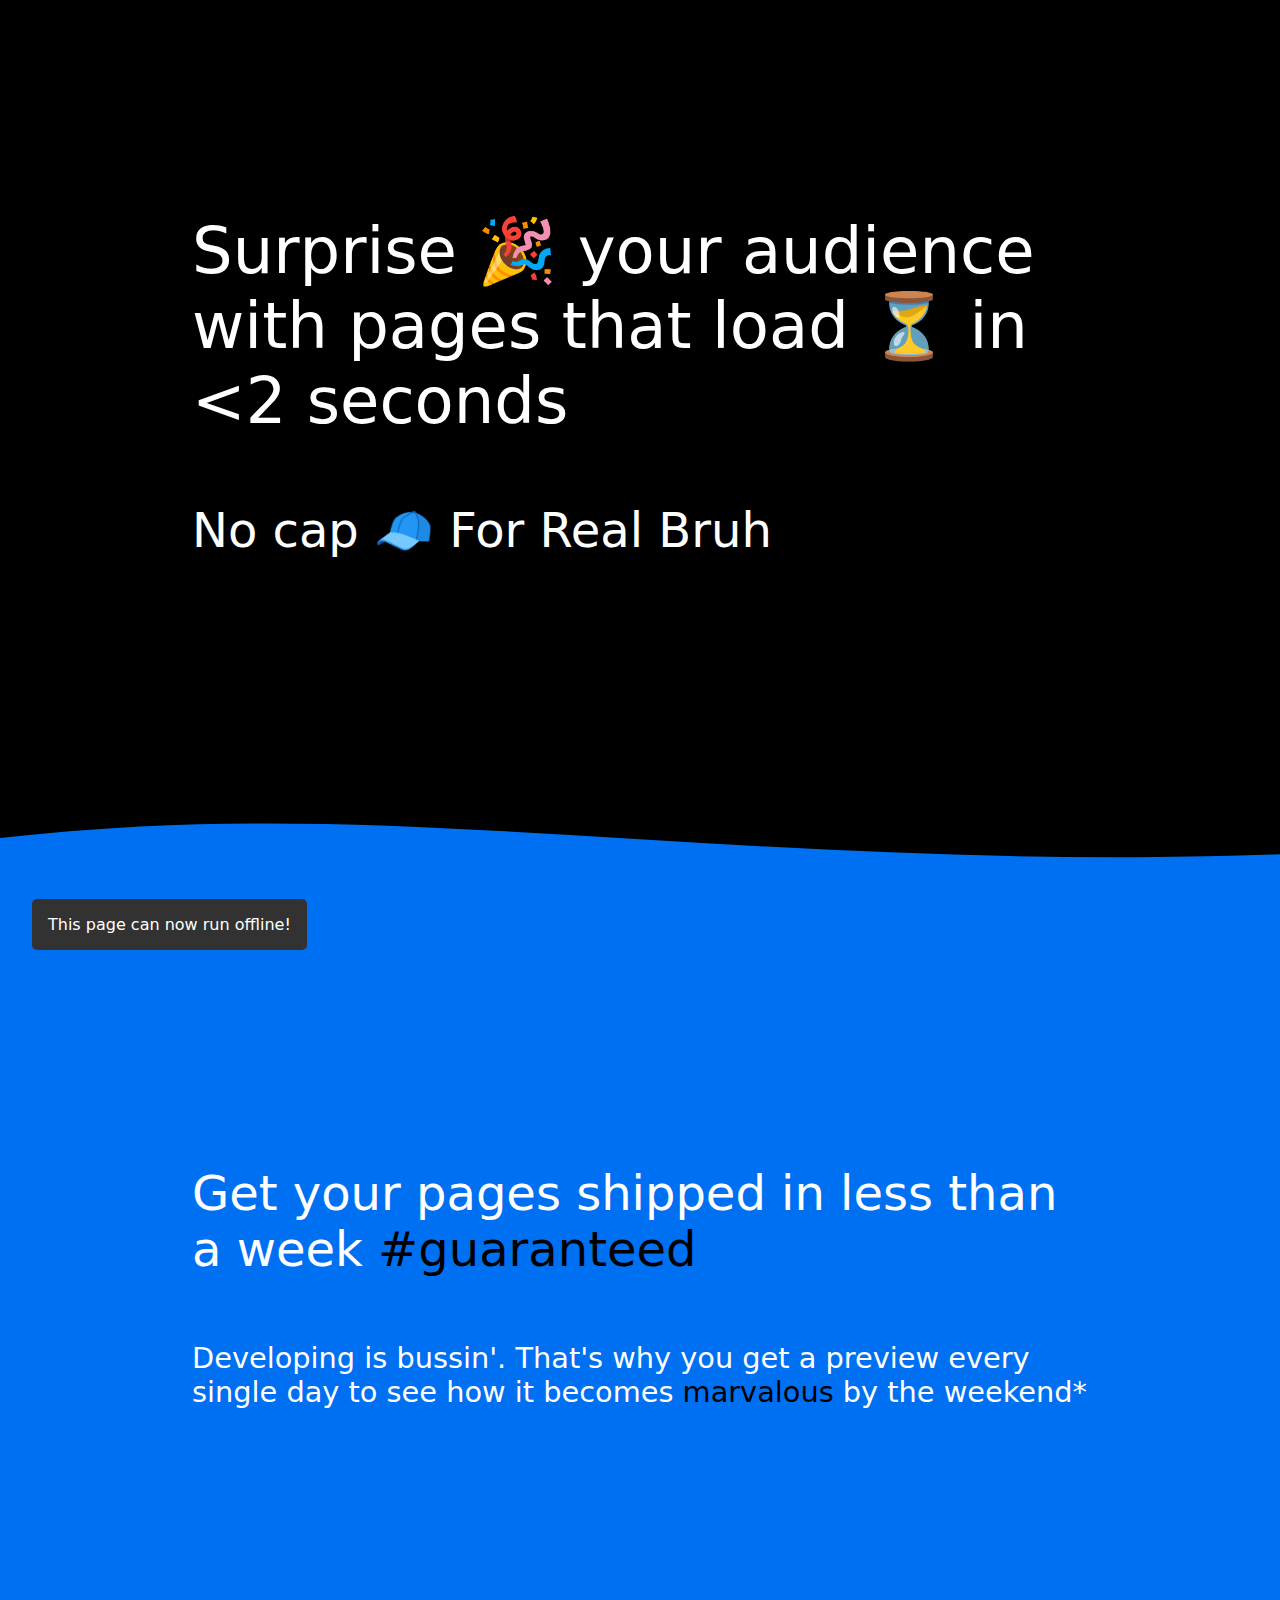
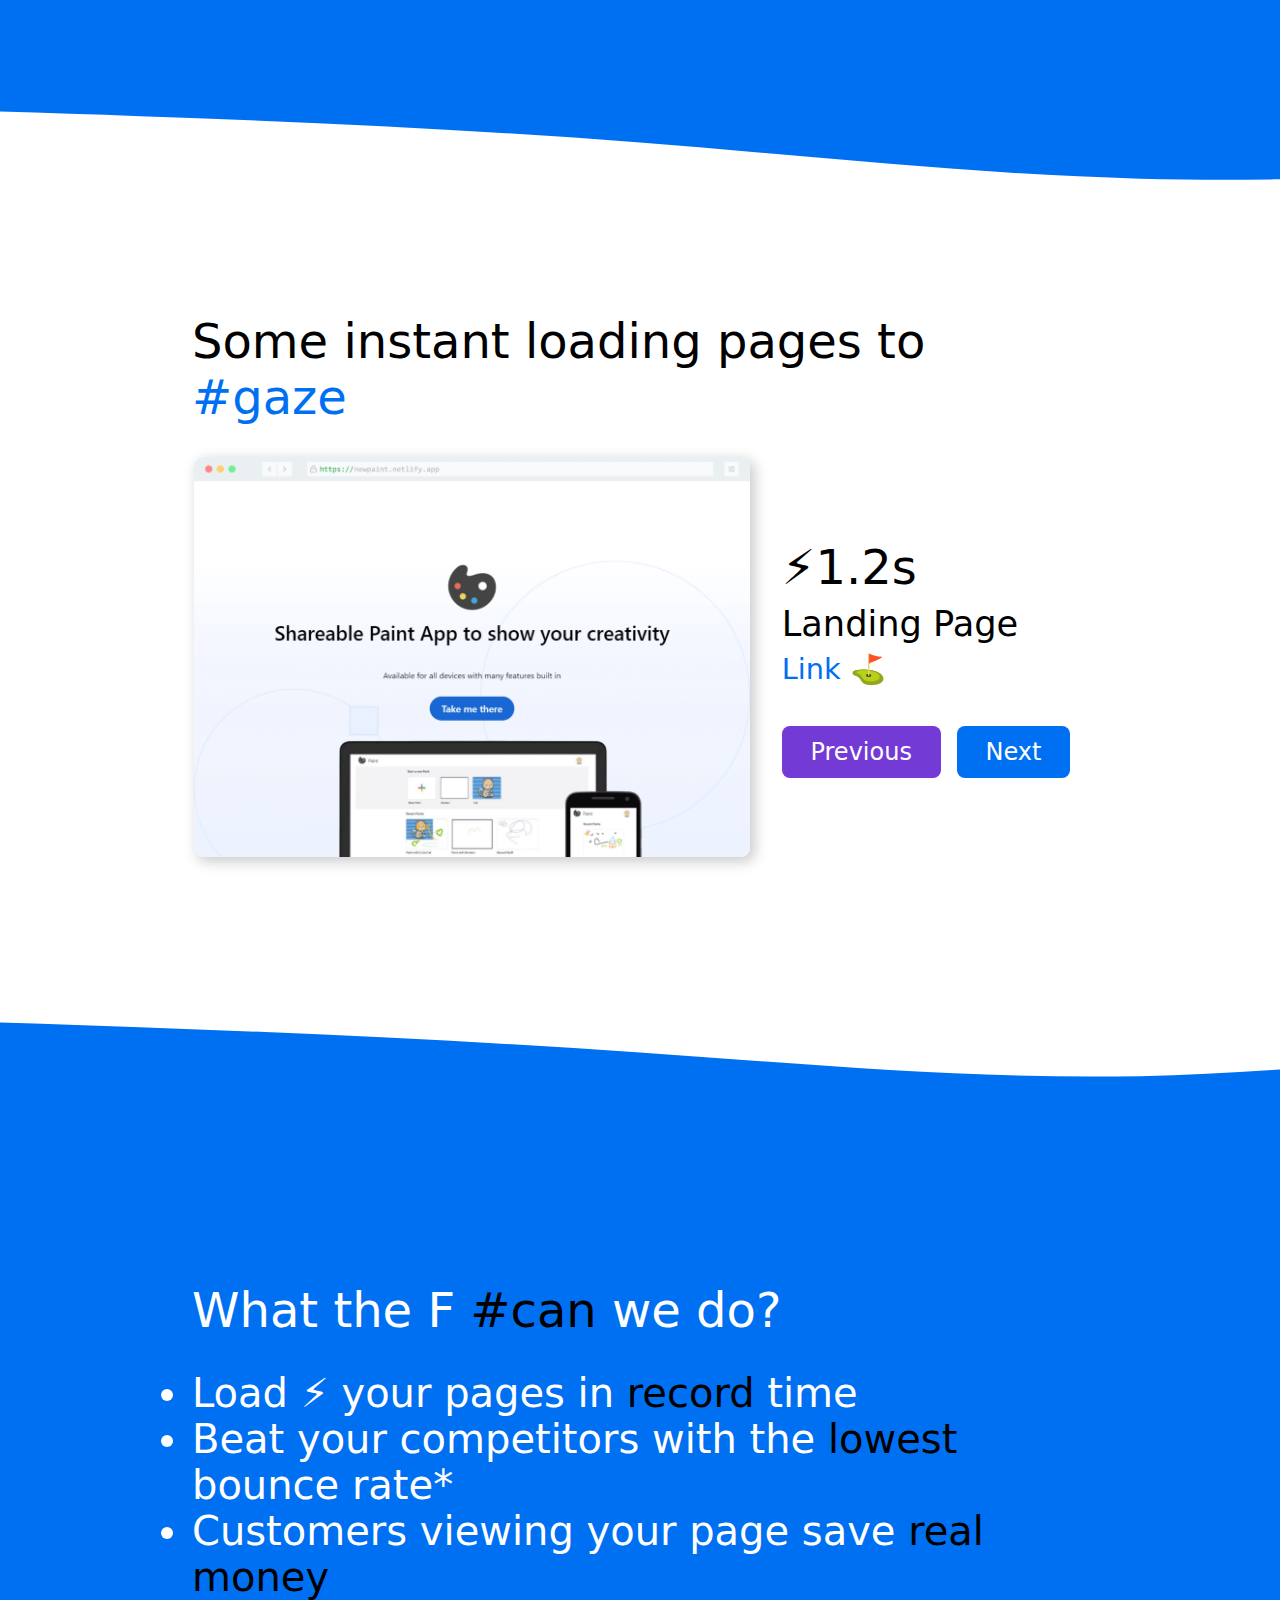
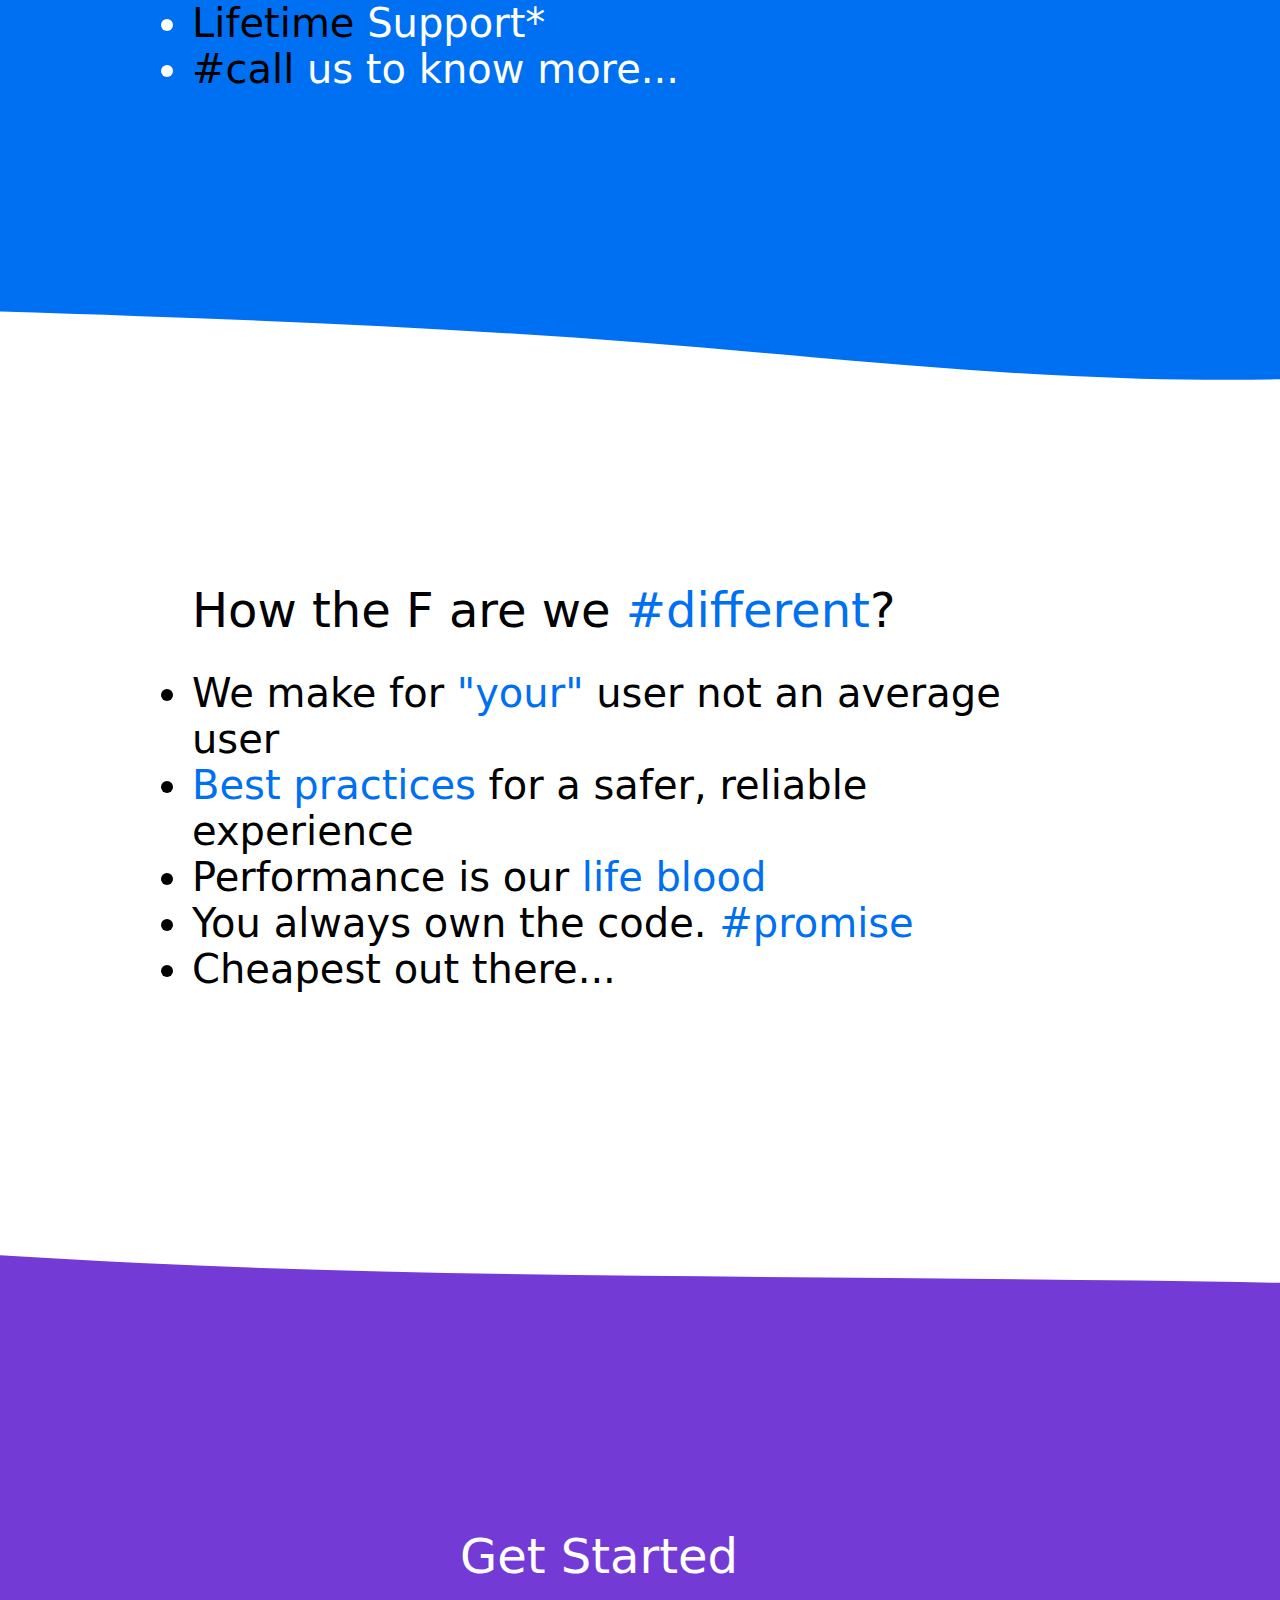
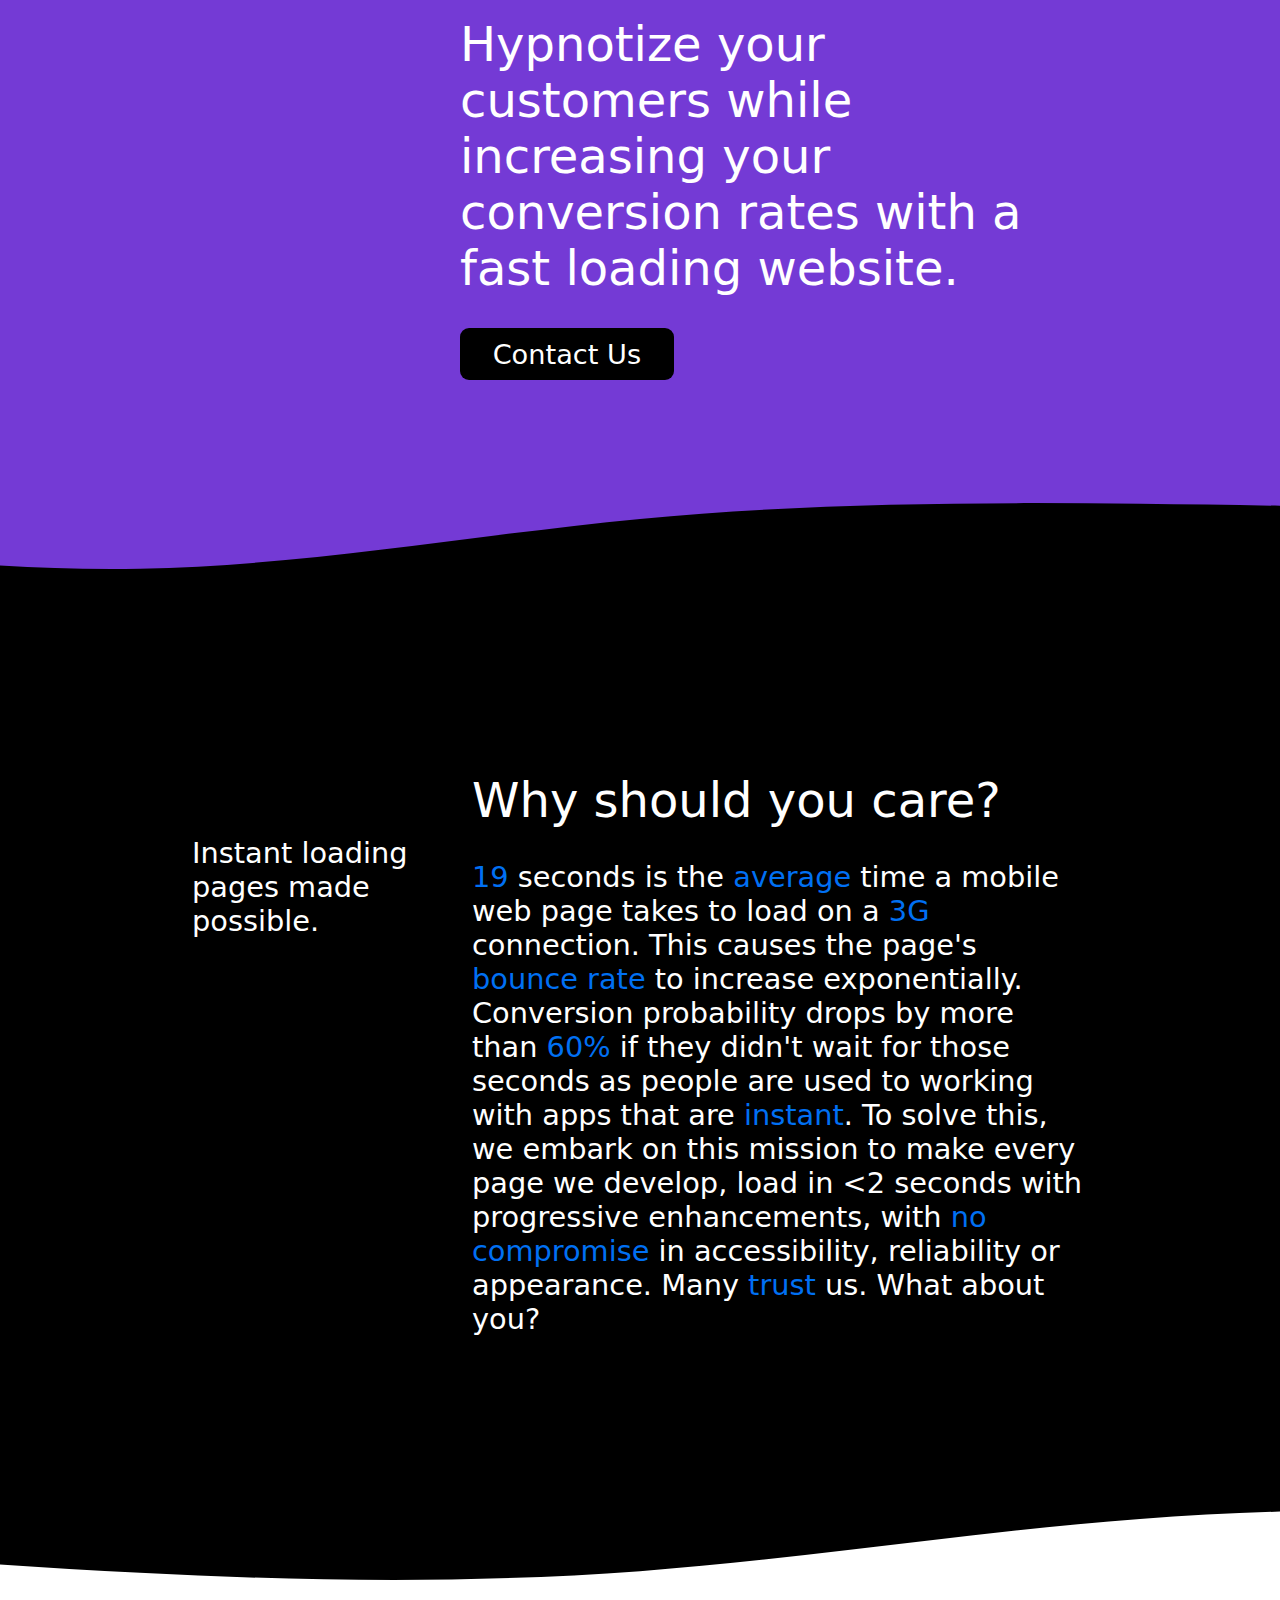
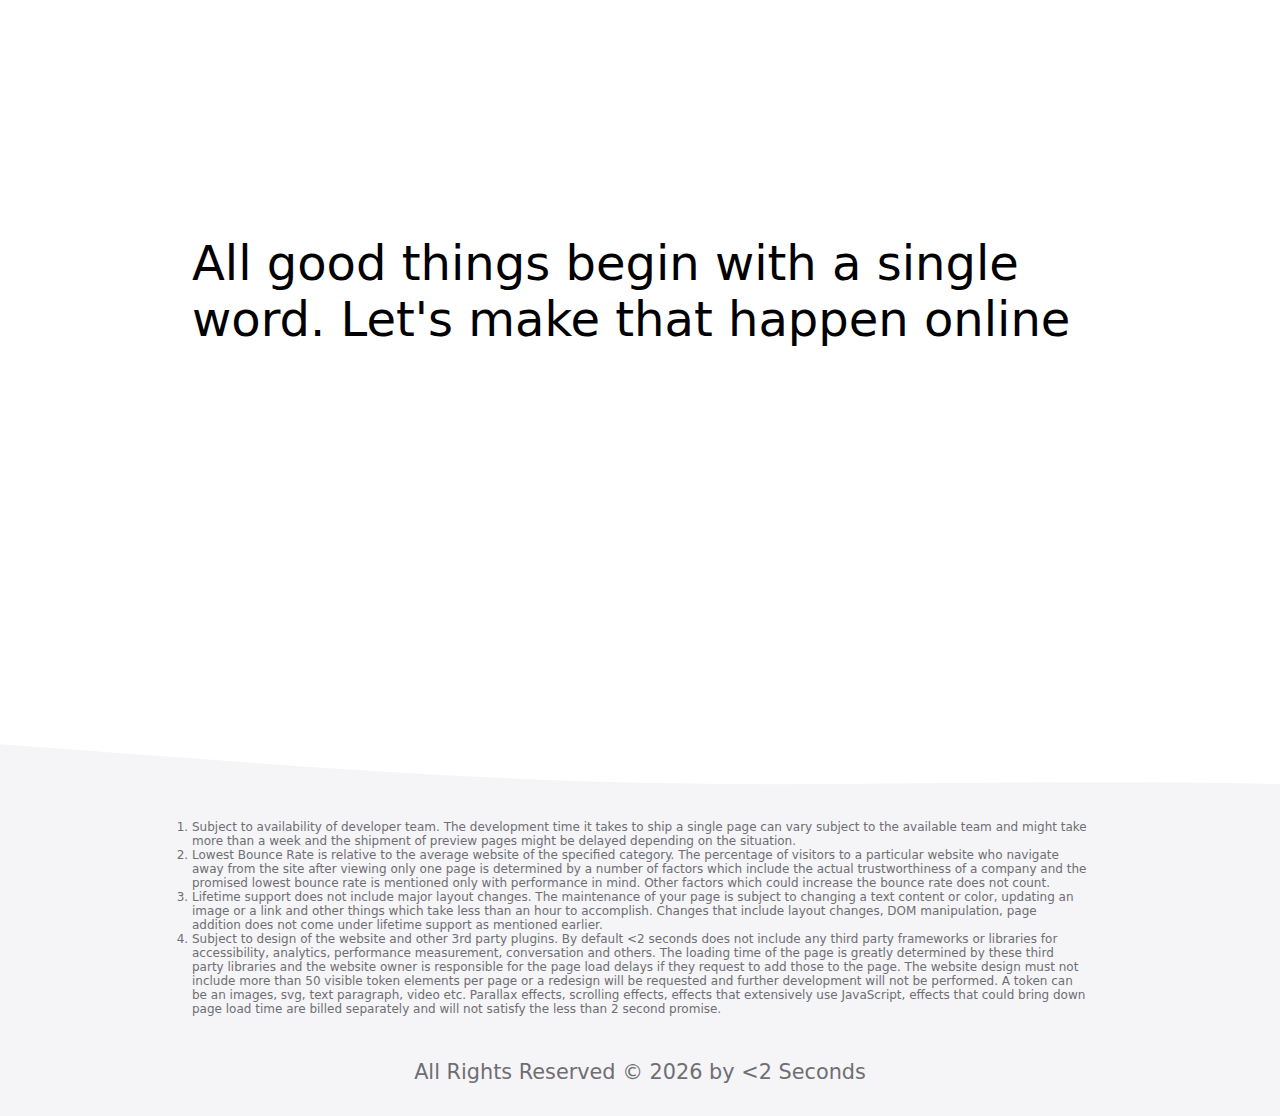
==== index.html @ 5eb44d1d "Bug fix: `stat` should show only once" ====
<!DOCTYPE html><html lang="en"><head><meta charset="UTF-8"><meta name="viewport" content="width=device-width,initial-scale=1"><meta name="description" content="Bussin Pages that load in less than 2 seconds"><meta name="keywords" content="Less than 2 seconds. Load your pages in less than two seconds, 2 seconds, load"><meta name="theme-color" content="#000000"><link rel="shortcut icon" href="/favicon.ico" type="image/x-icon"><link rel="apple-touch-icon" href="/apple-touch-icon.png"><style>:root{--black:#000000;--lightBlack:#444444;--veryLightBlack:#6e6e73;--white:#FFFFFF;--yellow:#ffc93a;--blue:#0070f3;--gray:#f5f5f7;--purple:#743ad5;--purpleHover:#672cce;--blueHover:#0066db;--backgroundRed:#f44336;--backgroundRedHover:#f32a1b;--boxShadowBlack:#44444444}@font-face{font-family:Regular;src:url(/regular.woff2) format("woff2");font-display:500;font-display:swap}body,html{margin:0;padding:0;min-height:100vh;font-family:Regular,system-ui,-apple-system,BlinkMacSystemFont,'Segoe UI',Roboto,Oxygen,Ubuntu,Cantarell,'Open Sans','Helvetica Neue',sans-serif;position:relative}button{font-family:Regular,system-ui,-apple-system,BlinkMacSystemFont,'Segoe UI',Roboto,Oxygen,Ubuntu,Cantarell,'Open Sans','Helvetica Neue',sans-serif}span.extraSpace{height:15vh}.wrapper{min-height:100vh;display:-webkit-box;display:-ms-flexbox;display:flex;-webkit-box-orient:vertical;-webkit-box-direction:normal;-ms-flex-direction:column;flex-direction:column}.firstSlide{position:relative;background-color:var(--black);display:-webkit-box;display:-ms-flexbox;display:flex;-webkit-box-orient:vertical;-webkit-box-direction:normal;-ms-flex-direction:column;flex-direction:column;-webkit-box-align:center;-ms-flex-align:center;align-items:center;-webkit-box-pack:center;-ms-flex-pack:center;justify-content:center;min-height:100vh;color:var(--white)}@media screen and (max-width:480px){.topBar{left:unset}}.firstSlide .slideContent,.secondSlide .slideContent{padding-top:.5rem;display:-webkit-box;display:-ms-flexbox;display:flex;-webkit-box-orient:vertical;-webkit-box-direction:normal;-ms-flex-direction:column;flex-direction:column;max-width:70vw;margin:0 auto}.actualLine{display:-webkit-box;display:-ms-flexbox;display:flex;-ms-flex-wrap:wrap;flex-wrap:wrap;-webkit-box-align:center;-ms-flex-align:center;align-items:center}.firstSlide .slideContent .flashLine.firstFlashLine{font-size:4rem}@media screen and (max-width:480px){.firstSlide .slideContent .flashLine.firstFlashLine{font-size:3rem}}.firstSlide .slideContent .flashLine{font-size:3rem;padding-bottom:4rem;-webkit-box-align:center;-ms-flex-align:center;align-items:center}.secondSlide .slideContent .flashLine{font-size:3rem;padding-bottom:2rem;-webkit-box-align:center;-ms-flex-align:center;align-items:center}.firstSlide .slideContent .smallFlashLine,.secondSlide .slideContent .smallFlashLine{font-size:2rem}.firstSlide .slideContent .smallerFlashLine,.secondSlide .slideContent .smallerFlashLine{font-size:1.9rem}.firstSlide .slideContent .descriptorFlashLine,.secondSlide .slideContent .descriptorFlashLine{font-size:1.8rem}@media screen and (min-width:1200px){.firstSlide .slideContent .smallFlashLine,.secondSlide .slideContent .smallFlashLine{font-size:3rem}.firstSlide .slideContent .smallerFlashLine,.secondSlide .slideContent .smallerFlashLine{font-size:2.5rem}}.black{color:var(--black)}.blue{color:var(--blue)}.blueBG{background-color:var(--blue)}.purpleBG{background-color:var(--purple)}.section{position:absolute;bottom:0;margin-top:3rem;min-height:100px;width:100%}.blackToBlue{background:no-repeat center center;background-image:url("data:image/svg+xml,%3Csvg id='visual' viewBox='0 0 4000 200' width='4000' height='200' xmlns='http://www.w3.org/2000/svg' xmlns:xlink='http://www.w3.org/1999/xlink' version='1.1'%3E%3Crect x='0' y='0' width='4000' height='200' fill='%23000'%3E%3C/rect%3E%3Cpath d='M0 185L166.7 156.3C333.3 127.7 666.7 70.3 1000 53C1333.3 35.7 1666.7 58.3 2000 78.5C2333.3 98.7 2666.7 116.3 3000 114.3C3333.3 112.3 3666.7 90.7 3833.3 79.8L4000 69L4000 201L3833.3 201C3666.7 201 3333.3 201 3000 201C2666.7 201 2333.3 201 2000 201C1666.7 201 1333.3 201 1000 201C666.7 201 333.3 201 166.7 201L0 201Z' fill='%230070f3' stroke-linecap='round' stroke-linejoin='miter'%3E%3C/path%3E%3C/svg%3E");background-size:cover}.blueToWhite{background:no-repeat center center;background-image:url("data:image/svg+xml,%3Csvg id='visual' viewBox='0 0 4000 200' width='4000' height='200' xmlns='http://www.w3.org/2000/svg' xmlns:xlink='http://www.w3.org/1999/xlink' version='1.1'%3E%3Crect x='0' y='0' width='4000' height='200' fill='%230070f3'%3E%3C/rect%3E%3Cpath d='M0 4L166.7 8.2C333.3 12.3 666.7 20.7 1000 32.3C1333.3 44 1666.7 59 2000 85.2C2333.3 111.3 2666.7 148.7 3000 157.3C3333.3 166 3666.7 146 3833.3 136L4000 126L4000 201L3833.3 201C3666.7 201 3333.3 201 3000 201C2666.7 201 2333.3 201 2000 201C1666.7 201 1333.3 201 1000 201C666.7 201 333.3 201 166.7 201L0 201Z' fill='%23fff' stroke-linecap='round' stroke-linejoin='miter'%3E%3C/path%3E%3C/svg%3E");background-size:cover}.whiteToBlue{background:no-repeat center center;background-image:url("data:image/svg+xml,%3Csvg id='visual' viewBox='0 0 4000 200' width='4000' height='200' xmlns='http://www.w3.org/2000/svg' xmlns:xlink='http://www.w3.org/1999/xlink' version='1.1'%3E%3Crect x='0' y='0' width='4000' height='200' fill='%23fff'%3E%3C/rect%3E%3Cpath d='M0 25L166.7 29.3C333.3 33.7 666.7 42.3 1000 54.3C1333.3 66.3 1666.7 81.7 2000 104.8C2333.3 128 2666.7 159 3000 152.3C3333.3 145.7 3666.7 101.3 3833.3 79.2L4000 57L4000 201L3833.3 201C3666.7 201 3333.3 201 3000 201C2666.7 201 2333.3 201 2000 201C1666.7 201 1333.3 201 1000 201C666.7 201 333.3 201 166.7 201L0 201Z' fill='%230070f3' stroke-linecap='round' stroke-linejoin='miter'%3E%3C/path%3E%3C/svg%3E");background-size:cover}.whiteToPurple{background:no-repeat center center;background-image:url("data:image/svg+xml,%3Csvg id='visual' viewBox='0 0 4000 200' width='4000' height='200' xmlns='http://www.w3.org/2000/svg' xmlns:xlink='http://www.w3.org/1999/xlink' version='1.1'%3E%3Crect x='0' y='0' width='4000' height='200' fill='%23fff'%3E%3C/rect%3E%3Cpath d='M0 58L166.7 71C333.3 84 666.7 110 1000 126C1333.3 142 1666.7 148 2000 151.7C2333.3 155.3 2666.7 156.7 3000 161.2C3333.3 165.7 3666.7 173.3 3833.3 177.2L4000 181L4000 201L3833.3 201C3666.7 201 3333.3 201 3000 201C2666.7 201 2333.3 201 2000 201C1666.7 201 1333.3 201 1000 201C666.7 201 333.3 201 166.7 201L0 201Z' fill='%23743ad5' stroke-linecap='round' stroke-linejoin='miter'%3E%3C/path%3E%3C/svg%3E");background-size:cover}.purpleToBlack{background:no-repeat center center;background-image:url("data:image/svg+xml,%3Csvg id='visual' viewBox='0 0 4000 200' width='4000' height='200' xmlns='http://www.w3.org/2000/svg' xmlns:xlink='http://www.w3.org/1999/xlink' version='1.1'%3E%3Crect x='0' y='0' width='4000' height='200' fill='%23743ad5'%3E%3C/rect%3E%3Cpath d='M0 45L166.7 69.7C333.3 94.3 666.7 143.7 1000 137.5C1333.3 131.3 1666.7 69.7 2000 37.8C2333.3 6 2666.7 4 3000 7.5C3333.3 11 3666.7 20 3833.3 24.5L4000 29L4000 201L3833.3 201C3666.7 201 3333.3 201 3000 201C2666.7 201 2333.3 201 2000 201C1666.7 201 1333.3 201 1000 201C666.7 201 333.3 201 166.7 201L0 201Z' fill='%23000' stroke-linecap='round' stroke-linejoin='miter'%3E%3C/path%3E%3C/svg%3E");background-size:cover}.blackToWhite{background:no-repeat center center;background-image:url("data:image/svg+xml,%3Csvg id='visual' viewBox='0 0 4000 200' width='4000' height='200' xmlns='http://www.w3.org/2000/svg' xmlns:xlink='http://www.w3.org/1999/xlink' version='1.1'%3E%3Crect x='0' y='0' width='4000' height='200' fill='%23000'%3E%3C/rect%3E%3Cpath d='M0 70L166.7 84.7C333.3 99.3 666.7 128.7 1000 145.7C1333.3 162.7 1666.7 167.3 2000 142.3C2333.3 117.3 2666.7 62.7 3000 37.8C3333.3 13 3666.7 18 3833.3 20.5L4000 23L4000 201L3833.3 201C3666.7 201 3333.3 201 3000 201C2666.7 201 2333.3 201 2000 201C1666.7 201 1333.3 201 1000 201C666.7 201 333.3 201 166.7 201L0 201Z' fill='%23fff' stroke-linecap='round' stroke-linejoin='miter'%3E%3C/path%3E%3C/svg%3E");background-size:cover;bottom:unset;top:0;margin-top:unset}.whiteToGray{background:no-repeat center center;background-image:url("data:image/svg+xml,%3Csvg id='visual' viewBox='0 0 4000 200' width='4000' height='200' xmlns='http://www.w3.org/2000/svg' xmlns:xlink='http://www.w3.org/1999/xlink' version='1.1'%3E%3Crect x='0' y='0' width='4000' height='200' fill='%23fff'%3E%3C/rect%3E%3Cpath d='M0 36L166.7 48.2C333.3 60.3 666.7 84.7 1000 109.2C1333.3 133.7 1666.7 158.3 2000 165.7C2333.3 173 2666.7 163 3000 164.5C3333.3 166 3666.7 179 3833.3 185.5L4000 192L4000 201L3833.3 201C3666.7 201 3333.3 201 3000 201C2666.7 201 2333.3 201 2000 201C1666.7 201 1333.3 201 1000 201C666.7 201 333.3 201 166.7 201L0 201Z' fill='%23f5f5f7' stroke-linecap='round' stroke-linejoin='miter'%3E%3C/path%3E%3C/svg%3E");background-size:cover}@media screen and (max-width:480px){.paddingTop5RMo{padding-top:3rem}.firstSlide .slideContent .flashLine,.secondSlide .slideContent .flashLine{font-size:2.5rem;padding-bottom:1rem}.firstSlide .slideContent .smallFlashLine,.secondSlide .slideContent .smallFlashLine{font-size:1.8rem}.firstSlide .slideContent .smallerFlashLine,.secondSlide .slideContent .smallerFlashLine{font-size:1.8rem}.firstSlide .slideContent .descriptorFlashLine,.secondSlide .slideContent .descriptorFlashLine{font-size:1.3rem}}.flexCenter{display:-webkit-box;display:-ms-flexbox;display:flex;-webkit-box-pack:center;-ms-flex-pack:center;justify-content:center}.secondSlide{background-color:var(--white);min-height:100vh;position:relative}.flexCenterAll{display:-webkit-box;display:-ms-flexbox;display:flex;-webkit-box-align:center;-ms-flex-align:center;align-items:center;-webkit-box-pack:center;-ms-flex-pack:center;justify-content:center}.sitesContainer{display:-webkit-box;display:-ms-flexbox;display:flex;-webkit-box-orient:vertical;-webkit-box-direction:normal;-ms-flex-direction:column;flex-direction:column;-webkit-box-align:center;-ms-flex-align:center;align-items:center;-webkit-box-pack:center;-ms-flex-pack:center;justify-content:center}.contentPhase{display:-webkit-box;display:-ms-flexbox;display:flex;-webkit-box-align:center;-ms-flex-align:center;align-items:center;-webkit-box-pack:center;-ms-flex-pack:center;justify-content:center}.contentPhase img{width:auto;border-radius:9px;-webkit-box-shadow:4px 4px 13px 1px var(--boxShadowBlack);box-shadow:4px 4px 13px 1px var(--boxShadowBlack)}.contentPhase .siteInfoContainer{padding-left:2rem;display:-webkit-box;display:-ms-flexbox;display:flex;-webkit-box-orient:vertical;-webkit-box-direction:normal;-ms-flex-direction:column;flex-direction:column;font-size:1.8rem}.controlPhase{display:-webkit-box;display:-ms-flexbox;display:flex;-webkit-box-align:center;-ms-flex-align:center;align-items:center;padding-top:2rem}.controlPhase button{padding:.5em 1.2em;border:0;border-radius:8px;font-size:1.5rem;color:var(--white);margin-right:1rem;cursor:pointer}@media screen and (max-width:480px){.controlPhase{padding-top:.8rem}.controlPhase button{font-size:1.1rem}}.controlPhase button:active{-webkit-transform:translateY(3px);-ms-transform:translateY(3px);transform:translateY(3px);-webkit-transition:-webkit-transform .1s linear;transition:-webkit-transform .1s linear;-o-transition:transform .1s linear;transition:transform .1s linear;transition:transform .1s linear,-webkit-transform .1s linear}.prevButton{background-color:var(--purple)}.nextButton{background-color:var(--blue)}.prevButton:hover{background-color:var(--purpleHover)}.nextButton:hover{background-color:var(--blueHover)}.pageLocation,.pageSpeed,.pageType{padding-bottom:.5rem}.pageSpeed{font-size:3rem}.pageType{font-size:2.2rem}.pageLocation{text-decoration:none;color:var(--blue);font-size:1.8rem}@media screen and (min-height:1000px){.contentPhase img{height:350px}.contentPhase{-webkit-box-orient:vertical;-webkit-box-direction:normal;-ms-flex-direction:column;flex-direction:column}.siteInfoContainer{padding-top:.5rem}.pageLocation,.pageSpeed,.pageType{text-align:center}}@media screen and (min-height:1100px){.contentPhase img{height:500px}}@media screen and (min-height:1300px){.contentPhase img{height:600px}.siteInfoContainer{padding-top:2rem}}@media screen and (max-width:480px){.contentPhase img{height:230px}.contentPhase{-webkit-box-orient:vertical;-webkit-box-direction:normal;-ms-flex-direction:column;flex-direction:column}.siteInfoContainer{padding-top:.5rem}.pageLocation,.pageSpeed,.pageType{text-align:center}.pageSpeed{font-size:1.4rem}.pageType{font-size:1.2rem}.pageLocation{font-size:1.1rem}.contentPhase .siteInfoContainer{padding-left:unset}}@media screen and (max-width:300px){.contentPhase img{height:128px}}.secondSlide.blueBG{background-color:var(--blue);color:var(--white)}.secondSlide.purpleBG{background-color:var(--purple);color:var(--white)}.secondSlide.blackBG{background-color:var(--black);color:var(--white)}.secondSlide.grayBG{background-color:var(--gray);color:var(--veryLightBlack);min-height:unset}.secondSlide.blackBG .slideContent,.secondSlide.purpleBG .slideContent{display:-webkit-box;display:-ms-flexbox;display:flex;-webkit-box-align:start;-ms-flex-align:start;align-items:flex-start;-webkit-box-pack:center;-ms-flex-pack:center;justify-content:center;-webkit-box-orient:horizontal;-webkit-box-direction:normal;-ms-flex-direction:row;flex-direction:row}.unorderedList{padding-left:0;margin:0}.aboutLeft{padding-right:3rem}.aboutLeft img{border-radius:14px}@media screen and (max-width:480px){.secondSlide.blackBG .slideContent,.secondSlide.purpleBG .slideContent{-webkit-box-orient:vertical;-webkit-box-direction:normal;-ms-flex-direction:column;flex-direction:column}.aboutLeft img{height:120px;width:120px}.whyLeft{padding-right:unset}.aboutLeft{padding-right:unset;display:-webkit-box;display:-ms-flexbox;display:flex;width:100%;-webkit-box-pack:center;-ms-flex-pack:center;justify-content:center;-webkit-box-align:center;-ms-flex-align:center;align-items:center}.center{text-align:center}}.contactUsButton{background-color:var(--black);padding:.4em 1.2em;border:0;border-radius:9px;color:var(--white);margin-top:2rem;font-size:1.7rem;cursor:pointer}.contactUsButton:hover{background-color:rgba(0,0,0,.462)}.whyLeft{display:-webkit-box;display:-ms-flexbox;display:flex;-webkit-box-orient:vertical;-webkit-box-direction:normal;-ms-flex-direction:column;flex-direction:column;padding-right:1.5rem;padding-bottom:1rem}@media screen and (min-height:1000px){.secondSlide.blackBG .slideContent{-webkit-box-orient:vertical;-webkit-box-direction:normal;-ms-flex-direction:column;flex-direction:column}}.contactLogos{display:-webkit-box;display:-ms-flexbox;display:flex;-webkit-box-align:center;-ms-flex-align:center;align-items:center}@media screen and (max-width:480px){.contactLogos img{height:60px;width:60px}}.asterisk{padding-left:0;font-size:.75rem}.rightsReserved{text-align:center;font-size:1.3rem;padding-top:2rem;padding-bottom:2rem}@media (width:540px),(width:720px){.contentPhase{-webkit-box-orient:vertical;-webkit-box-direction:normal;-ms-flex-direction:column;flex-direction:column}.contentPhase img{height:auto;width:500px}.aboutLeft img{height:170px;width:170px}.contactSlide{-webkit-box-orient:vertical;-webkit-box-direction:normal;-ms-flex-direction:column;flex-direction:column}span.extraSpace{height:20vh}}@media (width:320px){span.extraSpace{height:20vh}}.materialStatus{position:fixed;bottom:-50px;display:-webkit-box;display:-ms-flexbox;display:flex;padding:1rem;border:0;border-radius:5px;background-color:#323232;color:#fff;left:2rem;animation:closeMaterialStatus .2s linear 1 reverse forwards}@media screen and (max-width:480px){.materialStatus{width:85vw;left:50%;-webkit-transform:translate(-50%);-ms-transform:translate(-50%);transform:translate(-50%)}}@-webkit-keyframes closeMaterialStatus{0%{bottom:30px}25%{bottom:15px}50%{bottom:0}75%{bottom:-30px}100%{bottom:-50px}}@keyframes closeMaterialStatus{0%{bottom:30px}25%{bottom:15px}50%{bottom:0}75%{bottom:-30px}100%{bottom:-50px}}</style><title>&lt;2 seconds</title></head><body><div class="wrapper"><div class="firstSlide"><div class="slideContent paddingTop5RMo"><span class="flashLine firstFlashLine">Surprise 🎉 your audience with pages that load ⏳ in<br>&lt;2 seconds </span><span class="smallFlashLine">No cap 🧢 For Real Bruh </span><span class="extraSpace"></span></div><div class="section blackToBlue"></div></div><div class="firstSlide blueBG"><div class="slideContent"><span class="flashLine">Get your pages shipped in less than a week <span class="black">#guaranteed</span> </span><span class="descriptorFlashLine">Developing is bussin'. That's why you get a preview every single day to see how it becomes <span class="black">marvalous</span> by the weekend* </span><span class="extraSpace"></span></div><div class="section blueToWhite"></div></div><div class="secondSlide flexCenterAll"><div class="slideContent"><span class="flashLine">Some instant loading pages to <span class="blue">#gaze</span></span><div class="sitesContainer"><div class="contentPhase"><div class="siteImageContainer"><img loading="lazy" src="/pages/paint.webp" alt="Paint" height="400" width="556"></div><div class="siteInfoContainer"><span class="pageSpeed">⚡1.2s</span> <span class="pageType">Landing Page</span> <a class="pageLocation" rel="noopener noreferrer" href="https://newpaint.netlify.app">Link ⛳</a><div class="controlPhase"><button type="button" class="prevButton" data-prev="1" aria-label="prev">Previous</button> <button type="button" class="nextButton" data-prev="1" aria-label="next">Next</button></div></div></div></div><span class="extraSpace"></span></div><div class="section whiteToBlue"></div></div><div class="secondSlide blueBG flexCenterAll"><div class="slideContent"><span class="flashLine">What the F <span class="black">#can</span> we do? </span><span class="smallerFlashLine"><ul class="unorderedList"><li>Load ⚡ your pages in <span class="black">record</span> time</li><li>Beat your competitors with the <span class="black">lowest</span> bounce rate*</li><li>Customers viewing your page save <span class="black">real money</span></li><li><span class="black">Lifetime</span> Support*</li><li><span class="black">#call</span> us to know more...</li></ul></span><span class="extraSpace"></span></div><div class="section blueToWhite"></div></div><div class="secondSlide flexCenterAll"><div class="slideContent"><span class="flashLine">How the F are we <span class="blue">#different</span>? </span><span class="smallerFlashLine"><ul class="unorderedList"><li>We make for <span class="blue">"your"</span> user not an average user</li><li><span class="blue">Best practices</span> for a safer, reliable experience</li><li>Performance is our <span class="blue">life blood</span></li><li>You always own the code. <span class="blue">#promise</span></li><li>Cheapest out there...</li></ul></span><span class="extraSpace"></span></div><div class="section whiteToPurple"></div></div><div class="secondSlide flexCenterAll purpleBG contactSlide"><div class="slideContent"><div class="aboutLeft"><img loading="lazy" src="/lightning.webp" alt="Lightning" height="220" width="220"></div><div class="aboutRight center"><div class="flashLine">Get Started</div><div class="smallFlashLine">Hypnotize your customers while increasing your conversion rates with a fast loading website.</div><button type="button" aria-label="Contact Us" class="contactUsButton">Contact Us</button></div></div><span class="extraSpace"></span><div class="section purpleToBlack"></div></div><div class="secondSlide flexCenterAll blackBG"><div class="slideContent"><div class="whyLeft"><img loading="lazy" src="/fullLogo.webp" alt="Full Logo" height="64" width="256"> <span class="descriptorFlashLine">Instant loading pages made possible.</span></div><div class="whyRight"><div class="flashLine">Why should you care?</div><div class="descriptorFlashLine"><span class="blue">19</span> seconds is the <span class="blue">average</span> time a mobile web page takes to load on a <span class="blue">3G</span> connection. This causes the page's <span class="blue">bounce rate</span> to increase exponentially. Conversion probability drops by more than <span class="blue">60%</span> if they didn't wait for those seconds as people are used to working with apps that are <span class="blue">instant</span>. To solve this, we embark on this mission to make every page we develop, load in &lt;2 seconds with progressive enhancements, with <span class="blue">no compromise</span> in accessibility, reliability or appearance. Many <span class="blue">trust</span> us. What about you?</div></div></div></div><div class="secondSlide flexCenterAll"><div class="slideContent"><span class="flashLine">All good things begin with a single word. Let's make that happen online</span><div class="contactLogos"><a href="https://facebook.com" rel="noopener noreferrer"><img loading="lazy" src="/icons/facebook.svg" alt="Facebook" height="90" width="90"> </a><a href="https://instagram.com" rel="noopener noreferrer"><img loading="lazy" src="/icons/instagram.svg" alt="instagram" height="90" width="90"> </a><a href="https://github.com" rel="noopener noreferrer"><img loading="lazy" src="/icons/github.svg" alt="github" height="90" width="90"> </a><a href="mailto:tharunoptimus@proton.me" rel="noopener noreferrer"><img loading="lazy" src="/icons/outlook.svg" alt="Mail" height="90" width="90"></a></div></div><div class="section blackToWhite"></div><div class="section whiteToGray"></div></div><div class="secondSlide grayBG"><div class="slideContent"><ol class="asterisk"><li>Subject to availability of developer team. The development time it takes to ship a single page can vary subject to the available team and might take more than a week and the shipment of preview pages might be delayed depending on the situation.</li><li>Lowest Bounce Rate is relative to the average website of the specified category. The percentage of visitors to a particular website who navigate away from the site after viewing only one page is determined by a number of factors which include the actual trustworthiness of a company and the promised lowest bounce rate is mentioned only with performance in mind. Other factors which could increase the bounce rate does not count.</li><li>Lifetime support does not include major layout changes. The maintenance of your page is subject to changing a text content or color, updating an image or a link and other things which take less than an hour to accomplish. Changes that include layout changes, DOM manipulation, page addition does not come under lifetime support as mentioned earlier.</li><li>Subject to design of the website and other 3rd party plugins. By default &lt;2 seconds does not include any third party frameworks or libraries for accessibility, analytics, performance measurement, conversation and others. The loading time of the page is greatly determined by these third party libraries and the website owner is responsible for the page load delays if they request to add those to the page. The website design must not include more than 50 visible token elements per page or a redesign will be requested and further development will not be performed. A token can be an images, svg, text paragraph, video etc. Parallax effects, scrolling effects, effects that extensively use JavaScript, effects that could bring down page load time are billed separately and will not satisfy the less than 2 second promise.</li></ol><div class="rightsReserved">All Rights Reserved © 2022 by &lt;2 Seconds</div></div></div></div><script defer>function stat(e){let t=` <div class="materialStatus"><span>${e}</span></div>`;t=(new DOMParser).parseFromString(t,"text/html"),t=t.querySelector("div.materialStatus"),document.body.appendChild(t),setTimeout(()=>{t.style.animation="closeMaterialStatus 0.2s linear 5s 1 forwards"},5e3)}let qs=e=>document.querySelector(e),pages=[{src:"/pages/paint.webp",speed:1.2,type:"Landing Page",location:"https://newpaint.netlify.app",name:"Paint"},{src:"/pages/blog.webp",speed:1.6,type:"Blog",location:"https://thatblog.netlify.app",name:"That Blog"},{src:"/pages/fire.webp",speed:1.7,type:"Brand Page",location:"https://fireoauth.netlify.app",name:"Fire OAuth"},{src:"/pages/cool.webp",speed:.8,type:"Code Generator",location:"https://coolsw.pages.dev",name:"Cool SW"},{src:"/pages/idly.webp",speed:1.4,type:"Landing Page",location:"https://idly1.netlify.app",name:"Idly"},{src:"/pages/privacy.webp",speed:1.1,type:"Brand Page",location:"https://privacydefenders.pages.dev",name:"Privacy Defenders"}],fa=e=>{let t="",a=pages[e-1];return t+=`<div class="contentPhase">\n<div class="siteImageContainer">\n<img src="${a.src}" alt="${a.name}" height="400" width="556">\n</div>\n<div class="siteInfoContainer">\n<span class="pageSpeed">⚡${a.speed}s</span>\n<span class="pageType">${a.type}</span>\n<a class="pageLocation" rel="noopener noreferrer" href="${a.location}">Link ⛳</a>\n<div class="controlPhase">\n<button type="button" class="prevButton" data-prev="${e}" aria-label="prev">Previous</button>\n<button type="button" class="nextButton" data-prev="${e}" aria-label="next">Next</button>\n</div>\n</div>\n</div>`,t};document.addEventListener("click",e=>{let t=e.target;if(t.classList.contains("prevButton")||t.classList.contains("nextButton")){let a=t.dataset.prev,n=a;t.classList.contains("prevButton")?n--:n++,n<=0&&(n=5),n>5&&(n=1);let s=fa(n);qs(".sitesContainer").innerHTML=s,e.stopPropagation()}}),qs(".rightsReserved").textContent=`All Rights Reserved © ${(new Date).getFullYear()} by <2 Seconds`;</script><script defer>"serviceWorker"in navigator&&window.addEventListener("load",()=>{navigator.serviceWorker.register("/sw.js").then(e=>{console.debug("Success: ",e.scope),null==localStorage.getItem("offline")&&(localStorage.setItem("offline","true"),stat("This page can now run offline!"))}).catch(e=>console.debug("Failure: ",e))});</script></body></html>
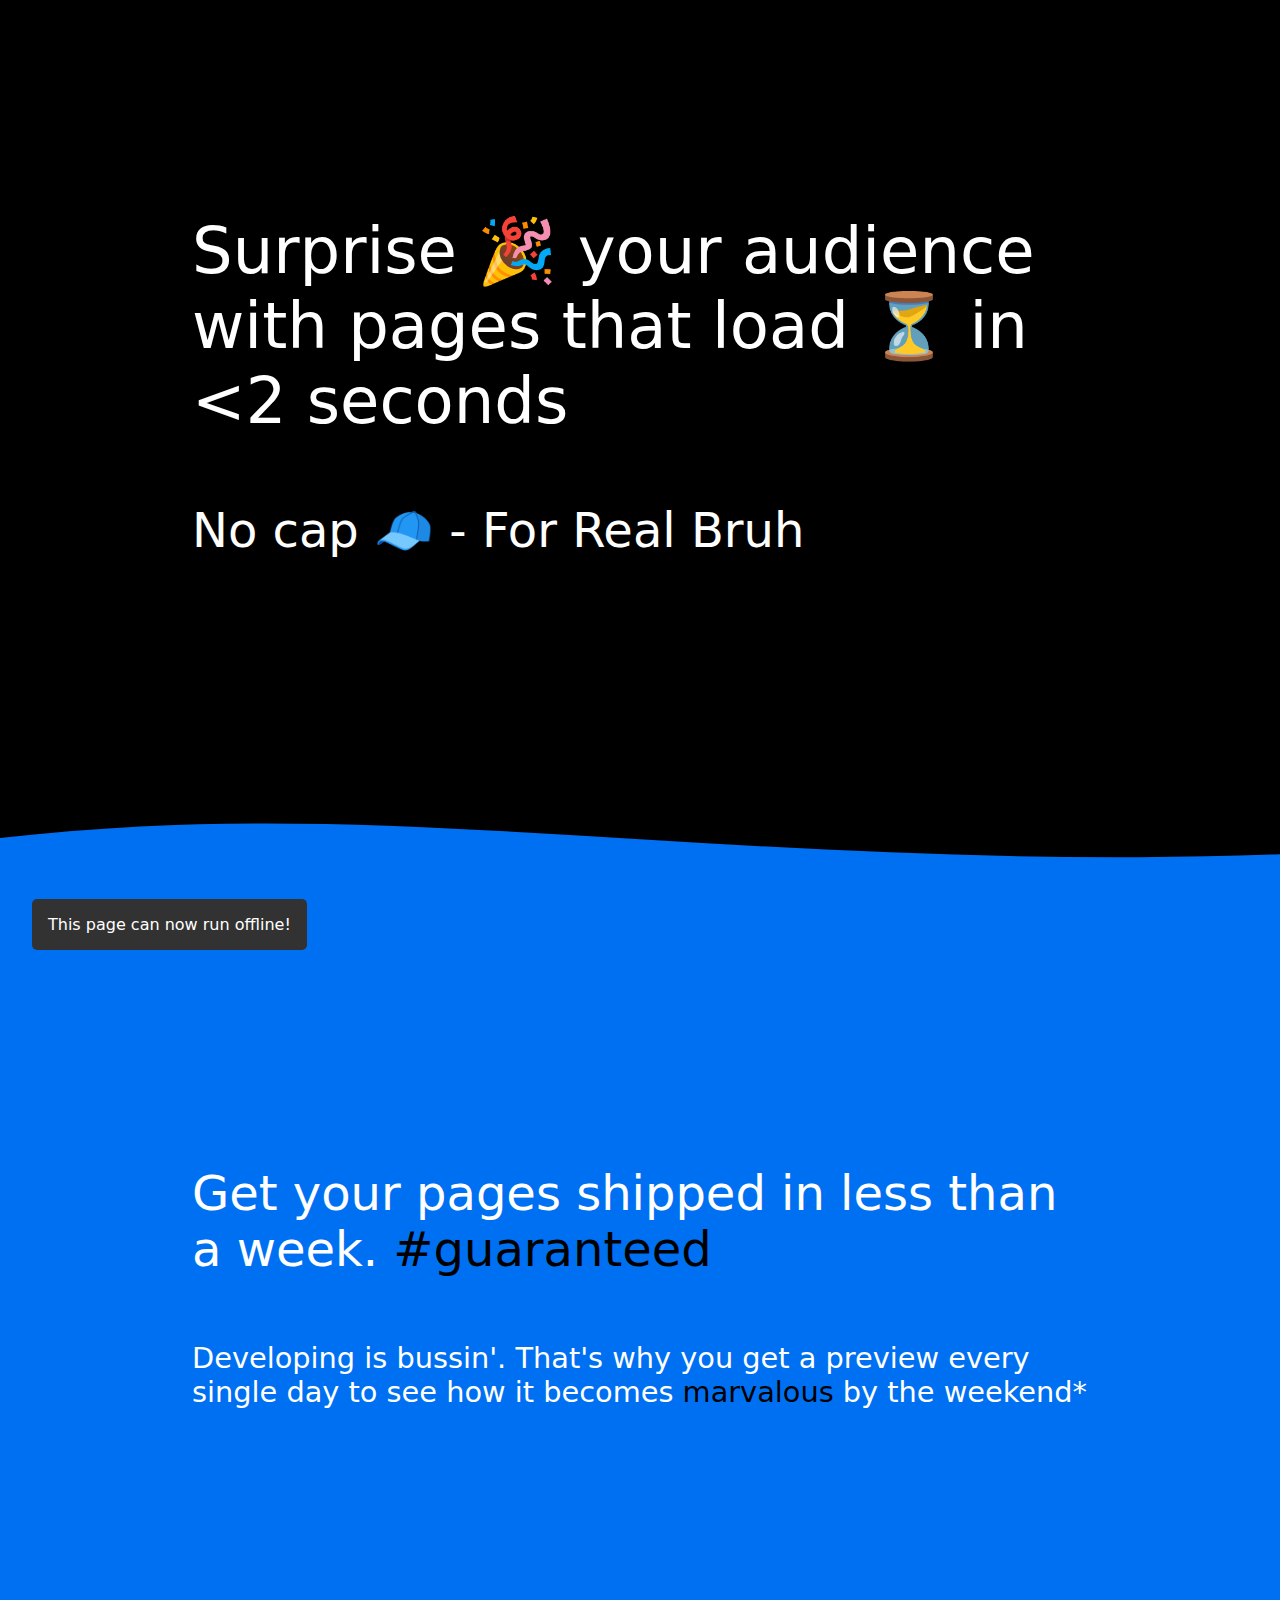
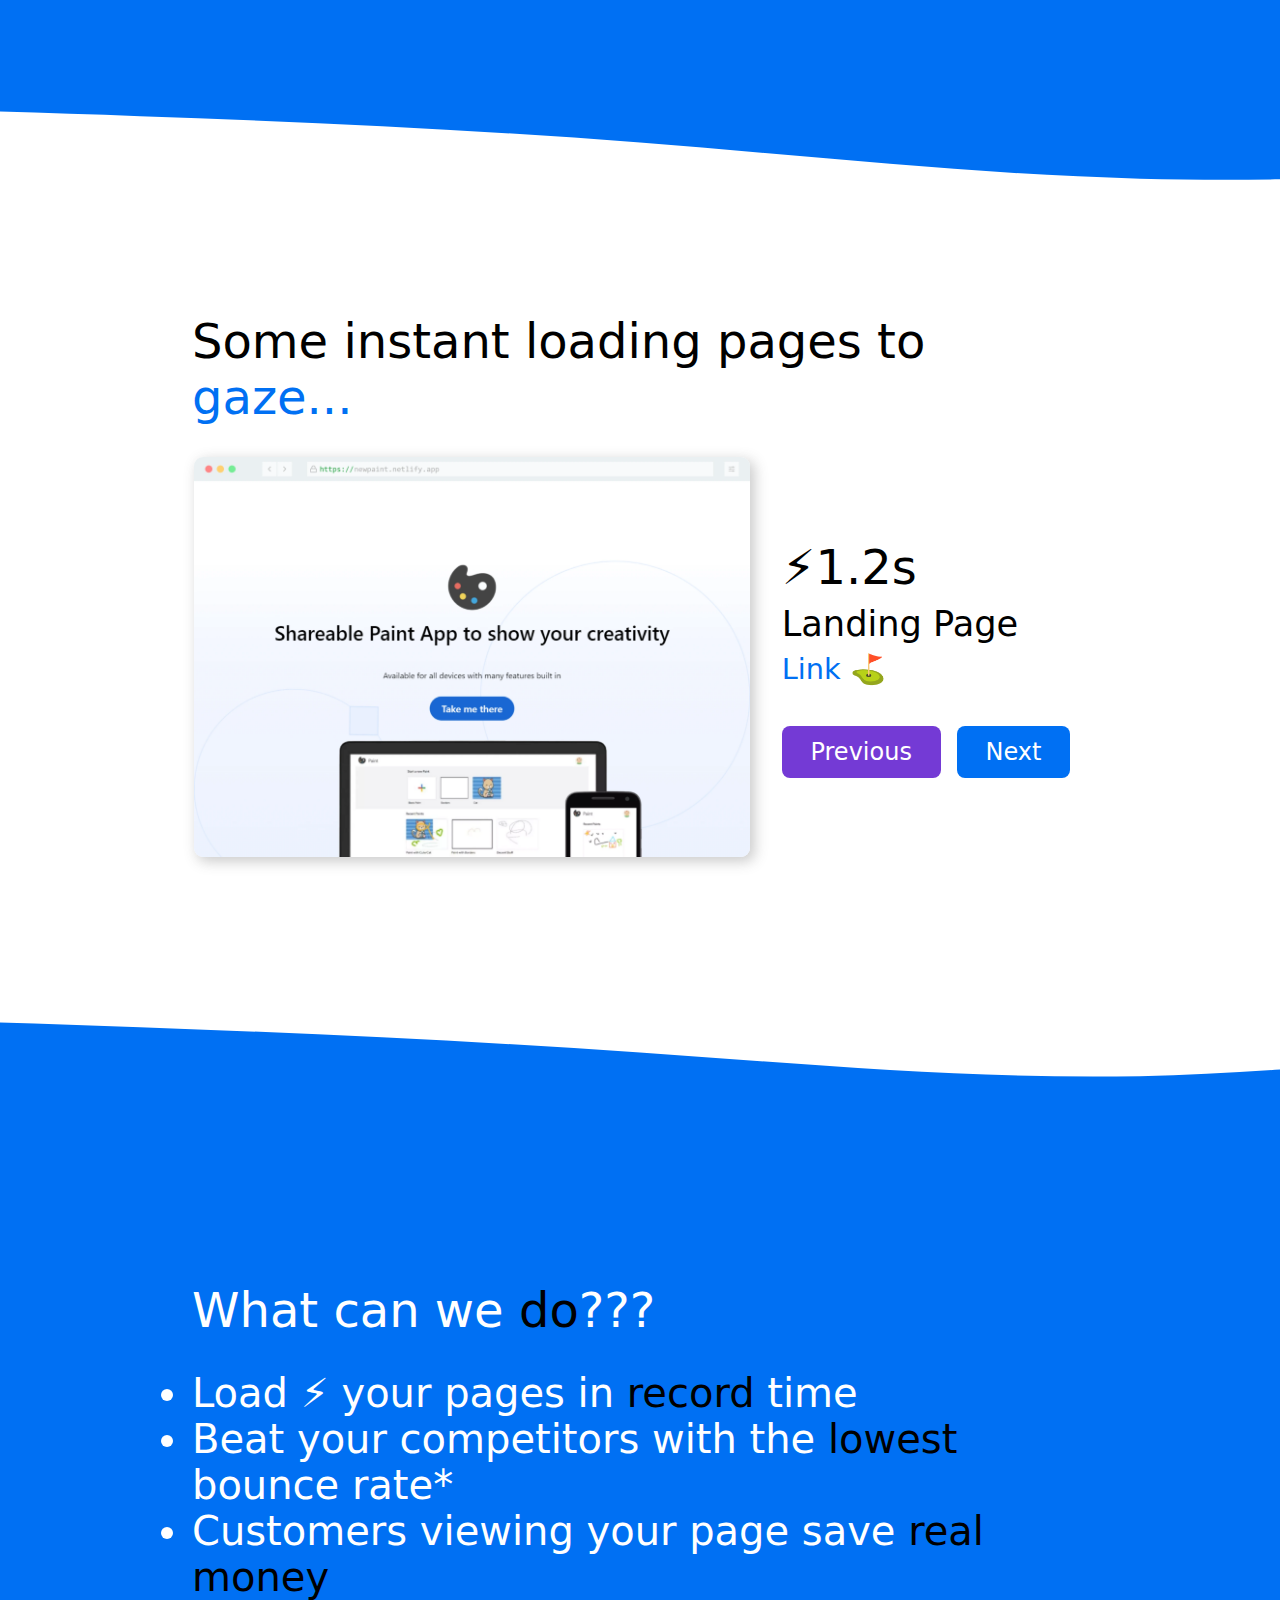
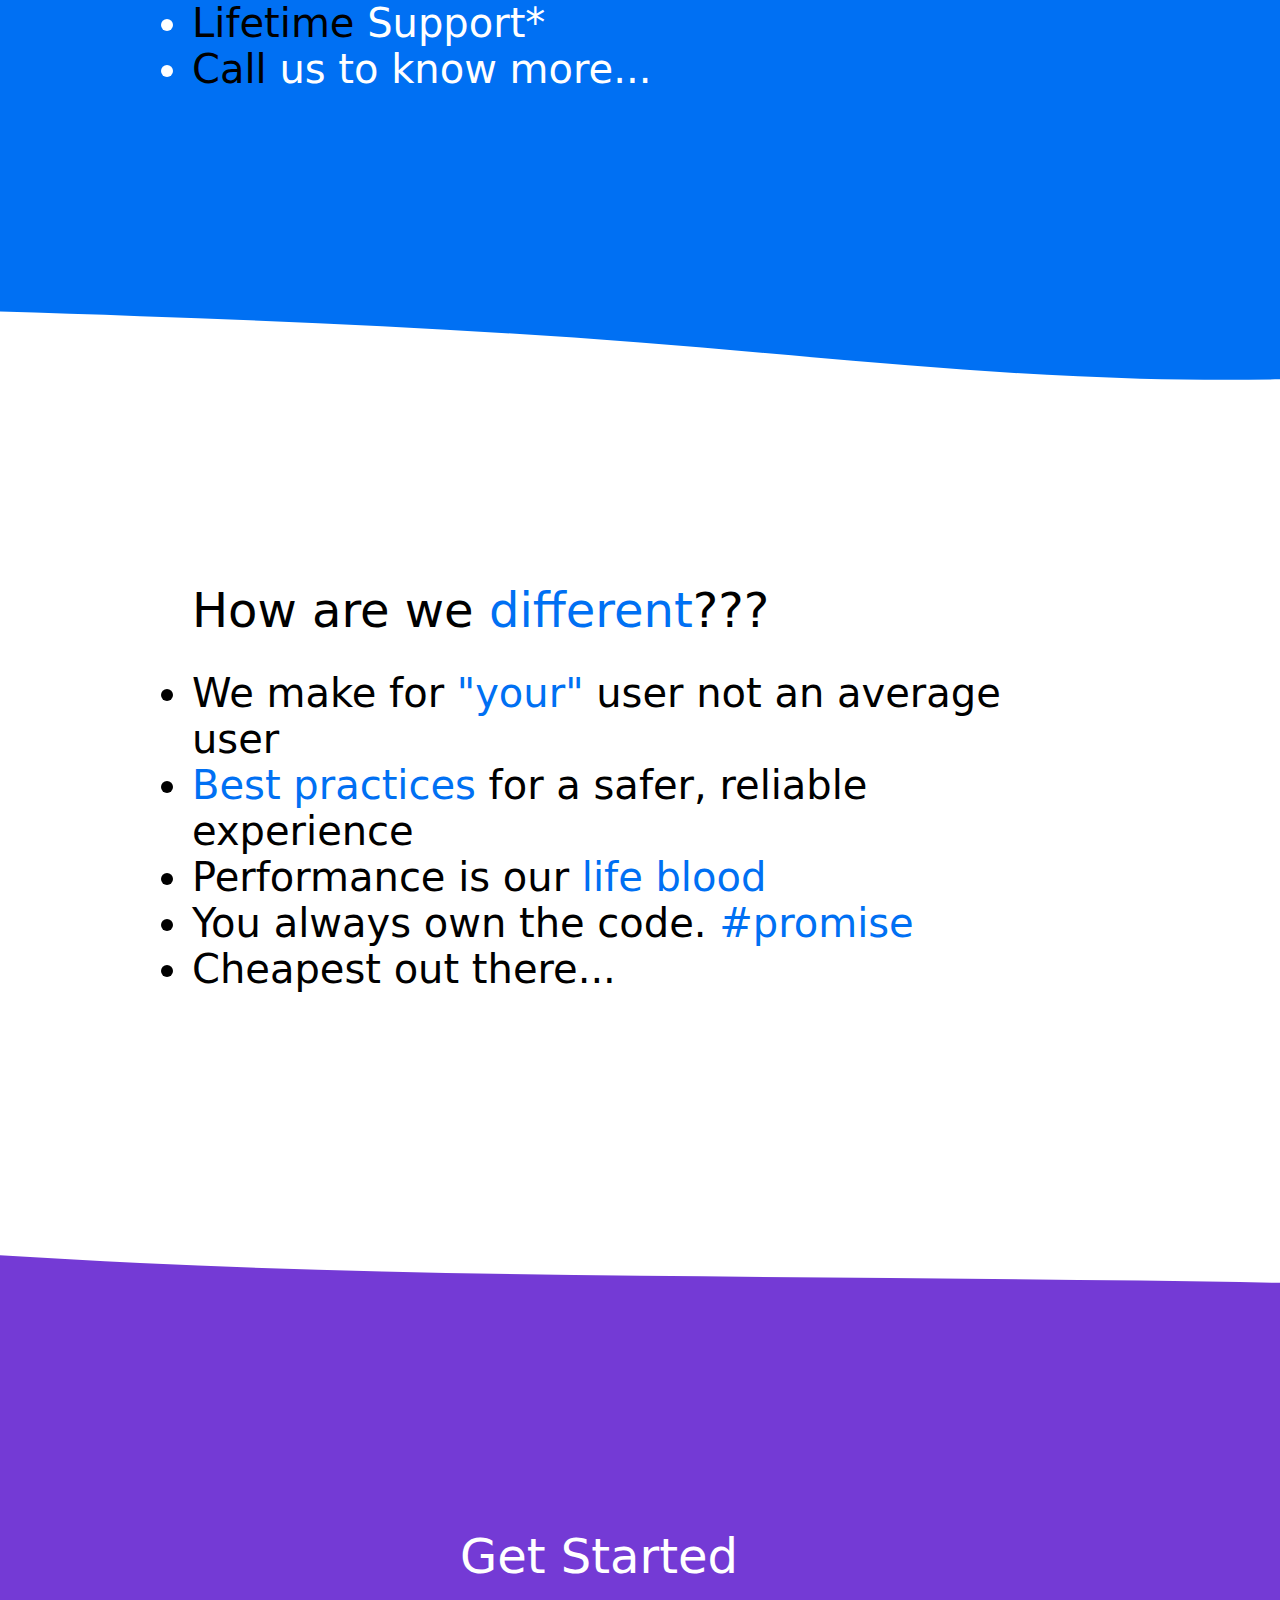
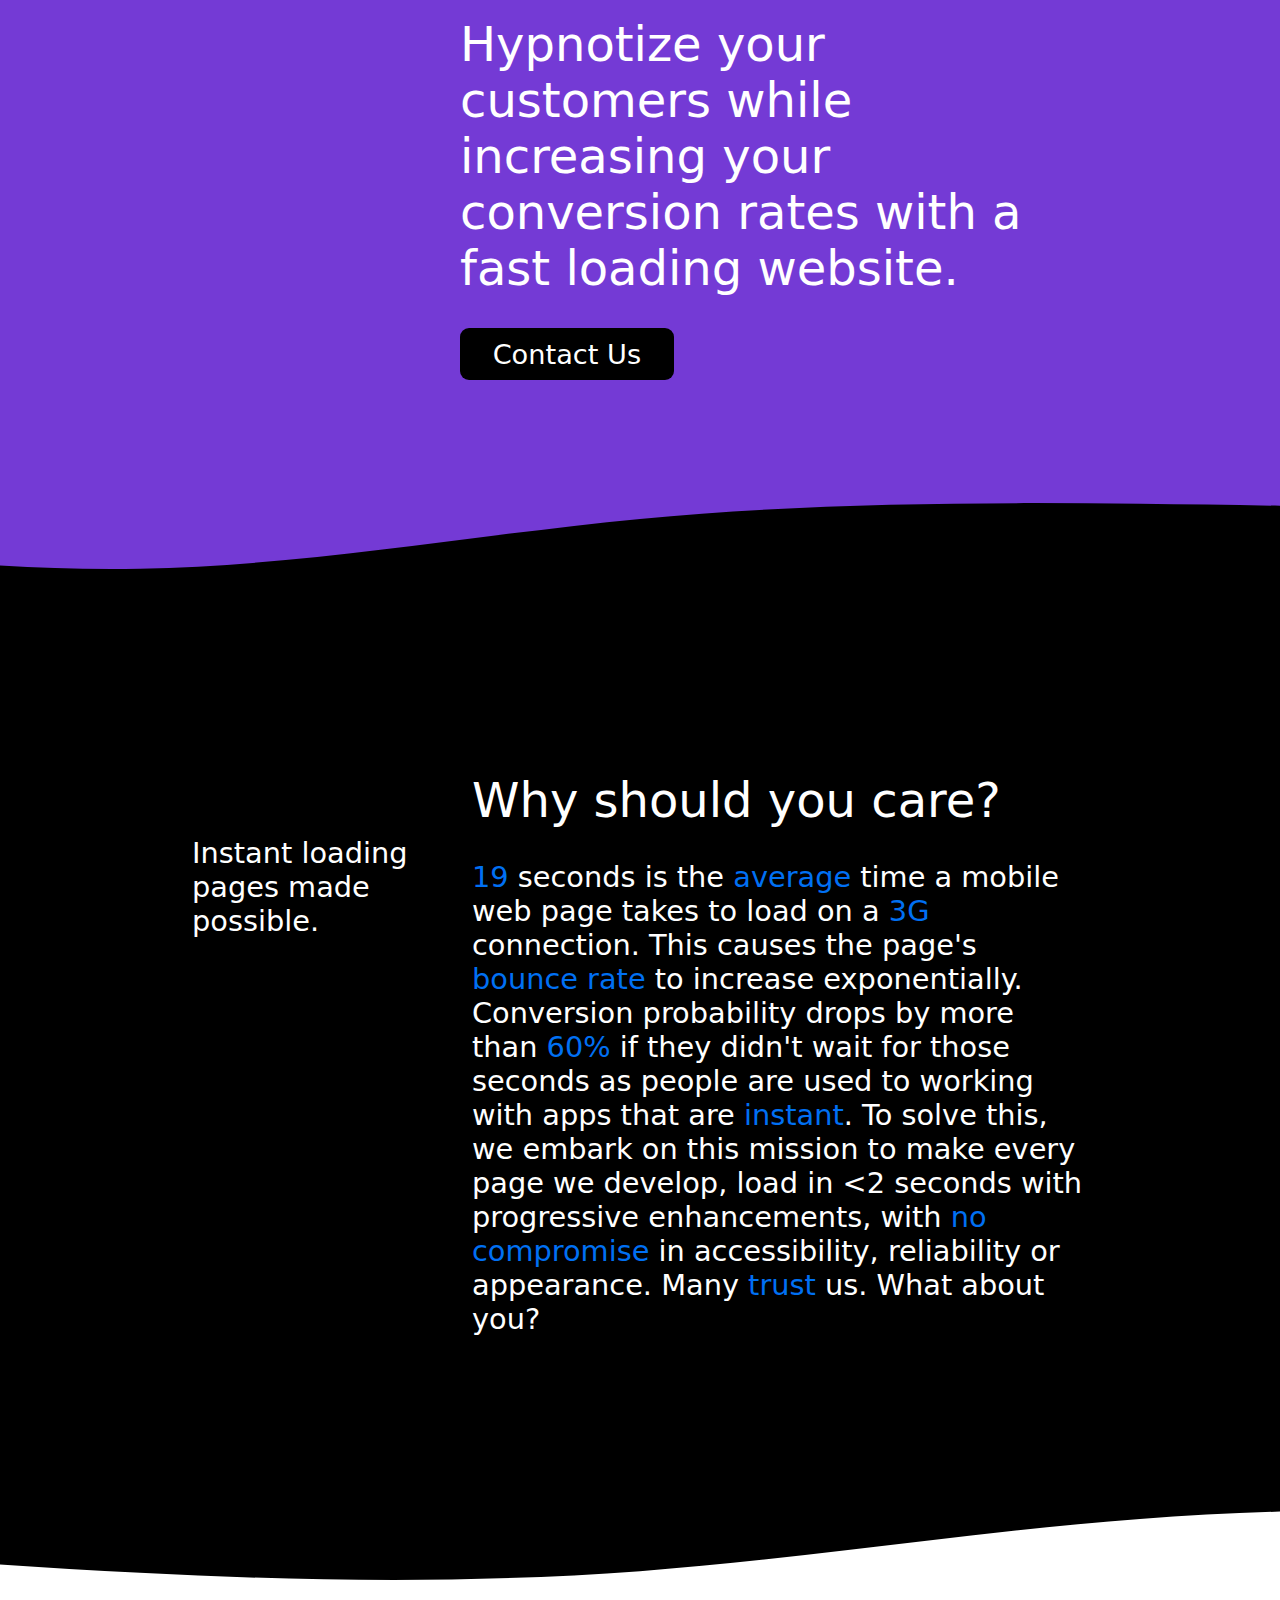
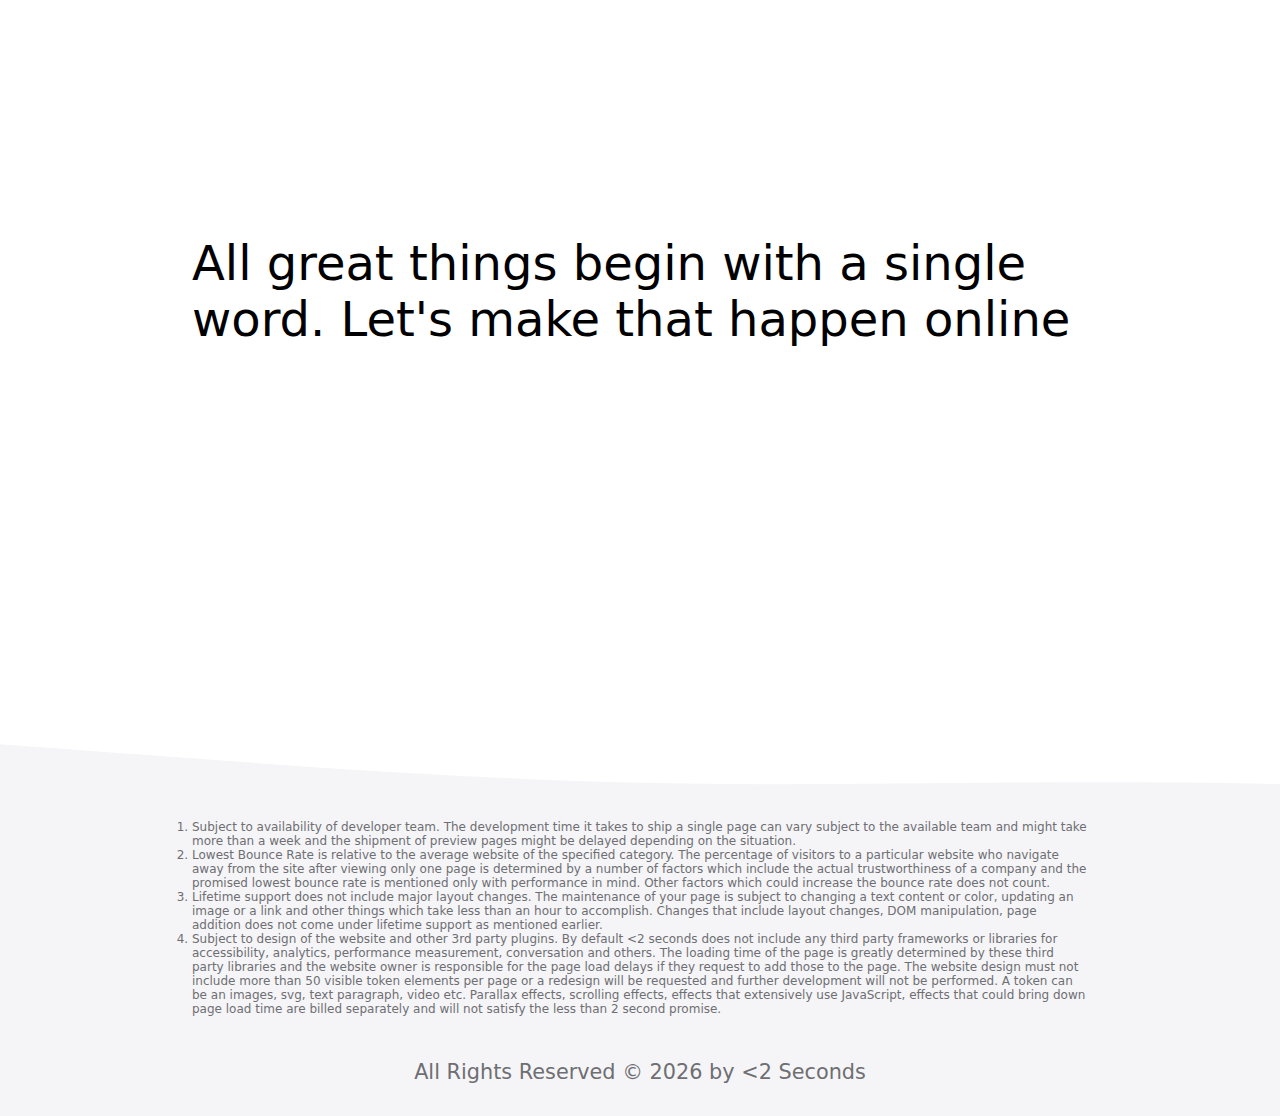
==== commit 6dac7103: "Minified and inlined" ====
--- a/index.html
+++ b/index.html
@@ -1 +1 @@
-<!DOCTYPE html><html lang="en"><head><meta charset="UTF-8"><meta name="viewport" content="width=device-width,initial-scale=1"><meta name="description" content="Bussin Pages that load in less than 2 seconds"><meta name="keywords" content="Less than 2 seconds. Load your pages in less than two seconds, 2 seconds, load"><meta name="theme-color" content="#000000"><link rel="shortcut icon" href="/favicon.ico" type="image/x-icon"><link rel="apple-touch-icon" href="/apple-touch-icon.png"><style>:root{--black:#000000;--lightBlack:#444444;--veryLightBlack:#6e6e73;--white:#FFFFFF;--yellow:#ffc93a;--blue:#0070f3;--gray:#f5f5f7;--purple:#743ad5;--purpleHover:#672cce;--blueHover:#0066db;--backgroundRed:#f44336;--backgroundRedHover:#f32a1b;--boxShadowBlack:#44444444}@font-face{font-family:Regular;src:url(/regular.woff2) format("woff2");font-display:500;font-display:swap}body,html{margin:0;padding:0;min-height:100vh;font-family:Regular,system-ui,-apple-system,BlinkMacSystemFont,'Segoe UI',Roboto,Oxygen,Ubuntu,Cantarell,'Open Sans','Helvetica Neue',sans-serif;position:relative}button{font-family:Regular,system-ui,-apple-system,BlinkMacSystemFont,'Segoe UI',Roboto,Oxygen,Ubuntu,Cantarell,'Open Sans','Helvetica Neue',sans-serif}span.extraSpace{height:15vh}.wrapper{min-height:100vh;display:-webkit-box;display:-ms-flexbox;display:flex;-webkit-box-orient:vertical;-webkit-box-direction:normal;-ms-flex-direction:column;flex-direction:column}.firstSlide{position:relative;background-color:var(--black);display:-webkit-box;display:-ms-flexbox;display:flex;-webkit-box-orient:vertical;-webkit-box-direction:normal;-ms-flex-direction:column;flex-direction:column;-webkit-box-align:center;-ms-flex-align:center;align-items:center;-webkit-box-pack:center;-ms-flex-pack:center;justify-content:center;min-height:100vh;color:var(--white)}@media screen and (max-width:480px){.topBar{left:unset}}.firstSlide .slideContent,.secondSlide .slideContent{padding-top:.5rem;display:-webkit-box;display:-ms-flexbox;display:flex;-webkit-box-orient:vertical;-webkit-box-direction:normal;-ms-flex-direction:column;flex-direction:column;max-width:70vw;margin:0 auto}.actualLine{display:-webkit-box;display:-ms-flexbox;display:flex;-ms-flex-wrap:wrap;flex-wrap:wrap;-webkit-box-align:center;-ms-flex-align:center;align-items:center}.firstSlide .slideContent .flashLine.firstFlashLine{font-size:4rem}@media screen and (max-width:480px){.firstSlide .slideContent .flashLine.firstFlashLine{font-size:3rem}}.firstSlide .slideContent .flashLine{font-size:3rem;padding-bottom:4rem;-webkit-box-align:center;-ms-flex-align:center;align-items:center}.secondSlide .slideContent .flashLine{font-size:3rem;padding-bottom:2rem;-webkit-box-align:center;-ms-flex-align:center;align-items:center}.firstSlide .slideContent .smallFlashLine,.secondSlide .slideContent .smallFlashLine{font-size:2rem}.firstSlide .slideContent .smallerFlashLine,.secondSlide .slideContent .smallerFlashLine{font-size:1.9rem}.firstSlide .slideContent .descriptorFlashLine,.secondSlide .slideContent .descriptorFlashLine{font-size:1.8rem}@media screen and (min-width:1200px){.firstSlide .slideContent .smallFlashLine,.secondSlide .slideContent .smallFlashLine{font-size:3rem}.firstSlide .slideContent .smallerFlashLine,.secondSlide .slideContent .smallerFlashLine{font-size:2.5rem}}.black{color:var(--black)}.blue{color:var(--blue)}.blueBG{background-color:var(--blue)}.purpleBG{background-color:var(--purple)}.section{position:absolute;bottom:0;margin-top:3rem;min-height:100px;width:100%}.blackToBlue{background:no-repeat center center;background-image:url("data:image/svg+xml,%3Csvg id='visual' viewBox='0 0 4000 200' width='4000' height='200' xmlns='http://www.w3.org/2000/svg' xmlns:xlink='http://www.w3.org/1999/xlink' version='1.1'%3E%3Crect x='0' y='0' width='4000' height='200' fill='%23000'%3E%3C/rect%3E%3Cpath d='M0 185L166.7 156.3C333.3 127.7 666.7 70.3 1000 53C1333.3 35.7 1666.7 58.3 2000 78.5C2333.3 98.7 2666.7 116.3 3000 114.3C3333.3 112.3 3666.7 90.7 3833.3 79.8L4000 69L4000 201L3833.3 201C3666.7 201 3333.3 201 3000 201C2666.7 201 2333.3 201 2000 201C1666.7 201 1333.3 201 1000 201C666.7 201 333.3 201 166.7 201L0 201Z' fill='%230070f3' stroke-linecap='round' stroke-linejoin='miter'%3E%3C/path%3E%3C/svg%3E");background-size:cover}.blueToWhite{background:no-repeat center center;background-image:url("data:image/svg+xml,%3Csvg id='visual' viewBox='0 0 4000 200' width='4000' height='200' xmlns='http://www.w3.org/2000/svg' xmlns:xlink='http://www.w3.org/1999/xlink' version='1.1'%3E%3Crect x='0' y='0' width='4000' height='200' fill='%230070f3'%3E%3C/rect%3E%3Cpath d='M0 4L166.7 8.2C333.3 12.3 666.7 20.7 1000 32.3C1333.3 44 1666.7 59 2000 85.2C2333.3 111.3 2666.7 148.7 3000 157.3C3333.3 166 3666.7 146 3833.3 136L4000 126L4000 201L3833.3 201C3666.7 201 3333.3 201 3000 201C2666.7 201 2333.3 201 2000 201C1666.7 201 1333.3 201 1000 201C666.7 201 333.3 201 166.7 201L0 201Z' fill='%23fff' stroke-linecap='round' stroke-linejoin='miter'%3E%3C/path%3E%3C/svg%3E");background-size:cover}.whiteToBlue{background:no-repeat center center;background-image:url("data:image/svg+xml,%3Csvg id='visual' viewBox='0 0 4000 200' width='4000' height='200' xmlns='http://www.w3.org/2000/svg' xmlns:xlink='http://www.w3.org/1999/xlink' version='1.1'%3E%3Crect x='0' y='0' width='4000' height='200' fill='%23fff'%3E%3C/rect%3E%3Cpath d='M0 25L166.7 29.3C333.3 33.7 666.7 42.3 1000 54.3C1333.3 66.3 1666.7 81.7 2000 104.8C2333.3 128 2666.7 159 3000 152.3C3333.3 145.7 3666.7 101.3 3833.3 79.2L4000 57L4000 201L3833.3 201C3666.7 201 3333.3 201 3000 201C2666.7 201 2333.3 201 2000 201C1666.7 201 1333.3 201 1000 201C666.7 201 333.3 201 166.7 201L0 201Z' fill='%230070f3' stroke-linecap='round' stroke-linejoin='miter'%3E%3C/path%3E%3C/svg%3E");background-size:cover}.whiteToPurple{background:no-repeat center center;background-image:url("data:image/svg+xml,%3Csvg id='visual' viewBox='0 0 4000 200' width='4000' height='200' xmlns='http://www.w3.org/2000/svg' xmlns:xlink='http://www.w3.org/1999/xlink' version='1.1'%3E%3Crect x='0' y='0' width='4000' height='200' fill='%23fff'%3E%3C/rect%3E%3Cpath d='M0 58L166.7 71C333.3 84 666.7 110 1000 126C1333.3 142 1666.7 148 2000 151.7C2333.3 155.3 2666.7 156.7 3000 161.2C3333.3 165.7 3666.7 173.3 3833.3 177.2L4000 181L4000 201L3833.3 201C3666.7 201 3333.3 201 3000 201C2666.7 201 2333.3 201 2000 201C1666.7 201 1333.3 201 1000 201C666.7 201 333.3 201 166.7 201L0 201Z' fill='%23743ad5' stroke-linecap='round' stroke-linejoin='miter'%3E%3C/path%3E%3C/svg%3E");background-size:cover}.purpleToBlack{background:no-repeat center center;background-image:url("data:image/svg+xml,%3Csvg id='visual' viewBox='0 0 4000 200' width='4000' height='200' xmlns='http://www.w3.org/2000/svg' xmlns:xlink='http://www.w3.org/1999/xlink' version='1.1'%3E%3Crect x='0' y='0' width='4000' height='200' fill='%23743ad5'%3E%3C/rect%3E%3Cpath d='M0 45L166.7 69.7C333.3 94.3 666.7 143.7 1000 137.5C1333.3 131.3 1666.7 69.7 2000 37.8C2333.3 6 2666.7 4 3000 7.5C3333.3 11 3666.7 20 3833.3 24.5L4000 29L4000 201L3833.3 201C3666.7 201 3333.3 201 3000 201C2666.7 201 2333.3 201 2000 201C1666.7 201 1333.3 201 1000 201C666.7 201 333.3 201 166.7 201L0 201Z' fill='%23000' stroke-linecap='round' stroke-linejoin='miter'%3E%3C/path%3E%3C/svg%3E");background-size:cover}.blackToWhite{background:no-repeat center center;background-image:url("data:image/svg+xml,%3Csvg id='visual' viewBox='0 0 4000 200' width='4000' height='200' xmlns='http://www.w3.org/2000/svg' xmlns:xlink='http://www.w3.org/1999/xlink' version='1.1'%3E%3Crect x='0' y='0' width='4000' height='200' fill='%23000'%3E%3C/rect%3E%3Cpath d='M0 70L166.7 84.7C333.3 99.3 666.7 128.7 1000 145.7C1333.3 162.7 1666.7 167.3 2000 142.3C2333.3 117.3 2666.7 62.7 3000 37.8C3333.3 13 3666.7 18 3833.3 20.5L4000 23L4000 201L3833.3 201C3666.7 201 3333.3 201 3000 201C2666.7 201 2333.3 201 2000 201C1666.7 201 1333.3 201 1000 201C666.7 201 333.3 201 166.7 201L0 201Z' fill='%23fff' stroke-linecap='round' stroke-linejoin='miter'%3E%3C/path%3E%3C/svg%3E");background-size:cover;bottom:unset;top:0;margin-top:unset}.whiteToGray{background:no-repeat center center;background-image:url("data:image/svg+xml,%3Csvg id='visual' viewBox='0 0 4000 200' width='4000' height='200' xmlns='http://www.w3.org/2000/svg' xmlns:xlink='http://www.w3.org/1999/xlink' version='1.1'%3E%3Crect x='0' y='0' width='4000' height='200' fill='%23fff'%3E%3C/rect%3E%3Cpath d='M0 36L166.7 48.2C333.3 60.3 666.7 84.7 1000 109.2C1333.3 133.7 1666.7 158.3 2000 165.7C2333.3 173 2666.7 163 3000 164.5C3333.3 166 3666.7 179 3833.3 185.5L4000 192L4000 201L3833.3 201C3666.7 201 3333.3 201 3000 201C2666.7 201 2333.3 201 2000 201C1666.7 201 1333.3 201 1000 201C666.7 201 333.3 201 166.7 201L0 201Z' fill='%23f5f5f7' stroke-linecap='round' stroke-linejoin='miter'%3E%3C/path%3E%3C/svg%3E");background-size:cover}@media screen and (max-width:480px){.paddingTop5RMo{padding-top:3rem}.firstSlide .slideContent .flashLine,.secondSlide .slideContent .flashLine{font-size:2.5rem;padding-bottom:1rem}.firstSlide .slideContent .smallFlashLine,.secondSlide .slideContent .smallFlashLine{font-size:1.8rem}.firstSlide .slideContent .smallerFlashLine,.secondSlide .slideContent .smallerFlashLine{font-size:1.8rem}.firstSlide .slideContent .descriptorFlashLine,.secondSlide .slideContent .descriptorFlashLine{font-size:1.3rem}}.flexCenter{display:-webkit-box;display:-ms-flexbox;display:flex;-webkit-box-pack:center;-ms-flex-pack:center;justify-content:center}.secondSlide{background-color:var(--white);min-height:100vh;position:relative}.flexCenterAll{display:-webkit-box;display:-ms-flexbox;display:flex;-webkit-box-align:center;-ms-flex-align:center;align-items:center;-webkit-box-pack:center;-ms-flex-pack:center;justify-content:center}.sitesContainer{display:-webkit-box;display:-ms-flexbox;display:flex;-webkit-box-orient:vertical;-webkit-box-direction:normal;-ms-flex-direction:column;flex-direction:column;-webkit-box-align:center;-ms-flex-align:center;align-items:center;-webkit-box-pack:center;-ms-flex-pack:center;justify-content:center}.contentPhase{display:-webkit-box;display:-ms-flexbox;display:flex;-webkit-box-align:center;-ms-flex-align:center;align-items:center;-webkit-box-pack:center;-ms-flex-pack:center;justify-content:center}.contentPhase img{width:auto;border-radius:9px;-webkit-box-shadow:4px 4px 13px 1px var(--boxShadowBlack);box-shadow:4px 4px 13px 1px var(--boxShadowBlack)}.contentPhase .siteInfoContainer{padding-left:2rem;display:-webkit-box;display:-ms-flexbox;display:flex;-webkit-box-orient:vertical;-webkit-box-direction:normal;-ms-flex-direction:column;flex-direction:column;font-size:1.8rem}.controlPhase{display:-webkit-box;display:-ms-flexbox;display:flex;-webkit-box-align:center;-ms-flex-align:center;align-items:center;padding-top:2rem}.controlPhase button{padding:.5em 1.2em;border:0;border-radius:8px;font-size:1.5rem;color:var(--white);margin-right:1rem;cursor:pointer}@media screen and (max-width:480px){.controlPhase{padding-top:.8rem}.controlPhase button{font-size:1.1rem}}.controlPhase button:active{-webkit-transform:translateY(3px);-ms-transform:translateY(3px);transform:translateY(3px);-webkit-transition:-webkit-transform .1s linear;transition:-webkit-transform .1s linear;-o-transition:transform .1s linear;transition:transform .1s linear;transition:transform .1s linear,-webkit-transform .1s linear}.prevButton{background-color:var(--purple)}.nextButton{background-color:var(--blue)}.prevButton:hover{background-color:var(--purpleHover)}.nextButton:hover{background-color:var(--blueHover)}.pageLocation,.pageSpeed,.pageType{padding-bottom:.5rem}.pageSpeed{font-size:3rem}.pageType{font-size:2.2rem}.pageLocation{text-decoration:none;color:var(--blue);font-size:1.8rem}@media screen and (min-height:1000px){.contentPhase img{height:350px}.contentPhase{-webkit-box-orient:vertical;-webkit-box-direction:normal;-ms-flex-direction:column;flex-direction:column}.siteInfoContainer{padding-top:.5rem}.pageLocation,.pageSpeed,.pageType{text-align:center}}@media screen and (min-height:1100px){.contentPhase img{height:500px}}@media screen and (min-height:1300px){.contentPhase img{height:600px}.siteInfoContainer{padding-top:2rem}}@media screen and (max-width:480px){.contentPhase img{height:230px}.contentPhase{-webkit-box-orient:vertical;-webkit-box-direction:normal;-ms-flex-direction:column;flex-direction:column}.siteInfoContainer{padding-top:.5rem}.pageLocation,.pageSpeed,.pageType{text-align:center}.pageSpeed{font-size:1.4rem}.pageType{font-size:1.2rem}.pageLocation{font-size:1.1rem}.contentPhase .siteInfoContainer{padding-left:unset}}@media screen and (max-width:300px){.contentPhase img{height:128px}}.secondSlide.blueBG{background-color:var(--blue);color:var(--white)}.secondSlide.purpleBG{background-color:var(--purple);color:var(--white)}.secondSlide.blackBG{background-color:var(--black);color:var(--white)}.secondSlide.grayBG{background-color:var(--gray);color:var(--veryLightBlack);min-height:unset}.secondSlide.blackBG .slideContent,.secondSlide.purpleBG .slideContent{display:-webkit-box;display:-ms-flexbox;display:flex;-webkit-box-align:start;-ms-flex-align:start;align-items:flex-start;-webkit-box-pack:center;-ms-flex-pack:center;justify-content:center;-webkit-box-orient:horizontal;-webkit-box-direction:normal;-ms-flex-direction:row;flex-direction:row}.unorderedList{padding-left:0;margin:0}.aboutLeft{padding-right:3rem}.aboutLeft img{border-radius:14px}@media screen and (max-width:480px){.secondSlide.blackBG .slideContent,.secondSlide.purpleBG .slideContent{-webkit-box-orient:vertical;-webkit-box-direction:normal;-ms-flex-direction:column;flex-direction:column}.aboutLeft img{height:120px;width:120px}.whyLeft{padding-right:unset}.aboutLeft{padding-right:unset;display:-webkit-box;display:-ms-flexbox;display:flex;width:100%;-webkit-box-pack:center;-ms-flex-pack:center;justify-content:center;-webkit-box-align:center;-ms-flex-align:center;align-items:center}.center{text-align:center}}.contactUsButton{background-color:var(--black);padding:.4em 1.2em;border:0;border-radius:9px;color:var(--white);margin-top:2rem;font-size:1.7rem;cursor:pointer}.contactUsButton:hover{background-color:rgba(0,0,0,.462)}.whyLeft{display:-webkit-box;display:-ms-flexbox;display:flex;-webkit-box-orient:vertical;-webkit-box-direction:normal;-ms-flex-direction:column;flex-direction:column;padding-right:1.5rem;padding-bottom:1rem}@media screen and (min-height:1000px){.secondSlide.blackBG .slideContent{-webkit-box-orient:vertical;-webkit-box-direction:normal;-ms-flex-direction:column;flex-direction:column}}.contactLogos{display:-webkit-box;display:-ms-flexbox;display:flex;-webkit-box-align:center;-ms-flex-align:center;align-items:center}@media screen and (max-width:480px){.contactLogos img{height:60px;width:60px}}.asterisk{padding-left:0;font-size:.75rem}.rightsReserved{text-align:center;font-size:1.3rem;padding-top:2rem;padding-bottom:2rem}@media (width:540px),(width:720px){.contentPhase{-webkit-box-orient:vertical;-webkit-box-direction:normal;-ms-flex-direction:column;flex-direction:column}.contentPhase img{height:auto;width:500px}.aboutLeft img{height:170px;width:170px}.contactSlide{-webkit-box-orient:vertical;-webkit-box-direction:normal;-ms-flex-direction:column;flex-direction:column}span.extraSpace{height:20vh}}@media (width:320px){span.extraSpace{height:20vh}}.materialStatus{position:fixed;bottom:-50px;display:-webkit-box;display:-ms-flexbox;display:flex;padding:1rem;border:0;border-radius:5px;background-color:#323232;color:#fff;left:2rem;animation:closeMaterialStatus .2s linear 1 reverse forwards}@media screen and (max-width:480px){.materialStatus{width:85vw;left:50%;-webkit-transform:translate(-50%);-ms-transform:translate(-50%);transform:translate(-50%)}}@-webkit-keyframes closeMaterialStatus{0%{bottom:30px}25%{bottom:15px}50%{bottom:0}75%{bottom:-30px}100%{bottom:-50px}}@keyframes closeMaterialStatus{0%{bottom:30px}25%{bottom:15px}50%{bottom:0}75%{bottom:-30px}100%{bottom:-50px}}</style><title>&lt;2 seconds</title></head><body><div class="wrapper"><div class="firstSlide"><div class="slideContent paddingTop5RMo"><span class="flashLine firstFlashLine">Surprise 🎉 your audience with pages that load ⏳ in<br>&lt;2 seconds </span><span class="smallFlashLine">No cap 🧢 For Real Bruh </span><span class="extraSpace"></span></div><div class="section blackToBlue"></div></div><div class="firstSlide blueBG"><div class="slideContent"><span class="flashLine">Get your pages shipped in less than a week <span class="black">#guaranteed</span> </span><span class="descriptorFlashLine">Developing is bussin'. That's why you get a preview every single day to see how it becomes <span class="black">marvalous</span> by the weekend* </span><span class="extraSpace"></span></div><div class="section blueToWhite"></div></div><div class="secondSlide flexCenterAll"><div class="slideContent"><span class="flashLine">Some instant loading pages to <span class="blue">#gaze</span></span><div class="sitesContainer"><div class="contentPhase"><div class="siteImageContainer"><img loading="lazy" src="/pages/paint.webp" alt="Paint" height="400" width="556"></div><div class="siteInfoContainer"><span class="pageSpeed">⚡1.2s</span> <span class="pageType">Landing Page</span> <a class="pageLocation" rel="noopener noreferrer" href="https://newpaint.netlify.app">Link ⛳</a><div class="controlPhase"><button type="button" class="prevButton" data-prev="1" aria-label="prev">Previous</button> <button type="button" class="nextButton" data-prev="1" aria-label="next">Next</button></div></div></div></div><span class="extraSpace"></span></div><div class="section whiteToBlue"></div></div><div class="secondSlide blueBG flexCenterAll"><div class="slideContent"><span class="flashLine">What the F <span class="black">#can</span> we do? </span><span class="smallerFlashLine"><ul class="unorderedList"><li>Load ⚡ your pages in <span class="black">record</span> time</li><li>Beat your competitors with the <span class="black">lowest</span> bounce rate*</li><li>Customers viewing your page save <span class="black">real money</span></li><li><span class="black">Lifetime</span> Support*</li><li><span class="black">#call</span> us to know more...</li></ul></span><span class="extraSpace"></span></div><div class="section blueToWhite"></div></div><div class="secondSlide flexCenterAll"><div class="slideContent"><span class="flashLine">How the F are we <span class="blue">#different</span>? </span><span class="smallerFlashLine"><ul class="unorderedList"><li>We make for <span class="blue">"your"</span> user not an average user</li><li><span class="blue">Best practices</span> for a safer, reliable experience</li><li>Performance is our <span class="blue">life blood</span></li><li>You always own the code. <span class="blue">#promise</span></li><li>Cheapest out there...</li></ul></span><span class="extraSpace"></span></div><div class="section whiteToPurple"></div></div><div class="secondSlide flexCenterAll purpleBG contactSlide"><div class="slideContent"><div class="aboutLeft"><img loading="lazy" src="/lightning.webp" alt="Lightning" height="220" width="220"></div><div class="aboutRight center"><div class="flashLine">Get Started</div><div class="smallFlashLine">Hypnotize your customers while increasing your conversion rates with a fast loading website.</div><button type="button" aria-label="Contact Us" class="contactUsButton">Contact Us</button></div></div><span class="extraSpace"></span><div class="section purpleToBlack"></div></div><div class="secondSlide flexCenterAll blackBG"><div class="slideContent"><div class="whyLeft"><img loading="lazy" src="/fullLogo.webp" alt="Full Logo" height="64" width="256"> <span class="descriptorFlashLine">Instant loading pages made possible.</span></div><div class="whyRight"><div class="flashLine">Why should you care?</div><div class="descriptorFlashLine"><span class="blue">19</span> seconds is the <span class="blue">average</span> time a mobile web page takes to load on a <span class="blue">3G</span> connection. This causes the page's <span class="blue">bounce rate</span> to increase exponentially. Conversion probability drops by more than <span class="blue">60%</span> if they didn't wait for those seconds as people are used to working with apps that are <span class="blue">instant</span>. To solve this, we embark on this mission to make every page we develop, load in &lt;2 seconds with progressive enhancements, with <span class="blue">no compromise</span> in accessibility, reliability or appearance. Many <span class="blue">trust</span> us. What about you?</div></div></div></div><div class="secondSlide flexCenterAll"><div class="slideContent"><span class="flashLine">All good things begin with a single word. Let's make that happen online</span><div class="contactLogos"><a href="https://facebook.com" rel="noopener noreferrer"><img loading="lazy" src="/icons/facebook.svg" alt="Facebook" height="90" width="90"> </a><a href="https://instagram.com" rel="noopener noreferrer"><img loading="lazy" src="/icons/instagram.svg" alt="instagram" height="90" width="90"> </a><a href="https://github.com" rel="noopener noreferrer"><img loading="lazy" src="/icons/github.svg" alt="github" height="90" width="90"> </a><a href="mailto:tharunoptimus@proton.me" rel="noopener noreferrer"><img loading="lazy" src="/icons/outlook.svg" alt="Mail" height="90" width="90"></a></div></div><div class="section blackToWhite"></div><div class="section whiteToGray"></div></div><div class="secondSlide grayBG"><div class="slideContent"><ol class="asterisk"><li>Subject to availability of developer team. The development time it takes to ship a single page can vary subject to the available team and might take more than a week and the shipment of preview pages might be delayed depending on the situation.</li><li>Lowest Bounce Rate is relative to the average website of the specified category. The percentage of visitors to a particular website who navigate away from the site after viewing only one page is determined by a number of factors which include the actual trustworthiness of a company and the promised lowest bounce rate is mentioned only with performance in mind. Other factors which could increase the bounce rate does not count.</li><li>Lifetime support does not include major layout changes. The maintenance of your page is subject to changing a text content or color, updating an image or a link and other things which take less than an hour to accomplish. Changes that include layout changes, DOM manipulation, page addition does not come under lifetime support as mentioned earlier.</li><li>Subject to design of the website and other 3rd party plugins. By default &lt;2 seconds does not include any third party frameworks or libraries for accessibility, analytics, performance measurement, conversation and others. The loading time of the page is greatly determined by these third party libraries and the website owner is responsible for the page load delays if they request to add those to the page. The website design must not include more than 50 visible token elements per page or a redesign will be requested and further development will not be performed. A token can be an images, svg, text paragraph, video etc. Parallax effects, scrolling effects, effects that extensively use JavaScript, effects that could bring down page load time are billed separately and will not satisfy the less than 2 second promise.</li></ol><div class="rightsReserved">All Rights Reserved © 2022 by &lt;2 Seconds</div></div></div></div><script defer>function stat(e){let t=` <div class="materialStatus"><span>${e}</span></div>`;t=(new DOMParser).parseFromString(t,"text/html"),t=t.querySelector("div.materialStatus"),document.body.appendChild(t),setTimeout(()=>{t.style.animation="closeMaterialStatus 0.2s linear 5s 1 forwards"},5e3)}let qs=e=>document.querySelector(e),pages=[{src:"/pages/paint.webp",speed:1.2,type:"Landing Page",location:"https://newpaint.netlify.app",name:"Paint"},{src:"/pages/blog.webp",speed:1.6,type:"Blog",location:"https://thatblog.netlify.app",name:"That Blog"},{src:"/pages/fire.webp",speed:1.7,type:"Brand Page",location:"https://fireoauth.netlify.app",name:"Fire OAuth"},{src:"/pages/cool.webp",speed:.8,type:"Code Generator",location:"https://coolsw.pages.dev",name:"Cool SW"},{src:"/pages/idly.webp",speed:1.4,type:"Landing Page",location:"https://idly1.netlify.app",name:"Idly"},{src:"/pages/privacy.webp",speed:1.1,type:"Brand Page",location:"https://privacydefenders.pages.dev",name:"Privacy Defenders"}],fa=e=>{let t="",a=pages[e-1];return t+=`<div class="contentPhase">\n<div class="siteImageContainer">\n<img src="${a.src}" alt="${a.name}" height="400" width="556">\n</div>\n<div class="siteInfoContainer">\n<span class="pageSpeed">⚡${a.speed}s</span>\n<span class="pageType">${a.type}</span>\n<a class="pageLocation" rel="noopener noreferrer" href="${a.location}">Link ⛳</a>\n<div class="controlPhase">\n<button type="button" class="prevButton" data-prev="${e}" aria-label="prev">Previous</button>\n<button type="button" class="nextButton" data-prev="${e}" aria-label="next">Next</button>\n</div>\n</div>\n</div>`,t};document.addEventListener("click",e=>{let t=e.target;if(t.classList.contains("prevButton")||t.classList.contains("nextButton")){let a=t.dataset.prev,n=a;t.classList.contains("prevButton")?n--:n++,n<=0&&(n=5),n>5&&(n=1);let s=fa(n);qs(".sitesContainer").innerHTML=s,e.stopPropagation()}}),qs(".rightsReserved").textContent=`All Rights Reserved © ${(new Date).getFullYear()} by <2 Seconds`;</script><script defer>"serviceWorker"in navigator&&window.addEventListener("load",()=>{navigator.serviceWorker.register("/sw.js").then(e=>{console.debug("Success: ",e.scope),null==localStorage.getItem("offline")&&(localStorage.setItem("offline","true"),stat("This page can now run offline!"))}).catch(e=>console.debug("Failure: ",e))});</script></body></html>+<!DOCTYPE html><html lang="en"><head><meta charset="UTF-8"><meta name="viewport" content="width=device-width,initial-scale=1"><meta name="description" content="Bussin Pages that load in less than 2 seconds"><meta name="keywords" content="Less than 2 seconds. Load your pages in less than two seconds, 2 seconds, load"><meta name="theme-color" content="#000000"><link rel="shortcut icon" href="/favicon.ico" type="image/x-icon"><link rel="apple-touch-icon" href="/apple-touch-icon.png"><style>:root{--black:#000000;--lightBlack:#444444;--veryLightBlack:#6e6e73;--white:#FFFFFF;--yellow:#ffc93a;--blue:#0070f3;--gray:#f5f5f7;--purple:#743ad5;--purpleHover:#672cce;--blueHover:#0066db;--backgroundRed:#f44336;--backgroundRedHover:#f32a1b;--boxShadowBlack:#44444444}@font-face{font-family:Regular;src:url(/regular.woff2) format("woff2");font-display:500;font-display:swap}body,html{margin:0;padding:0;min-height:100vh;font-family:Regular,system-ui,-apple-system,BlinkMacSystemFont,'Segoe UI',Roboto,Oxygen,Ubuntu,Cantarell,'Open Sans','Helvetica Neue',sans-serif;position:relative}button{font-family:Regular,system-ui,-apple-system,BlinkMacSystemFont,'Segoe UI',Roboto,Oxygen,Ubuntu,Cantarell,'Open Sans','Helvetica Neue',sans-serif}span.extraSpace{height:15vh}.wrapper{min-height:100vh;display:-webkit-box;display:-ms-flexbox;display:flex;-webkit-box-orient:vertical;-webkit-box-direction:normal;-ms-flex-direction:column;flex-direction:column}.firstSlide{position:relative;background-color:var(--black);display:-webkit-box;display:-ms-flexbox;display:flex;-webkit-box-orient:vertical;-webkit-box-direction:normal;-ms-flex-direction:column;flex-direction:column;-webkit-box-align:center;-ms-flex-align:center;align-items:center;-webkit-box-pack:center;-ms-flex-pack:center;justify-content:center;min-height:100vh;color:var(--white)}@media screen and (max-width:480px){.topBar{left:unset}}.introLine{display:inline;padding-bottom:4rem}.firstSlide .slideContent,.secondSlide .slideContent{padding-top:.5rem;display:-webkit-box;display:-ms-flexbox;display:flex;-webkit-box-orient:vertical;-webkit-box-direction:normal;-ms-flex-direction:column;flex-direction:column;max-width:70vw;margin:0 auto}.actualLine{display:-webkit-box;display:-ms-flexbox;display:flex;-ms-flex-wrap:wrap;flex-wrap:wrap;-webkit-box-align:center;-ms-flex-align:center;align-items:center}.firstSlide .slideContent .flashLine.firstFlashLine{font-size:4rem}@media screen and (max-width:480px){.firstSlide .slideContent .flashLine.firstFlashLine{font-size:3rem}}.firstSlide .slideContent .flashLine{font-size:3rem;padding-bottom:4rem;-webkit-box-align:center;-ms-flex-align:center;align-items:center}.secondSlide .slideContent .flashLine{font-size:3rem;padding-bottom:2rem;-webkit-box-align:center;-ms-flex-align:center;align-items:center}.firstSlide .slideContent .smallFlashLine,.secondSlide .slideContent .smallFlashLine{font-size:2rem}.firstSlide .slideContent .smallerFlashLine,.secondSlide .slideContent .smallerFlashLine{font-size:1.9rem}.firstSlide .slideContent .descriptorFlashLine,.secondSlide .slideContent .descriptorFlashLine{font-size:1.8rem}@media screen and (min-width:1200px){.firstSlide .slideContent .smallFlashLine,.secondSlide .slideContent .smallFlashLine{font-size:3rem}.firstSlide .slideContent .smallerFlashLine,.secondSlide .slideContent .smallerFlashLine{font-size:2.5rem}}.black{color:var(--black)}.blue{color:var(--blue)}.blueBG{background-color:var(--blue)}.purpleBG{background-color:var(--purple)}.section{position:absolute;bottom:0;margin-top:3rem;min-height:100px;width:100%}.blackToBlue{background:no-repeat center center;background-image:url("data:image/svg+xml,%3Csvg id='visual' viewBox='0 0 4000 200' width='4000' height='200' xmlns='http://www.w3.org/2000/svg' xmlns:xlink='http://www.w3.org/1999/xlink' version='1.1'%3E%3Crect x='0' y='0' width='4000' height='200' fill='%23000'%3E%3C/rect%3E%3Cpath d='M0 185L166.7 156.3C333.3 127.7 666.7 70.3 1000 53C1333.3 35.7 1666.7 58.3 2000 78.5C2333.3 98.7 2666.7 116.3 3000 114.3C3333.3 112.3 3666.7 90.7 3833.3 79.8L4000 69L4000 201L3833.3 201C3666.7 201 3333.3 201 3000 201C2666.7 201 2333.3 201 2000 201C1666.7 201 1333.3 201 1000 201C666.7 201 333.3 201 166.7 201L0 201Z' fill='%230070f3' stroke-linecap='round' stroke-linejoin='miter'%3E%3C/path%3E%3C/svg%3E");background-size:cover}.blueToWhite{background:no-repeat center center;background-image:url("data:image/svg+xml,%3Csvg id='visual' viewBox='0 0 4000 200' width='4000' height='200' xmlns='http://www.w3.org/2000/svg' xmlns:xlink='http://www.w3.org/1999/xlink' version='1.1'%3E%3Crect x='0' y='0' width='4000' height='200' fill='%230070f3'%3E%3C/rect%3E%3Cpath d='M0 4L166.7 8.2C333.3 12.3 666.7 20.7 1000 32.3C1333.3 44 1666.7 59 2000 85.2C2333.3 111.3 2666.7 148.7 3000 157.3C3333.3 166 3666.7 146 3833.3 136L4000 126L4000 201L3833.3 201C3666.7 201 3333.3 201 3000 201C2666.7 201 2333.3 201 2000 201C1666.7 201 1333.3 201 1000 201C666.7 201 333.3 201 166.7 201L0 201Z' fill='%23fff' stroke-linecap='round' stroke-linejoin='miter'%3E%3C/path%3E%3C/svg%3E");background-size:cover}.whiteToBlue{background:no-repeat center center;background-image:url("data:image/svg+xml,%3Csvg id='visual' viewBox='0 0 4000 200' width='4000' height='200' xmlns='http://www.w3.org/2000/svg' xmlns:xlink='http://www.w3.org/1999/xlink' version='1.1'%3E%3Crect x='0' y='0' width='4000' height='200' fill='%23fff'%3E%3C/rect%3E%3Cpath d='M0 25L166.7 29.3C333.3 33.7 666.7 42.3 1000 54.3C1333.3 66.3 1666.7 81.7 2000 104.8C2333.3 128 2666.7 159 3000 152.3C3333.3 145.7 3666.7 101.3 3833.3 79.2L4000 57L4000 201L3833.3 201C3666.7 201 3333.3 201 3000 201C2666.7 201 2333.3 201 2000 201C1666.7 201 1333.3 201 1000 201C666.7 201 333.3 201 166.7 201L0 201Z' fill='%230070f3' stroke-linecap='round' stroke-linejoin='miter'%3E%3C/path%3E%3C/svg%3E");background-size:cover}.whiteToPurple{background:no-repeat center center;background-image:url("data:image/svg+xml,%3Csvg id='visual' viewBox='0 0 4000 200' width='4000' height='200' xmlns='http://www.w3.org/2000/svg' xmlns:xlink='http://www.w3.org/1999/xlink' version='1.1'%3E%3Crect x='0' y='0' width='4000' height='200' fill='%23fff'%3E%3C/rect%3E%3Cpath d='M0 58L166.7 71C333.3 84 666.7 110 1000 126C1333.3 142 1666.7 148 2000 151.7C2333.3 155.3 2666.7 156.7 3000 161.2C3333.3 165.7 3666.7 173.3 3833.3 177.2L4000 181L4000 201L3833.3 201C3666.7 201 3333.3 201 3000 201C2666.7 201 2333.3 201 2000 201C1666.7 201 1333.3 201 1000 201C666.7 201 333.3 201 166.7 201L0 201Z' fill='%23743ad5' stroke-linecap='round' stroke-linejoin='miter'%3E%3C/path%3E%3C/svg%3E");background-size:cover}.purpleToBlack{background:no-repeat center center;background-image:url("data:image/svg+xml,%3Csvg id='visual' viewBox='0 0 4000 200' width='4000' height='200' xmlns='http://www.w3.org/2000/svg' xmlns:xlink='http://www.w3.org/1999/xlink' version='1.1'%3E%3Crect x='0' y='0' width='4000' height='200' fill='%23743ad5'%3E%3C/rect%3E%3Cpath d='M0 45L166.7 69.7C333.3 94.3 666.7 143.7 1000 137.5C1333.3 131.3 1666.7 69.7 2000 37.8C2333.3 6 2666.7 4 3000 7.5C3333.3 11 3666.7 20 3833.3 24.5L4000 29L4000 201L3833.3 201C3666.7 201 3333.3 201 3000 201C2666.7 201 2333.3 201 2000 201C1666.7 201 1333.3 201 1000 201C666.7 201 333.3 201 166.7 201L0 201Z' fill='%23000' stroke-linecap='round' stroke-linejoin='miter'%3E%3C/path%3E%3C/svg%3E");background-size:cover}.blackToWhite{background:no-repeat center center;background-image:url("data:image/svg+xml,%3Csvg id='visual' viewBox='0 0 4000 200' width='4000' height='200' xmlns='http://www.w3.org/2000/svg' xmlns:xlink='http://www.w3.org/1999/xlink' version='1.1'%3E%3Crect x='0' y='0' width='4000' height='200' fill='%23000'%3E%3C/rect%3E%3Cpath d='M0 70L166.7 84.7C333.3 99.3 666.7 128.7 1000 145.7C1333.3 162.7 1666.7 167.3 2000 142.3C2333.3 117.3 2666.7 62.7 3000 37.8C3333.3 13 3666.7 18 3833.3 20.5L4000 23L4000 201L3833.3 201C3666.7 201 3333.3 201 3000 201C2666.7 201 2333.3 201 2000 201C1666.7 201 1333.3 201 1000 201C666.7 201 333.3 201 166.7 201L0 201Z' fill='%23fff' stroke-linecap='round' stroke-linejoin='miter'%3E%3C/path%3E%3C/svg%3E");background-size:cover;bottom:unset;top:0;margin-top:unset}.whiteToGray{background:no-repeat center center;background-image:url("data:image/svg+xml,%3Csvg id='visual' viewBox='0 0 4000 200' width='4000' height='200' xmlns='http://www.w3.org/2000/svg' xmlns:xlink='http://www.w3.org/1999/xlink' version='1.1'%3E%3Crect x='0' y='0' width='4000' height='200' fill='%23fff'%3E%3C/rect%3E%3Cpath d='M0 36L166.7 48.2C333.3 60.3 666.7 84.7 1000 109.2C1333.3 133.7 1666.7 158.3 2000 165.7C2333.3 173 2666.7 163 3000 164.5C3333.3 166 3666.7 179 3833.3 185.5L4000 192L4000 201L3833.3 201C3666.7 201 3333.3 201 3000 201C2666.7 201 2333.3 201 2000 201C1666.7 201 1333.3 201 1000 201C666.7 201 333.3 201 166.7 201L0 201Z' fill='%23f5f5f7' stroke-linecap='round' stroke-linejoin='miter'%3E%3C/path%3E%3C/svg%3E");background-size:cover}@media screen and (max-width:480px){.paddingTop5RMo{padding-top:3rem}.firstSlide .slideContent .flashLine,.secondSlide .slideContent .flashLine{font-size:2.5rem;padding-bottom:1rem}.firstSlide .slideContent .smallFlashLine,.secondSlide .slideContent .smallFlashLine{font-size:1.8rem}.firstSlide .slideContent .smallerFlashLine,.secondSlide .slideContent .smallerFlashLine{font-size:1.8rem}.firstSlide .slideContent .descriptorFlashLine,.secondSlide .slideContent .descriptorFlashLine{font-size:1.3rem}}.flexCenter{display:-webkit-box;display:-ms-flexbox;display:flex;-webkit-box-pack:center;-ms-flex-pack:center;justify-content:center}.secondSlide{background-color:var(--white);min-height:100vh;position:relative}.flexCenterAll{display:-webkit-box;display:-ms-flexbox;display:flex;-webkit-box-align:center;-ms-flex-align:center;align-items:center;-webkit-box-pack:center;-ms-flex-pack:center;justify-content:center}.sitesContainer{display:-webkit-box;display:-ms-flexbox;display:flex;-webkit-box-orient:vertical;-webkit-box-direction:normal;-ms-flex-direction:column;flex-direction:column;-webkit-box-align:center;-ms-flex-align:center;align-items:center;-webkit-box-pack:center;-ms-flex-pack:center;justify-content:center}.contentPhase{display:-webkit-box;display:-ms-flexbox;display:flex;-webkit-box-align:center;-ms-flex-align:center;align-items:center;-webkit-box-pack:center;-ms-flex-pack:center;justify-content:center}.contentPhase img{width:auto;border-radius:9px;-webkit-box-shadow:4px 4px 13px 1px var(--boxShadowBlack);box-shadow:4px 4px 13px 1px var(--boxShadowBlack)}.contentPhase .siteInfoContainer{padding-left:2rem;display:-webkit-box;display:-ms-flexbox;display:flex;-webkit-box-orient:vertical;-webkit-box-direction:normal;-ms-flex-direction:column;flex-direction:column;font-size:1.8rem}.controlPhase{display:-webkit-box;display:-ms-flexbox;display:flex;-webkit-box-align:center;-ms-flex-align:center;align-items:center;padding-top:2rem}.controlPhase button{padding:.5em 1.2em;border:0;border-radius:8px;font-size:1.5rem;color:var(--white);margin-right:1rem;cursor:pointer}@media screen and (max-width:480px){.controlPhase{padding-top:.8rem}.controlPhase button{font-size:1.1rem}}.controlPhase button:active{-webkit-transform:translateY(3px);-ms-transform:translateY(3px);transform:translateY(3px);-webkit-transition:-webkit-transform .1s linear;transition:-webkit-transform .1s linear;-o-transition:transform .1s linear;transition:transform .1s linear;transition:transform .1s linear,-webkit-transform .1s linear}.prevButton{background-color:var(--purple)}.nextButton{background-color:var(--blue)}.prevButton:hover{background-color:var(--purpleHover)}.nextButton:hover{background-color:var(--blueHover)}.pageLocation,.pageSpeed,.pageType{padding-bottom:.5rem}.pageSpeed{font-size:3rem}.pageType{font-size:2.2rem}.pageLocation{text-decoration:none;color:var(--blue);font-size:1.8rem}@media screen and (min-height:1000px){.contentPhase img{height:350px}.contentPhase{-webkit-box-orient:vertical;-webkit-box-direction:normal;-ms-flex-direction:column;flex-direction:column}.siteInfoContainer{padding-top:.5rem}.pageLocation,.pageSpeed,.pageType{text-align:center}}@media screen and (min-height:1100px){.contentPhase img{height:500px}}@media screen and (min-height:1300px){.contentPhase img{height:600px}.siteInfoContainer{padding-top:2rem}}@media screen and (max-width:480px){.contentPhase img{height:230px}.contentPhase{-webkit-box-orient:vertical;-webkit-box-direction:normal;-ms-flex-direction:column;flex-direction:column}.siteInfoContainer{padding-top:.5rem}.pageLocation,.pageSpeed,.pageType{text-align:center}.pageSpeed{font-size:1.4rem}.pageType{font-size:1.2rem}.pageLocation{font-size:1.1rem}.contentPhase .siteInfoContainer{padding-left:unset}}@media screen and (max-width:300px){.contentPhase img{height:128px}}.secondSlide.blueBG{background-color:var(--blue);color:var(--white)}.secondSlide.purpleBG{background-color:var(--purple);color:var(--white)}.secondSlide.blackBG{background-color:var(--black);color:var(--white)}.secondSlide.grayBG{background-color:var(--gray);color:var(--veryLightBlack);min-height:unset}.secondSlide.blackBG .slideContent,.secondSlide.purpleBG .slideContent{display:-webkit-box;display:-ms-flexbox;display:flex;-webkit-box-align:start;-ms-flex-align:start;align-items:flex-start;-webkit-box-pack:center;-ms-flex-pack:center;justify-content:center;-webkit-box-orient:horizontal;-webkit-box-direction:normal;-ms-flex-direction:row;flex-direction:row}.unorderedList{padding-left:0;margin:0}.aboutLeft{padding-right:3rem}.aboutLeft img{border-radius:14px}@media screen and (max-width:480px){.secondSlide.blackBG .slideContent,.secondSlide.purpleBG .slideContent{-webkit-box-orient:vertical;-webkit-box-direction:normal;-ms-flex-direction:column;flex-direction:column}.aboutLeft img{height:120px;width:120px}.whyLeft{padding-right:unset}.aboutLeft{padding-right:unset;display:-webkit-box;display:-ms-flexbox;display:flex;width:100%;-webkit-box-pack:center;-ms-flex-pack:center;justify-content:center;-webkit-box-align:center;-ms-flex-align:center;align-items:center}.center{text-align:center}}.contactUsButton{background-color:var(--black);padding:.4em 1.2em;border:0;border-radius:9px;color:var(--white);margin-top:2rem;font-size:1.7rem;cursor:pointer}.contactUsButton:hover{background-color:rgba(0,0,0,.462)}.whyLeft{display:-webkit-box;display:-ms-flexbox;display:flex;-webkit-box-orient:vertical;-webkit-box-direction:normal;-ms-flex-direction:column;flex-direction:column;padding-right:1.5rem;padding-bottom:1rem}@media screen and (min-height:1000px){.secondSlide.blackBG .slideContent{-webkit-box-orient:vertical;-webkit-box-direction:normal;-ms-flex-direction:column;flex-direction:column}}.contactLogos{display:-webkit-box;display:-ms-flexbox;display:flex;-webkit-box-align:center;-ms-flex-align:center;align-items:center}@media screen and (max-width:480px){.contactLogos img{height:60px;width:60px}}.asterisk{padding-left:0;font-size:.75rem}.rightsReserved{text-align:center;font-size:1.3rem;padding-top:2rem;padding-bottom:2rem}@media (width:540px),(width:720px){.contentPhase{-webkit-box-orient:vertical;-webkit-box-direction:normal;-ms-flex-direction:column;flex-direction:column}.contentPhase img{height:auto;width:500px}.aboutLeft img{height:170px;width:170px}.contactSlide{-webkit-box-orient:vertical;-webkit-box-direction:normal;-ms-flex-direction:column;flex-direction:column}span.extraSpace{height:20vh}}@media (width:320px){span.extraSpace{height:20vh}}.materialStatus{position:fixed;bottom:-50px;display:-webkit-box;display:-ms-flexbox;display:flex;padding:1rem;border:0;border-radius:5px;background-color:#323232;color:#fff;left:2rem;animation:closeMaterialStatus .2s linear 1 reverse forwards}@media screen and (max-width:480px){.materialStatus{width:85vw;left:50%;-webkit-transform:translate(-50%);-ms-transform:translate(-50%);transform:translate(-50%)}}@-webkit-keyframes closeMaterialStatus{0%{bottom:30px}25%{bottom:15px}50%{bottom:0}75%{bottom:-30px}100%{bottom:-50px}}@keyframes closeMaterialStatus{0%{bottom:30px}25%{bottom:15px}50%{bottom:0}75%{bottom:-30px}100%{bottom:-50px}}</style><title>&lt;2 seconds</title></head><body><div class="wrapper"><div class="firstSlide"><div class="slideContent paddingTop5RMo"><div class="introLine"><span class="flashLine firstFlashLine">Surprise 🎉 your audience with pages that load ⏳ in </span><span class="flashLine firstFlashLine">&lt;2 seconds</span></div><span class="smallFlashLine">No cap 🧢 - For Real Bruh </span><span class="extraSpace"></span></div><div class="section blackToBlue"></div></div><div class="firstSlide blueBG"><div class="slideContent"><span class="flashLine">Get your pages shipped in less than a week. <span class="black">#guaranteed</span> </span><span class="descriptorFlashLine">Developing is bussin'. That's why you get a preview every single day to see how it becomes <span class="black">marvalous</span> by the weekend* </span><span class="extraSpace"></span></div><div class="section blueToWhite"></div></div><div class="secondSlide flexCenterAll"><div class="slideContent"><span class="flashLine">Some instant loading pages to <span class="blue">gaze...</span></span><div class="sitesContainer"><div class="contentPhase"><div class="siteImageContainer"><img loading="lazy" src="/pages/paint.webp" alt="Paint" height="400" width="556"></div><div class="siteInfoContainer"><span class="pageSpeed">⚡1.2s</span> <span class="pageType">Landing Page</span> <a class="pageLocation" rel="noopener noreferrer" href="https://newpaint.netlify.app">Link ⛳</a><div class="controlPhase"><button type="button" class="prevButton" data-prev="1" aria-label="prev">Previous</button> <button type="button" class="nextButton" data-prev="1" aria-label="next">Next</button></div></div></div></div><span class="extraSpace"></span></div><div class="section whiteToBlue"></div></div><div class="secondSlide blueBG flexCenterAll"><div class="slideContent"><span class="flashLine">What can we <span class="black">do</span>??? </span><span class="smallerFlashLine"><ul class="unorderedList"><li>Load ⚡ your pages in <span class="black">record</span> time</li><li>Beat your competitors with the <span class="black">lowest</span> bounce rate*</li><li>Customers viewing your page save <span class="black">real money</span></li><li><span class="black">Lifetime</span> Support*</li><li><span class="black">Call</span> us to know more...</li></ul></span><span class="extraSpace"></span></div><div class="section blueToWhite"></div></div><div class="secondSlide flexCenterAll"><div class="slideContent"><span class="flashLine">How are we <span class="blue">different</span>??? </span><span class="smallerFlashLine"><ul class="unorderedList"><li>We make for <span class="blue">"your"</span> user not an average user</li><li><span class="blue">Best practices</span> for a safer, reliable experience</li><li>Performance is our <span class="blue">life blood</span></li><li>You always own the code. <span class="blue">#promise</span></li><li>Cheapest out there...</li></ul></span><span class="extraSpace"></span></div><div class="section whiteToPurple"></div></div><div class="secondSlide flexCenterAll purpleBG contactSlide"><div class="slideContent"><div class="aboutLeft"><img loading="lazy" src="/lightning.webp" alt="Lightning" height="220" width="220"></div><div class="aboutRight center"><div class="flashLine">Get Started</div><div class="smallFlashLine">Hypnotize your customers while increasing your conversion rates with a fast loading website.</div><button type="button" aria-label="Contact Us" class="contactUsButton">Contact Us</button></div></div><span class="extraSpace"></span><div class="section purpleToBlack"></div></div><div class="secondSlide flexCenterAll blackBG"><div class="slideContent"><div class="whyLeft"><img loading="lazy" src="/fullLogo.webp" alt="Full Logo" height="64" width="256"> <span class="descriptorFlashLine">Instant loading pages made possible.</span></div><div class="whyRight"><div class="flashLine">Why should you care?</div><div class="descriptorFlashLine"><span class="blue">19</span> seconds is the <span class="blue">average</span> time a mobile web page takes to load on a <span class="blue">3G</span> connection. This causes the page's <span class="blue">bounce rate</span> to increase exponentially. Conversion probability drops by more than <span class="blue">60%</span> if they didn't wait for those seconds as people are used to working with apps that are <span class="blue">instant</span>. To solve this, we embark on this mission to make every page we develop, load in &lt;2 seconds with progressive enhancements, with <span class="blue">no compromise</span> in accessibility, reliability or appearance. Many <span class="blue">trust</span> us. What about you?</div></div></div></div><div class="secondSlide flexCenterAll"><div class="slideContent"><span class="flashLine">All great things begin with a single word. Let's make that happen online</span><div class="contactLogos"><a href="https://facebook.com/tharunoptimus" rel="noopener noreferrer"><img loading="lazy" src="/icons/facebook.svg" alt="Facebook" height="90" width="90"> </a><a href="https://instagram.com/tharunoptimus" rel="noopener noreferrer"><img loading="lazy" src="/icons/instagram.svg" alt="instagram" height="90" width="90"> </a><a href="https://github.com/tharunoptimus" rel="noopener noreferrer"><img loading="lazy" src="/icons/github.svg" alt="github" height="90" width="90"> </a><a href="mailto:tharunoptimus@proton.me" rel="noopener noreferrer"><img loading="lazy" src="/icons/outlook.svg" alt="Mail" height="90" width="90"></a></div></div><div class="section blackToWhite"></div><div class="section whiteToGray"></div></div><div class="secondSlide grayBG"><div class="slideContent"><ol class="asterisk"><li>Subject to availability of developer team. The development time it takes to ship a single page can vary subject to the available team and might take more than a week and the shipment of preview pages might be delayed depending on the situation.</li><li>Lowest Bounce Rate is relative to the average website of the specified category. The percentage of visitors to a particular website who navigate away from the site after viewing only one page is determined by a number of factors which include the actual trustworthiness of a company and the promised lowest bounce rate is mentioned only with performance in mind. Other factors which could increase the bounce rate does not count.</li><li>Lifetime support does not include major layout changes. The maintenance of your page is subject to changing a text content or color, updating an image or a link and other things which take less than an hour to accomplish. Changes that include layout changes, DOM manipulation, page addition does not come under lifetime support as mentioned earlier.</li><li>Subject to design of the website and other 3rd party plugins. By default &lt;2 seconds does not include any third party frameworks or libraries for accessibility, analytics, performance measurement, conversation and others. The loading time of the page is greatly determined by these third party libraries and the website owner is responsible for the page load delays if they request to add those to the page. The website design must not include more than 50 visible token elements per page or a redesign will be requested and further development will not be performed. A token can be an images, svg, text paragraph, video etc. Parallax effects, scrolling effects, effects that extensively use JavaScript, effects that could bring down page load time are billed separately and will not satisfy the less than 2 second promise.</li></ol><div class="rightsReserved">All Rights Reserved © 2022 by &lt;2 Seconds</div></div></div></div><script defer>function stat(b){let a=` <div class="materialStatus"><span>${b}</span></div>`;a=(a=new DOMParser().parseFromString(a,"text/html")).querySelector("div.materialStatus"),document.body.appendChild(a),setTimeout(()=>{a.style.animation="closeMaterialStatus 0.2s linear 5s 1 forwards"},5e3)}let qs=a=>document.querySelector(a),pages=[{src:"/pages/paint.webp",speed:1.2,type:"Landing Page",location:"https://newpaint.netlify.app",name:"Paint"},{src:"/pages/blog.webp",speed:1.6,type:"Blog",location:"https://thatblog.netlify.app",name:"That Blog"},{src:"/pages/fire.webp",speed:1.7,type:"Brand Page",location:"https://fireoauth.netlify.app",name:"Fire OAuth"},{src:"/pages/cool.webp",speed:.8,type:"Code Generator",location:"https://coolsw.pages.dev",name:"Cool SW"},{src:"/pages/idly.webp",speed:1.4,type:"Landing Page",location:"https://idly1.netlify.app",name:"Idly"},{src:"/pages/privacy.webp",speed:1.1,type:"Brand Page",location:"https://privacydefenders.pages.dev",name:"Privacy Defenders"},{src:"/pages/infant.webp",speed:.9,type:"Landing Page",location:"https://infant.pages.dev",name:"Infant Lang"},],fa=b=>{let c="",a=pages[b-1];return c+`<div class="contentPhase"><div class="siteImageContainer"><img src="${a.src}" alt="${a.name}" height="400" width="556"></div><div class="siteInfoContainer"><span class="pageSpeed">⚡${a.speed}s</span><span class="pageType">${a.type}</span><a class="pageLocation" rel="noopener noreferrer" href="${a.location}">Link ⛳</a><div class="controlPhase"><button type="button" class="prevButton" data-prev="${b}" aria-label="prev">Previous</button> <button type="button" class="nextButton" data-prev="${b}" aria-label="next">Next</button></div></div></div>`};document.addEventListener("click",c=>{let b=c.target;if(b.classList.contains("prevButton")||b.classList.contains("nextButton")){let a=b.dataset.prev;b.classList.contains("prevButton")?a--:a++,a<=0&&(a=pages.length),a>pages.length&&(a=1);let d=fa(a);qs(".sitesContainer").innerHTML=d,c.stopPropagation()}}),qs(".rightsReserved").textContent=`All Rights Reserved \xa9 ${new Date().getFullYear()} by <2 Seconds`;</script><script defer>"serviceWorker"in navigator&&window.addEventListener("load",()=>{navigator.serviceWorker.register("/sw.js").then(a=>{console.debug("Success: ",a.scope),null==localStorage.getItem("offline")&&(localStorage.setItem("offline","true"),stat("This page can now run offline!"))}).catch(a=>console.debug("Failure: ",a))})</script></body></html>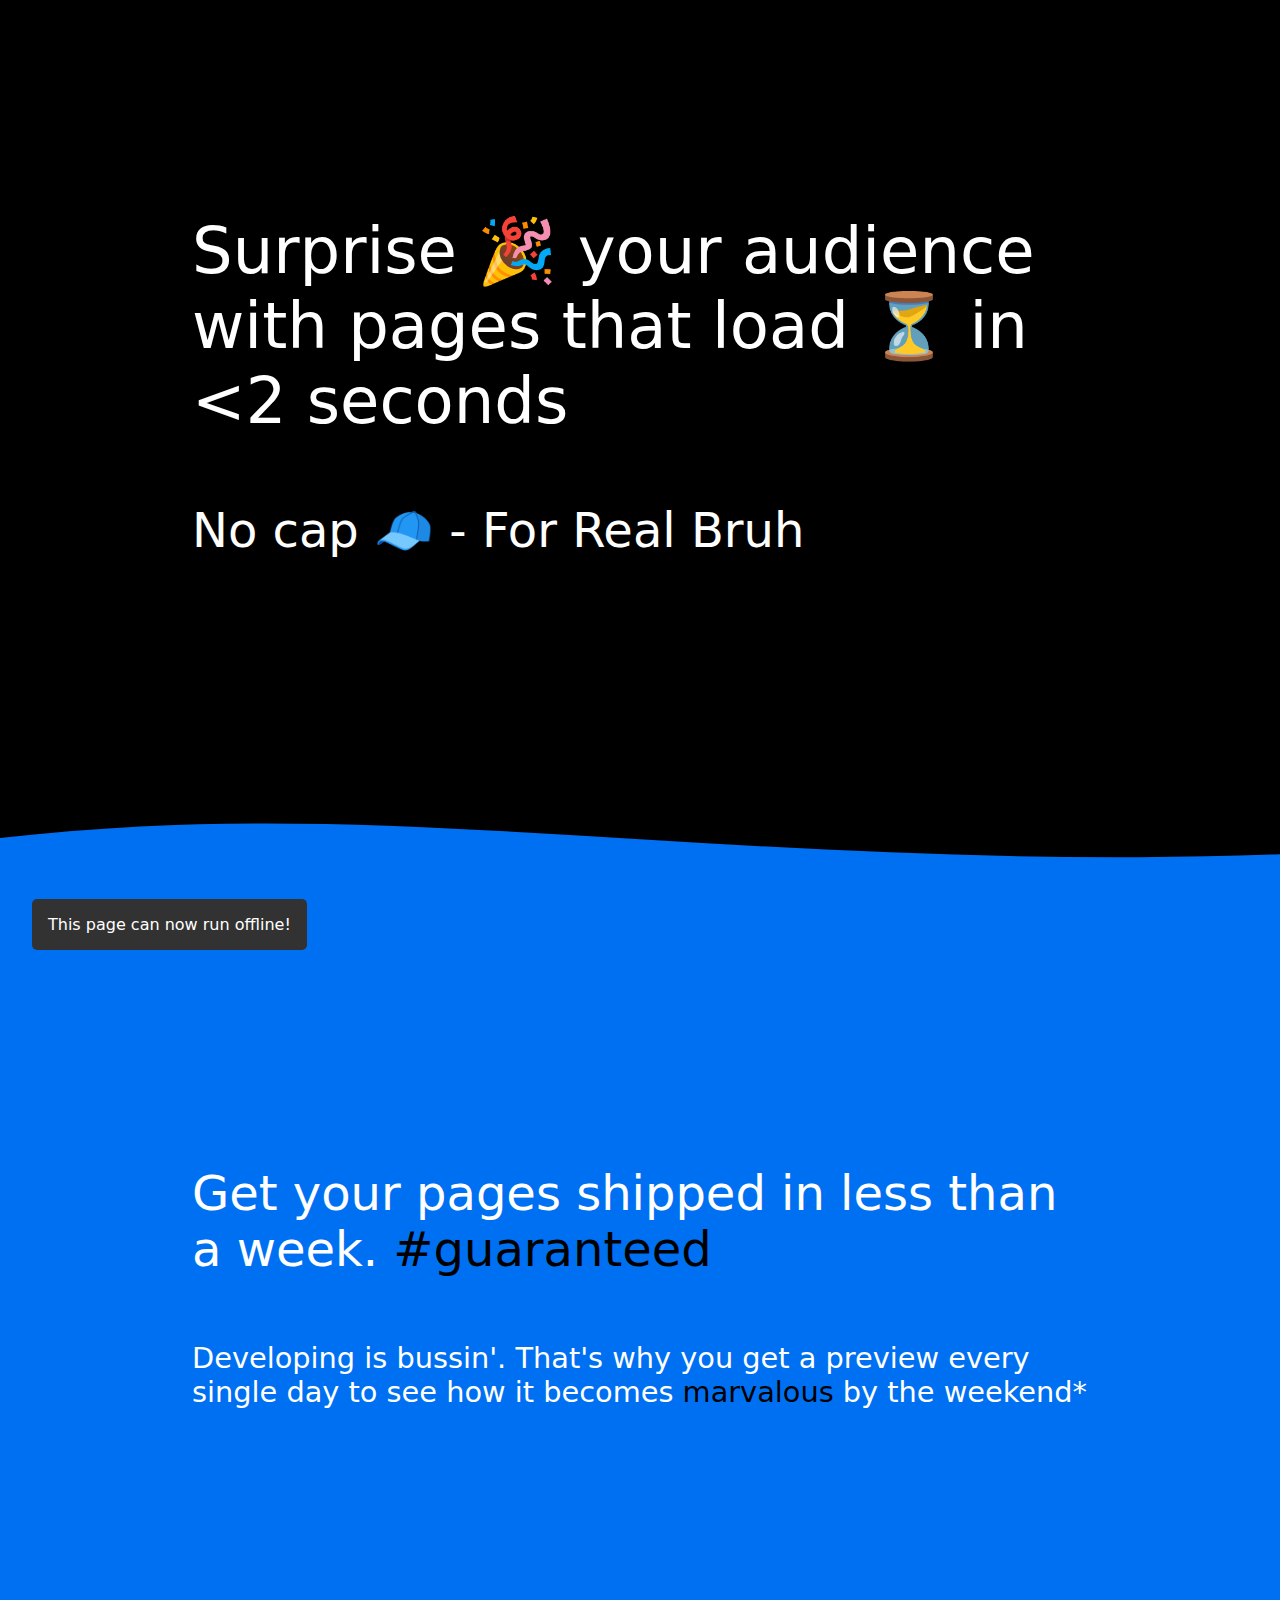
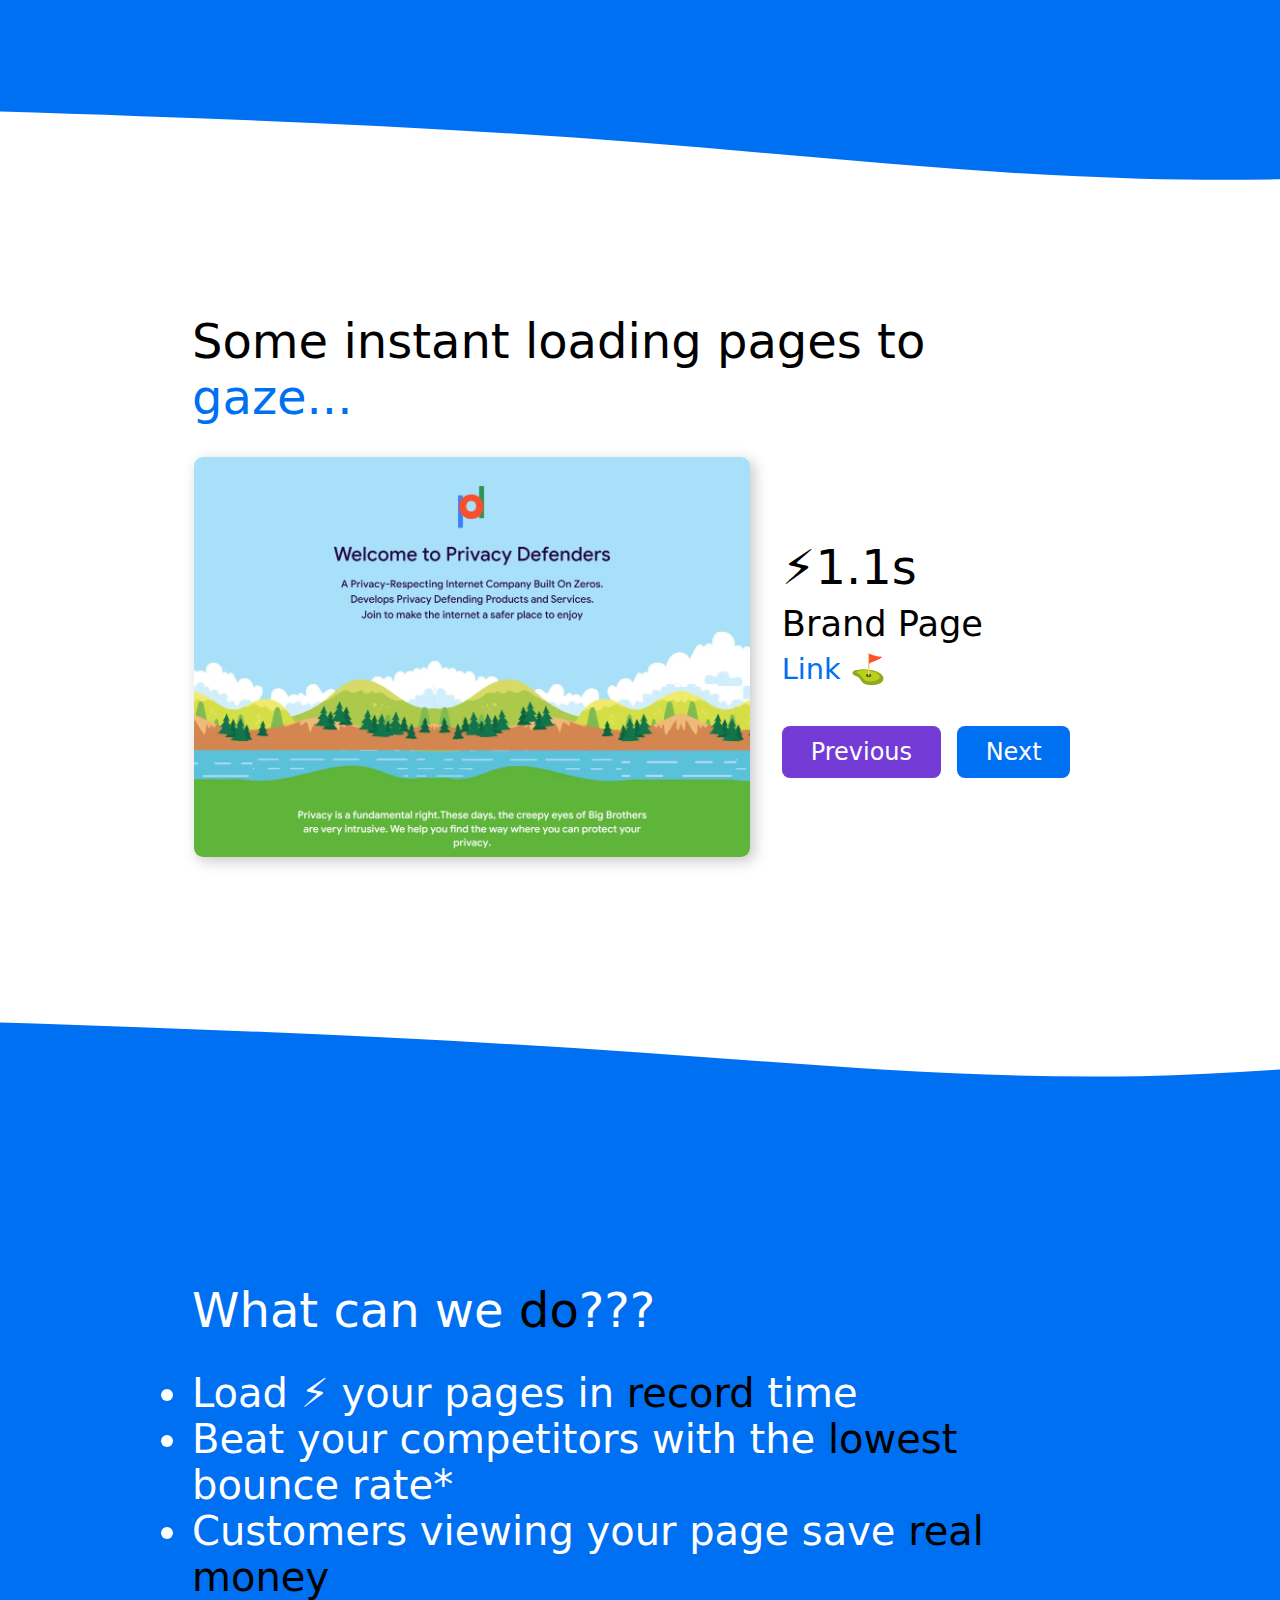
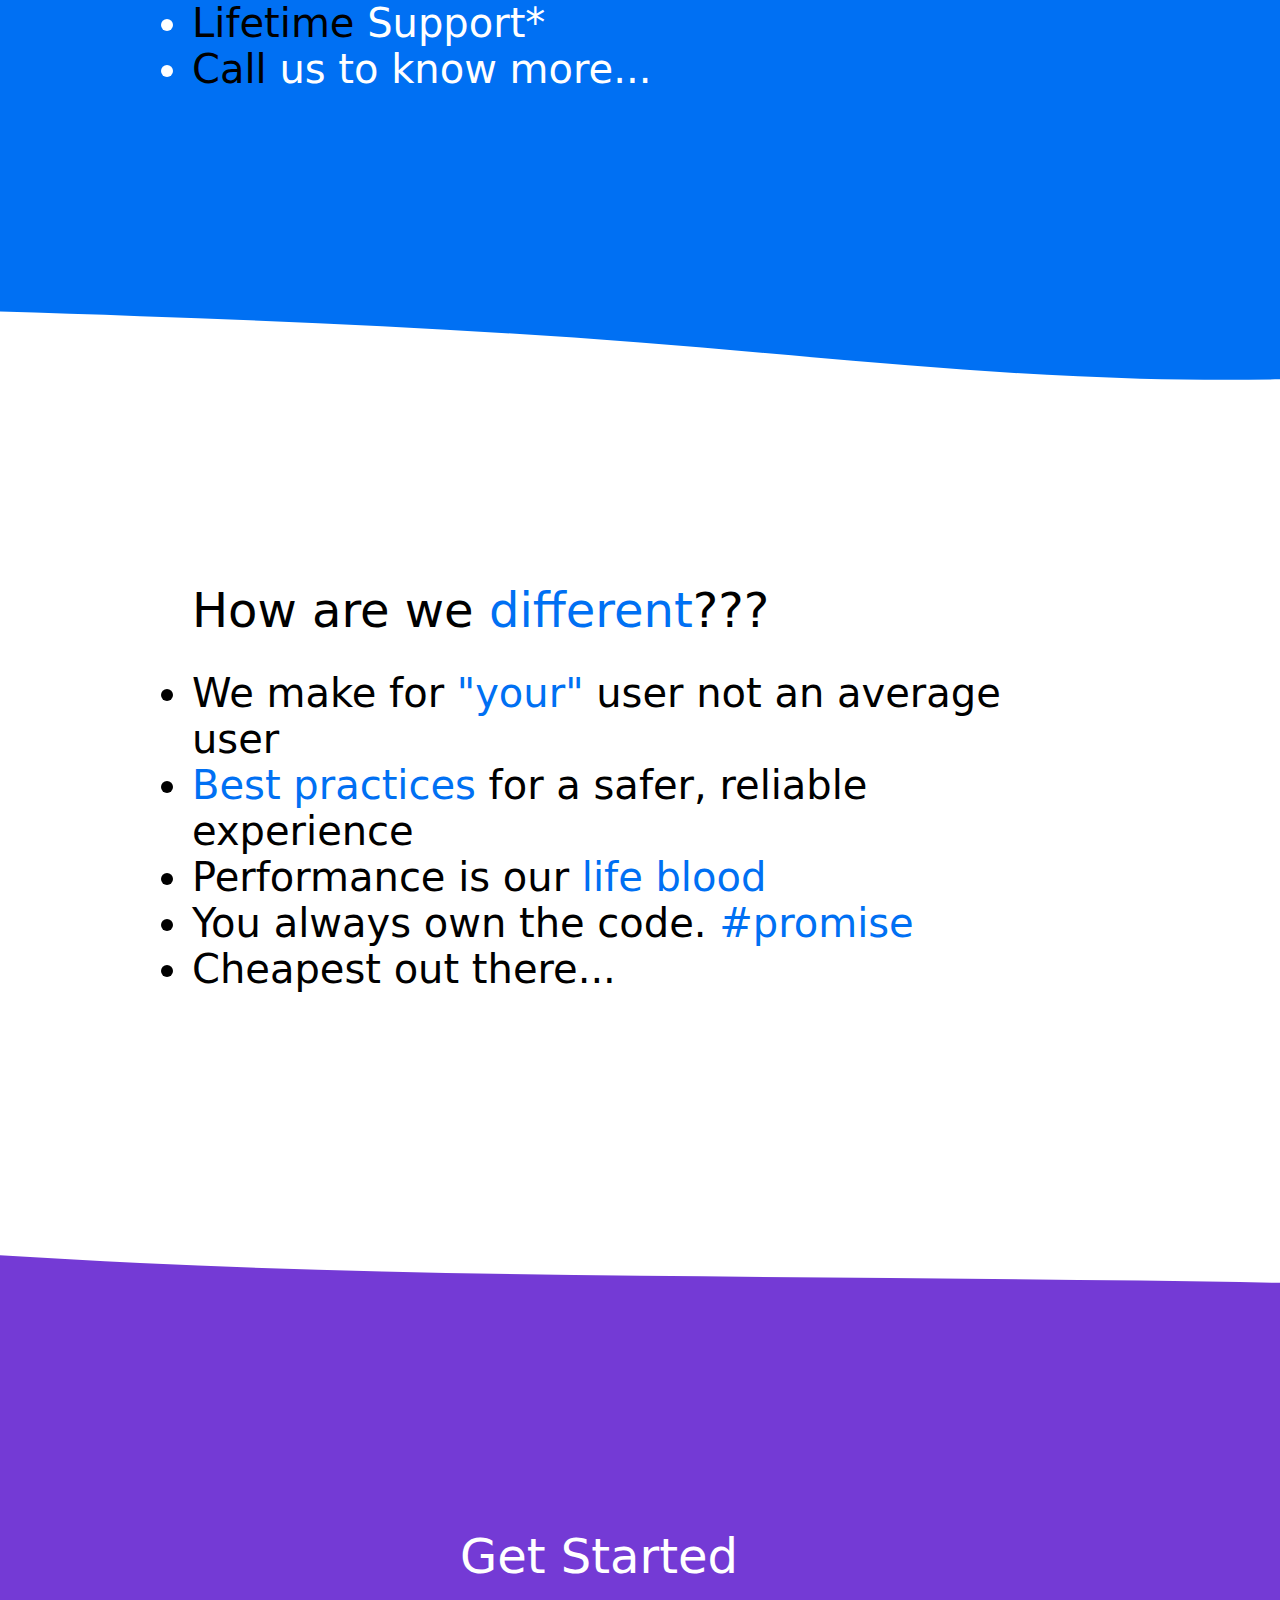
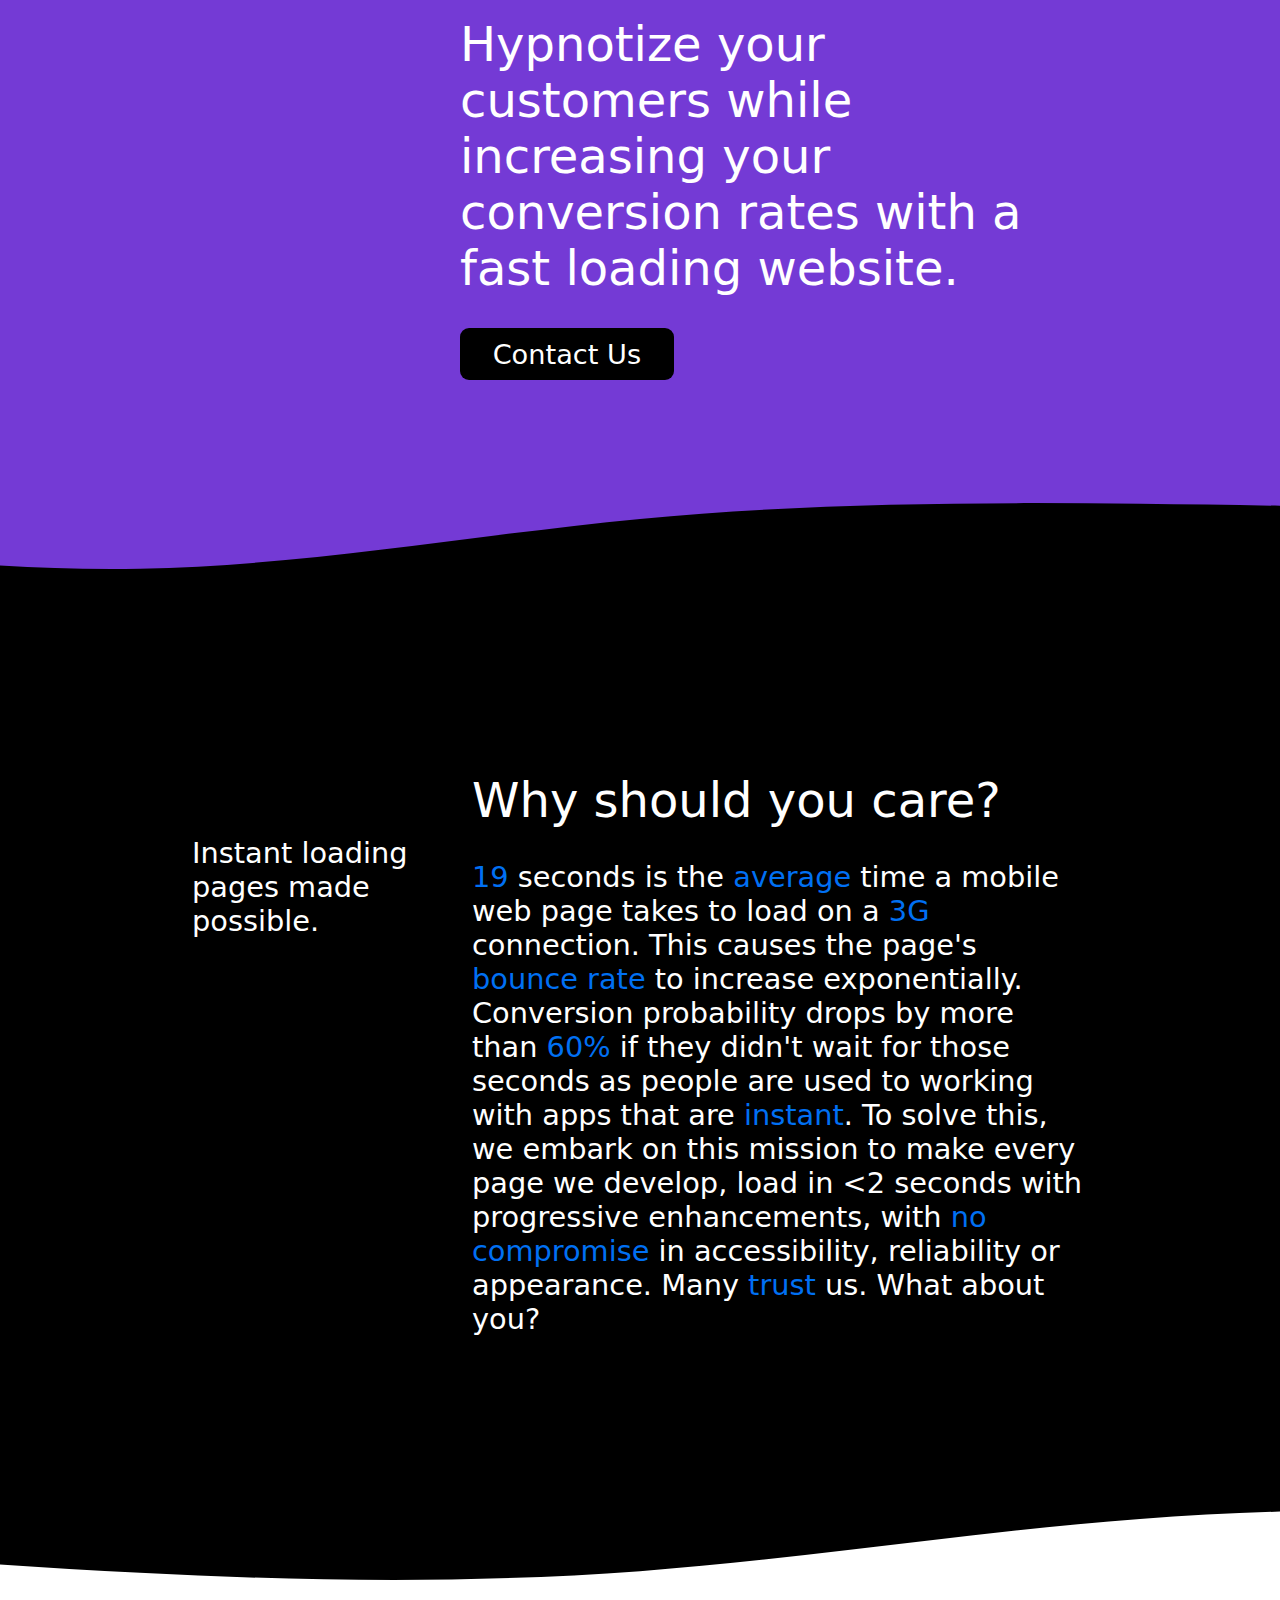
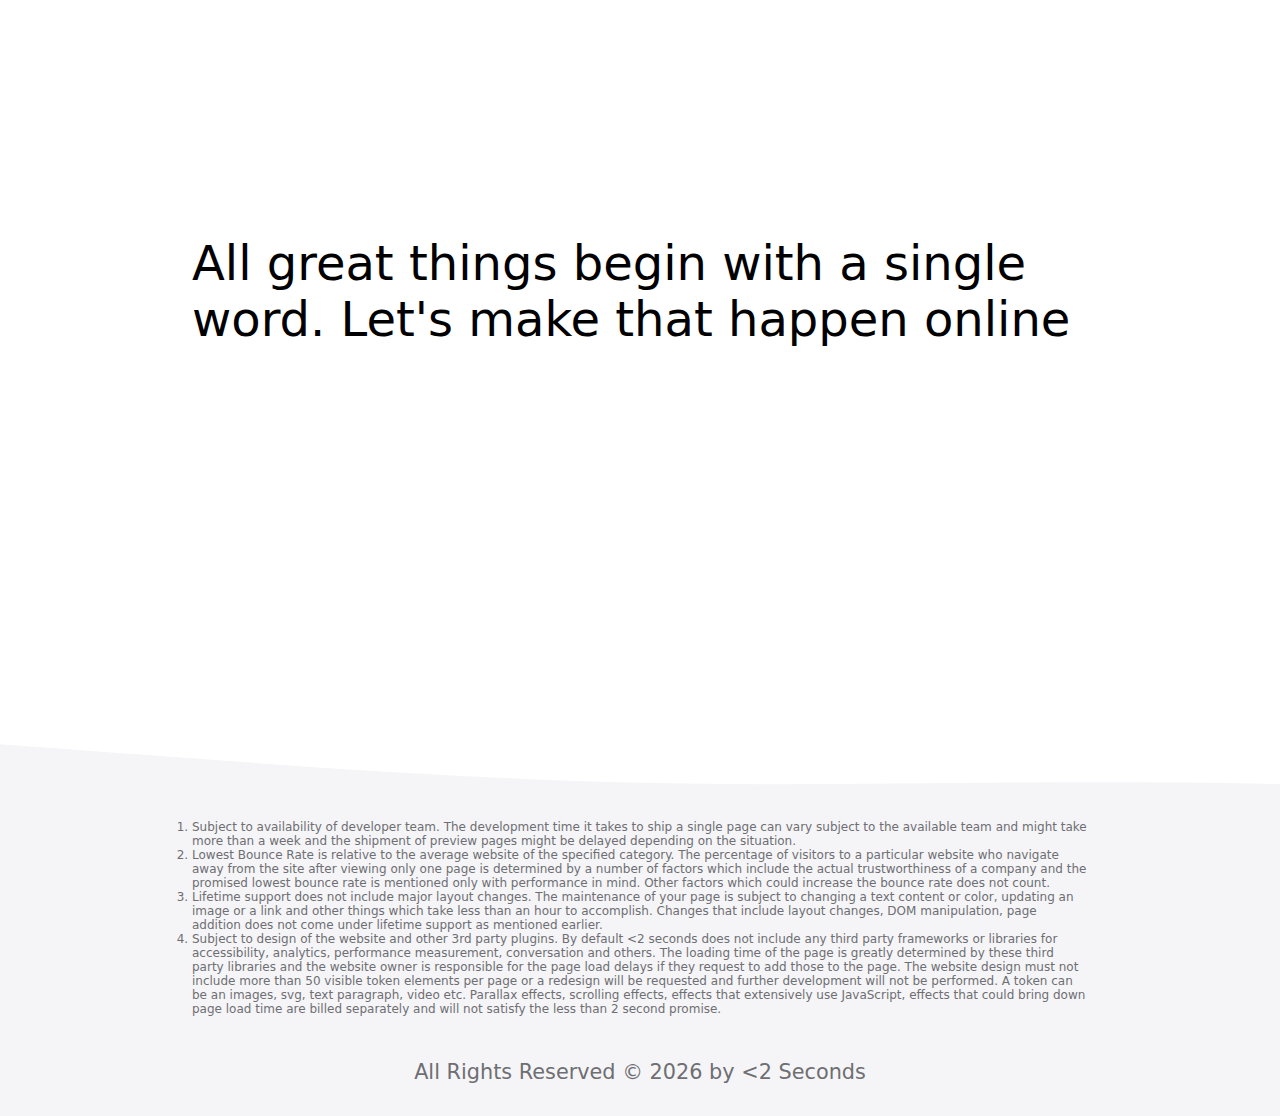
==== commit 827f3171: "Changed order of the web apps" ====
--- a/index.html
+++ b/index.html
@@ -1 +1 @@
-<!DOCTYPE html><html lang="en"><head><meta charset="UTF-8"><meta name="viewport" content="width=device-width,initial-scale=1"><meta name="description" content="Bussin Pages that load in less than 2 seconds"><meta name="keywords" content="Less than 2 seconds. Load your pages in less than two seconds, 2 seconds, load"><meta name="theme-color" content="#000000"><link rel="shortcut icon" href="/favicon.ico" type="image/x-icon"><link rel="apple-touch-icon" href="/apple-touch-icon.png"><style>:root{--black:#000000;--lightBlack:#444444;--veryLightBlack:#6e6e73;--white:#FFFFFF;--yellow:#ffc93a;--blue:#0070f3;--gray:#f5f5f7;--purple:#743ad5;--purpleHover:#672cce;--blueHover:#0066db;--backgroundRed:#f44336;--backgroundRedHover:#f32a1b;--boxShadowBlack:#44444444}@font-face{font-family:Regular;src:url(/regular.woff2) format("woff2");font-display:500;font-display:swap}body,html{margin:0;padding:0;min-height:100vh;font-family:Regular,system-ui,-apple-system,BlinkMacSystemFont,'Segoe UI',Roboto,Oxygen,Ubuntu,Cantarell,'Open Sans','Helvetica Neue',sans-serif;position:relative}button{font-family:Regular,system-ui,-apple-system,BlinkMacSystemFont,'Segoe UI',Roboto,Oxygen,Ubuntu,Cantarell,'Open Sans','Helvetica Neue',sans-serif}span.extraSpace{height:15vh}.wrapper{min-height:100vh;display:-webkit-box;display:-ms-flexbox;display:flex;-webkit-box-orient:vertical;-webkit-box-direction:normal;-ms-flex-direction:column;flex-direction:column}.firstSlide{position:relative;background-color:var(--black);display:-webkit-box;display:-ms-flexbox;display:flex;-webkit-box-orient:vertical;-webkit-box-direction:normal;-ms-flex-direction:column;flex-direction:column;-webkit-box-align:center;-ms-flex-align:center;align-items:center;-webkit-box-pack:center;-ms-flex-pack:center;justify-content:center;min-height:100vh;color:var(--white)}@media screen and (max-width:480px){.topBar{left:unset}}.introLine{display:inline;padding-bottom:4rem}.firstSlide .slideContent,.secondSlide .slideContent{padding-top:.5rem;display:-webkit-box;display:-ms-flexbox;display:flex;-webkit-box-orient:vertical;-webkit-box-direction:normal;-ms-flex-direction:column;flex-direction:column;max-width:70vw;margin:0 auto}.actualLine{display:-webkit-box;display:-ms-flexbox;display:flex;-ms-flex-wrap:wrap;flex-wrap:wrap;-webkit-box-align:center;-ms-flex-align:center;align-items:center}.firstSlide .slideContent .flashLine.firstFlashLine{font-size:4rem}@media screen and (max-width:480px){.firstSlide .slideContent .flashLine.firstFlashLine{font-size:3rem}}.firstSlide .slideContent .flashLine{font-size:3rem;padding-bottom:4rem;-webkit-box-align:center;-ms-flex-align:center;align-items:center}.secondSlide .slideContent .flashLine{font-size:3rem;padding-bottom:2rem;-webkit-box-align:center;-ms-flex-align:center;align-items:center}.firstSlide .slideContent .smallFlashLine,.secondSlide .slideContent .smallFlashLine{font-size:2rem}.firstSlide .slideContent .smallerFlashLine,.secondSlide .slideContent .smallerFlashLine{font-size:1.9rem}.firstSlide .slideContent .descriptorFlashLine,.secondSlide .slideContent .descriptorFlashLine{font-size:1.8rem}@media screen and (min-width:1200px){.firstSlide .slideContent .smallFlashLine,.secondSlide .slideContent .smallFlashLine{font-size:3rem}.firstSlide .slideContent .smallerFlashLine,.secondSlide .slideContent .smallerFlashLine{font-size:2.5rem}}.black{color:var(--black)}.blue{color:var(--blue)}.blueBG{background-color:var(--blue)}.purpleBG{background-color:var(--purple)}.section{position:absolute;bottom:0;margin-top:3rem;min-height:100px;width:100%}.blackToBlue{background:no-repeat center center;background-image:url("data:image/svg+xml,%3Csvg id='visual' viewBox='0 0 4000 200' width='4000' height='200' xmlns='http://www.w3.org/2000/svg' xmlns:xlink='http://www.w3.org/1999/xlink' version='1.1'%3E%3Crect x='0' y='0' width='4000' height='200' fill='%23000'%3E%3C/rect%3E%3Cpath d='M0 185L166.7 156.3C333.3 127.7 666.7 70.3 1000 53C1333.3 35.7 1666.7 58.3 2000 78.5C2333.3 98.7 2666.7 116.3 3000 114.3C3333.3 112.3 3666.7 90.7 3833.3 79.8L4000 69L4000 201L3833.3 201C3666.7 201 3333.3 201 3000 201C2666.7 201 2333.3 201 2000 201C1666.7 201 1333.3 201 1000 201C666.7 201 333.3 201 166.7 201L0 201Z' fill='%230070f3' stroke-linecap='round' stroke-linejoin='miter'%3E%3C/path%3E%3C/svg%3E");background-size:cover}.blueToWhite{background:no-repeat center center;background-image:url("data:image/svg+xml,%3Csvg id='visual' viewBox='0 0 4000 200' width='4000' height='200' xmlns='http://www.w3.org/2000/svg' xmlns:xlink='http://www.w3.org/1999/xlink' version='1.1'%3E%3Crect x='0' y='0' width='4000' height='200' fill='%230070f3'%3E%3C/rect%3E%3Cpath d='M0 4L166.7 8.2C333.3 12.3 666.7 20.7 1000 32.3C1333.3 44 1666.7 59 2000 85.2C2333.3 111.3 2666.7 148.7 3000 157.3C3333.3 166 3666.7 146 3833.3 136L4000 126L4000 201L3833.3 201C3666.7 201 3333.3 201 3000 201C2666.7 201 2333.3 201 2000 201C1666.7 201 1333.3 201 1000 201C666.7 201 333.3 201 166.7 201L0 201Z' fill='%23fff' stroke-linecap='round' stroke-linejoin='miter'%3E%3C/path%3E%3C/svg%3E");background-size:cover}.whiteToBlue{background:no-repeat center center;background-image:url("data:image/svg+xml,%3Csvg id='visual' viewBox='0 0 4000 200' width='4000' height='200' xmlns='http://www.w3.org/2000/svg' xmlns:xlink='http://www.w3.org/1999/xlink' version='1.1'%3E%3Crect x='0' y='0' width='4000' height='200' fill='%23fff'%3E%3C/rect%3E%3Cpath d='M0 25L166.7 29.3C333.3 33.7 666.7 42.3 1000 54.3C1333.3 66.3 1666.7 81.7 2000 104.8C2333.3 128 2666.7 159 3000 152.3C3333.3 145.7 3666.7 101.3 3833.3 79.2L4000 57L4000 201L3833.3 201C3666.7 201 3333.3 201 3000 201C2666.7 201 2333.3 201 2000 201C1666.7 201 1333.3 201 1000 201C666.7 201 333.3 201 166.7 201L0 201Z' fill='%230070f3' stroke-linecap='round' stroke-linejoin='miter'%3E%3C/path%3E%3C/svg%3E");background-size:cover}.whiteToPurple{background:no-repeat center center;background-image:url("data:image/svg+xml,%3Csvg id='visual' viewBox='0 0 4000 200' width='4000' height='200' xmlns='http://www.w3.org/2000/svg' xmlns:xlink='http://www.w3.org/1999/xlink' version='1.1'%3E%3Crect x='0' y='0' width='4000' height='200' fill='%23fff'%3E%3C/rect%3E%3Cpath d='M0 58L166.7 71C333.3 84 666.7 110 1000 126C1333.3 142 1666.7 148 2000 151.7C2333.3 155.3 2666.7 156.7 3000 161.2C3333.3 165.7 3666.7 173.3 3833.3 177.2L4000 181L4000 201L3833.3 201C3666.7 201 3333.3 201 3000 201C2666.7 201 2333.3 201 2000 201C1666.7 201 1333.3 201 1000 201C666.7 201 333.3 201 166.7 201L0 201Z' fill='%23743ad5' stroke-linecap='round' stroke-linejoin='miter'%3E%3C/path%3E%3C/svg%3E");background-size:cover}.purpleToBlack{background:no-repeat center center;background-image:url("data:image/svg+xml,%3Csvg id='visual' viewBox='0 0 4000 200' width='4000' height='200' xmlns='http://www.w3.org/2000/svg' xmlns:xlink='http://www.w3.org/1999/xlink' version='1.1'%3E%3Crect x='0' y='0' width='4000' height='200' fill='%23743ad5'%3E%3C/rect%3E%3Cpath d='M0 45L166.7 69.7C333.3 94.3 666.7 143.7 1000 137.5C1333.3 131.3 1666.7 69.7 2000 37.8C2333.3 6 2666.7 4 3000 7.5C3333.3 11 3666.7 20 3833.3 24.5L4000 29L4000 201L3833.3 201C3666.7 201 3333.3 201 3000 201C2666.7 201 2333.3 201 2000 201C1666.7 201 1333.3 201 1000 201C666.7 201 333.3 201 166.7 201L0 201Z' fill='%23000' stroke-linecap='round' stroke-linejoin='miter'%3E%3C/path%3E%3C/svg%3E");background-size:cover}.blackToWhite{background:no-repeat center center;background-image:url("data:image/svg+xml,%3Csvg id='visual' viewBox='0 0 4000 200' width='4000' height='200' xmlns='http://www.w3.org/2000/svg' xmlns:xlink='http://www.w3.org/1999/xlink' version='1.1'%3E%3Crect x='0' y='0' width='4000' height='200' fill='%23000'%3E%3C/rect%3E%3Cpath d='M0 70L166.7 84.7C333.3 99.3 666.7 128.7 1000 145.7C1333.3 162.7 1666.7 167.3 2000 142.3C2333.3 117.3 2666.7 62.7 3000 37.8C3333.3 13 3666.7 18 3833.3 20.5L4000 23L4000 201L3833.3 201C3666.7 201 3333.3 201 3000 201C2666.7 201 2333.3 201 2000 201C1666.7 201 1333.3 201 1000 201C666.7 201 333.3 201 166.7 201L0 201Z' fill='%23fff' stroke-linecap='round' stroke-linejoin='miter'%3E%3C/path%3E%3C/svg%3E");background-size:cover;bottom:unset;top:0;margin-top:unset}.whiteToGray{background:no-repeat center center;background-image:url("data:image/svg+xml,%3Csvg id='visual' viewBox='0 0 4000 200' width='4000' height='200' xmlns='http://www.w3.org/2000/svg' xmlns:xlink='http://www.w3.org/1999/xlink' version='1.1'%3E%3Crect x='0' y='0' width='4000' height='200' fill='%23fff'%3E%3C/rect%3E%3Cpath d='M0 36L166.7 48.2C333.3 60.3 666.7 84.7 1000 109.2C1333.3 133.7 1666.7 158.3 2000 165.7C2333.3 173 2666.7 163 3000 164.5C3333.3 166 3666.7 179 3833.3 185.5L4000 192L4000 201L3833.3 201C3666.7 201 3333.3 201 3000 201C2666.7 201 2333.3 201 2000 201C1666.7 201 1333.3 201 1000 201C666.7 201 333.3 201 166.7 201L0 201Z' fill='%23f5f5f7' stroke-linecap='round' stroke-linejoin='miter'%3E%3C/path%3E%3C/svg%3E");background-size:cover}@media screen and (max-width:480px){.paddingTop5RMo{padding-top:3rem}.firstSlide .slideContent .flashLine,.secondSlide .slideContent .flashLine{font-size:2.5rem;padding-bottom:1rem}.firstSlide .slideContent .smallFlashLine,.secondSlide .slideContent .smallFlashLine{font-size:1.8rem}.firstSlide .slideContent .smallerFlashLine,.secondSlide .slideContent .smallerFlashLine{font-size:1.8rem}.firstSlide .slideContent .descriptorFlashLine,.secondSlide .slideContent .descriptorFlashLine{font-size:1.3rem}}.flexCenter{display:-webkit-box;display:-ms-flexbox;display:flex;-webkit-box-pack:center;-ms-flex-pack:center;justify-content:center}.secondSlide{background-color:var(--white);min-height:100vh;position:relative}.flexCenterAll{display:-webkit-box;display:-ms-flexbox;display:flex;-webkit-box-align:center;-ms-flex-align:center;align-items:center;-webkit-box-pack:center;-ms-flex-pack:center;justify-content:center}.sitesContainer{display:-webkit-box;display:-ms-flexbox;display:flex;-webkit-box-orient:vertical;-webkit-box-direction:normal;-ms-flex-direction:column;flex-direction:column;-webkit-box-align:center;-ms-flex-align:center;align-items:center;-webkit-box-pack:center;-ms-flex-pack:center;justify-content:center}.contentPhase{display:-webkit-box;display:-ms-flexbox;display:flex;-webkit-box-align:center;-ms-flex-align:center;align-items:center;-webkit-box-pack:center;-ms-flex-pack:center;justify-content:center}.contentPhase img{width:auto;border-radius:9px;-webkit-box-shadow:4px 4px 13px 1px var(--boxShadowBlack);box-shadow:4px 4px 13px 1px var(--boxShadowBlack)}.contentPhase .siteInfoContainer{padding-left:2rem;display:-webkit-box;display:-ms-flexbox;display:flex;-webkit-box-orient:vertical;-webkit-box-direction:normal;-ms-flex-direction:column;flex-direction:column;font-size:1.8rem}.controlPhase{display:-webkit-box;display:-ms-flexbox;display:flex;-webkit-box-align:center;-ms-flex-align:center;align-items:center;padding-top:2rem}.controlPhase button{padding:.5em 1.2em;border:0;border-radius:8px;font-size:1.5rem;color:var(--white);margin-right:1rem;cursor:pointer}@media screen and (max-width:480px){.controlPhase{padding-top:.8rem}.controlPhase button{font-size:1.1rem}}.controlPhase button:active{-webkit-transform:translateY(3px);-ms-transform:translateY(3px);transform:translateY(3px);-webkit-transition:-webkit-transform .1s linear;transition:-webkit-transform .1s linear;-o-transition:transform .1s linear;transition:transform .1s linear;transition:transform .1s linear,-webkit-transform .1s linear}.prevButton{background-color:var(--purple)}.nextButton{background-color:var(--blue)}.prevButton:hover{background-color:var(--purpleHover)}.nextButton:hover{background-color:var(--blueHover)}.pageLocation,.pageSpeed,.pageType{padding-bottom:.5rem}.pageSpeed{font-size:3rem}.pageType{font-size:2.2rem}.pageLocation{text-decoration:none;color:var(--blue);font-size:1.8rem}@media screen and (min-height:1000px){.contentPhase img{height:350px}.contentPhase{-webkit-box-orient:vertical;-webkit-box-direction:normal;-ms-flex-direction:column;flex-direction:column}.siteInfoContainer{padding-top:.5rem}.pageLocation,.pageSpeed,.pageType{text-align:center}}@media screen and (min-height:1100px){.contentPhase img{height:500px}}@media screen and (min-height:1300px){.contentPhase img{height:600px}.siteInfoContainer{padding-top:2rem}}@media screen and (max-width:480px){.contentPhase img{height:230px}.contentPhase{-webkit-box-orient:vertical;-webkit-box-direction:normal;-ms-flex-direction:column;flex-direction:column}.siteInfoContainer{padding-top:.5rem}.pageLocation,.pageSpeed,.pageType{text-align:center}.pageSpeed{font-size:1.4rem}.pageType{font-size:1.2rem}.pageLocation{font-size:1.1rem}.contentPhase .siteInfoContainer{padding-left:unset}}@media screen and (max-width:300px){.contentPhase img{height:128px}}.secondSlide.blueBG{background-color:var(--blue);color:var(--white)}.secondSlide.purpleBG{background-color:var(--purple);color:var(--white)}.secondSlide.blackBG{background-color:var(--black);color:var(--white)}.secondSlide.grayBG{background-color:var(--gray);color:var(--veryLightBlack);min-height:unset}.secondSlide.blackBG .slideContent,.secondSlide.purpleBG .slideContent{display:-webkit-box;display:-ms-flexbox;display:flex;-webkit-box-align:start;-ms-flex-align:start;align-items:flex-start;-webkit-box-pack:center;-ms-flex-pack:center;justify-content:center;-webkit-box-orient:horizontal;-webkit-box-direction:normal;-ms-flex-direction:row;flex-direction:row}.unorderedList{padding-left:0;margin:0}.aboutLeft{padding-right:3rem}.aboutLeft img{border-radius:14px}@media screen and (max-width:480px){.secondSlide.blackBG .slideContent,.secondSlide.purpleBG .slideContent{-webkit-box-orient:vertical;-webkit-box-direction:normal;-ms-flex-direction:column;flex-direction:column}.aboutLeft img{height:120px;width:120px}.whyLeft{padding-right:unset}.aboutLeft{padding-right:unset;display:-webkit-box;display:-ms-flexbox;display:flex;width:100%;-webkit-box-pack:center;-ms-flex-pack:center;justify-content:center;-webkit-box-align:center;-ms-flex-align:center;align-items:center}.center{text-align:center}}.contactUsButton{background-color:var(--black);padding:.4em 1.2em;border:0;border-radius:9px;color:var(--white);margin-top:2rem;font-size:1.7rem;cursor:pointer}.contactUsButton:hover{background-color:rgba(0,0,0,.462)}.whyLeft{display:-webkit-box;display:-ms-flexbox;display:flex;-webkit-box-orient:vertical;-webkit-box-direction:normal;-ms-flex-direction:column;flex-direction:column;padding-right:1.5rem;padding-bottom:1rem}@media screen and (min-height:1000px){.secondSlide.blackBG .slideContent{-webkit-box-orient:vertical;-webkit-box-direction:normal;-ms-flex-direction:column;flex-direction:column}}.contactLogos{display:-webkit-box;display:-ms-flexbox;display:flex;-webkit-box-align:center;-ms-flex-align:center;align-items:center}@media screen and (max-width:480px){.contactLogos img{height:60px;width:60px}}.asterisk{padding-left:0;font-size:.75rem}.rightsReserved{text-align:center;font-size:1.3rem;padding-top:2rem;padding-bottom:2rem}@media (width:540px),(width:720px){.contentPhase{-webkit-box-orient:vertical;-webkit-box-direction:normal;-ms-flex-direction:column;flex-direction:column}.contentPhase img{height:auto;width:500px}.aboutLeft img{height:170px;width:170px}.contactSlide{-webkit-box-orient:vertical;-webkit-box-direction:normal;-ms-flex-direction:column;flex-direction:column}span.extraSpace{height:20vh}}@media (width:320px){span.extraSpace{height:20vh}}.materialStatus{position:fixed;bottom:-50px;display:-webkit-box;display:-ms-flexbox;display:flex;padding:1rem;border:0;border-radius:5px;background-color:#323232;color:#fff;left:2rem;animation:closeMaterialStatus .2s linear 1 reverse forwards}@media screen and (max-width:480px){.materialStatus{width:85vw;left:50%;-webkit-transform:translate(-50%);-ms-transform:translate(-50%);transform:translate(-50%)}}@-webkit-keyframes closeMaterialStatus{0%{bottom:30px}25%{bottom:15px}50%{bottom:0}75%{bottom:-30px}100%{bottom:-50px}}@keyframes closeMaterialStatus{0%{bottom:30px}25%{bottom:15px}50%{bottom:0}75%{bottom:-30px}100%{bottom:-50px}}</style><title>&lt;2 seconds</title></head><body><div class="wrapper"><div class="firstSlide"><div class="slideContent paddingTop5RMo"><div class="introLine"><span class="flashLine firstFlashLine">Surprise 🎉 your audience with pages that load ⏳ in </span><span class="flashLine firstFlashLine">&lt;2 seconds</span></div><span class="smallFlashLine">No cap 🧢 - For Real Bruh </span><span class="extraSpace"></span></div><div class="section blackToBlue"></div></div><div class="firstSlide blueBG"><div class="slideContent"><span class="flashLine">Get your pages shipped in less than a week. <span class="black">#guaranteed</span> </span><span class="descriptorFlashLine">Developing is bussin'. That's why you get a preview every single day to see how it becomes <span class="black">marvalous</span> by the weekend* </span><span class="extraSpace"></span></div><div class="section blueToWhite"></div></div><div class="secondSlide flexCenterAll"><div class="slideContent"><span class="flashLine">Some instant loading pages to <span class="blue">gaze...</span></span><div class="sitesContainer"><div class="contentPhase"><div class="siteImageContainer"><img loading="lazy" src="/pages/paint.webp" alt="Paint" height="400" width="556"></div><div class="siteInfoContainer"><span class="pageSpeed">⚡1.2s</span> <span class="pageType">Landing Page</span> <a class="pageLocation" rel="noopener noreferrer" href="https://newpaint.netlify.app">Link ⛳</a><div class="controlPhase"><button type="button" class="prevButton" data-prev="1" aria-label="prev">Previous</button> <button type="button" class="nextButton" data-prev="1" aria-label="next">Next</button></div></div></div></div><span class="extraSpace"></span></div><div class="section whiteToBlue"></div></div><div class="secondSlide blueBG flexCenterAll"><div class="slideContent"><span class="flashLine">What can we <span class="black">do</span>??? </span><span class="smallerFlashLine"><ul class="unorderedList"><li>Load ⚡ your pages in <span class="black">record</span> time</li><li>Beat your competitors with the <span class="black">lowest</span> bounce rate*</li><li>Customers viewing your page save <span class="black">real money</span></li><li><span class="black">Lifetime</span> Support*</li><li><span class="black">Call</span> us to know more...</li></ul></span><span class="extraSpace"></span></div><div class="section blueToWhite"></div></div><div class="secondSlide flexCenterAll"><div class="slideContent"><span class="flashLine">How are we <span class="blue">different</span>??? </span><span class="smallerFlashLine"><ul class="unorderedList"><li>We make for <span class="blue">"your"</span> user not an average user</li><li><span class="blue">Best practices</span> for a safer, reliable experience</li><li>Performance is our <span class="blue">life blood</span></li><li>You always own the code. <span class="blue">#promise</span></li><li>Cheapest out there...</li></ul></span><span class="extraSpace"></span></div><div class="section whiteToPurple"></div></div><div class="secondSlide flexCenterAll purpleBG contactSlide"><div class="slideContent"><div class="aboutLeft"><img loading="lazy" src="/lightning.webp" alt="Lightning" height="220" width="220"></div><div class="aboutRight center"><div class="flashLine">Get Started</div><div class="smallFlashLine">Hypnotize your customers while increasing your conversion rates with a fast loading website.</div><button type="button" aria-label="Contact Us" class="contactUsButton">Contact Us</button></div></div><span class="extraSpace"></span><div class="section purpleToBlack"></div></div><div class="secondSlide flexCenterAll blackBG"><div class="slideContent"><div class="whyLeft"><img loading="lazy" src="/fullLogo.webp" alt="Full Logo" height="64" width="256"> <span class="descriptorFlashLine">Instant loading pages made possible.</span></div><div class="whyRight"><div class="flashLine">Why should you care?</div><div class="descriptorFlashLine"><span class="blue">19</span> seconds is the <span class="blue">average</span> time a mobile web page takes to load on a <span class="blue">3G</span> connection. This causes the page's <span class="blue">bounce rate</span> to increase exponentially. Conversion probability drops by more than <span class="blue">60%</span> if they didn't wait for those seconds as people are used to working with apps that are <span class="blue">instant</span>. To solve this, we embark on this mission to make every page we develop, load in &lt;2 seconds with progressive enhancements, with <span class="blue">no compromise</span> in accessibility, reliability or appearance. Many <span class="blue">trust</span> us. What about you?</div></div></div></div><div class="secondSlide flexCenterAll"><div class="slideContent"><span class="flashLine">All great things begin with a single word. Let's make that happen online</span><div class="contactLogos"><a href="https://facebook.com/tharunoptimus" rel="noopener noreferrer"><img loading="lazy" src="/icons/facebook.svg" alt="Facebook" height="90" width="90"> </a><a href="https://instagram.com/tharunoptimus" rel="noopener noreferrer"><img loading="lazy" src="/icons/instagram.svg" alt="instagram" height="90" width="90"> </a><a href="https://github.com/tharunoptimus" rel="noopener noreferrer"><img loading="lazy" src="/icons/github.svg" alt="github" height="90" width="90"> </a><a href="mailto:tharunoptimus@proton.me" rel="noopener noreferrer"><img loading="lazy" src="/icons/outlook.svg" alt="Mail" height="90" width="90"></a></div></div><div class="section blackToWhite"></div><div class="section whiteToGray"></div></div><div class="secondSlide grayBG"><div class="slideContent"><ol class="asterisk"><li>Subject to availability of developer team. The development time it takes to ship a single page can vary subject to the available team and might take more than a week and the shipment of preview pages might be delayed depending on the situation.</li><li>Lowest Bounce Rate is relative to the average website of the specified category. The percentage of visitors to a particular website who navigate away from the site after viewing only one page is determined by a number of factors which include the actual trustworthiness of a company and the promised lowest bounce rate is mentioned only with performance in mind. Other factors which could increase the bounce rate does not count.</li><li>Lifetime support does not include major layout changes. The maintenance of your page is subject to changing a text content or color, updating an image or a link and other things which take less than an hour to accomplish. Changes that include layout changes, DOM manipulation, page addition does not come under lifetime support as mentioned earlier.</li><li>Subject to design of the website and other 3rd party plugins. By default &lt;2 seconds does not include any third party frameworks or libraries for accessibility, analytics, performance measurement, conversation and others. The loading time of the page is greatly determined by these third party libraries and the website owner is responsible for the page load delays if they request to add those to the page. The website design must not include more than 50 visible token elements per page or a redesign will be requested and further development will not be performed. A token can be an images, svg, text paragraph, video etc. Parallax effects, scrolling effects, effects that extensively use JavaScript, effects that could bring down page load time are billed separately and will not satisfy the less than 2 second promise.</li></ol><div class="rightsReserved">All Rights Reserved © 2022 by &lt;2 Seconds</div></div></div></div><script defer>function stat(b){let a=` <div class="materialStatus"><span>${b}</span></div>`;a=(a=new DOMParser().parseFromString(a,"text/html")).querySelector("div.materialStatus"),document.body.appendChild(a),setTimeout(()=>{a.style.animation="closeMaterialStatus 0.2s linear 5s 1 forwards"},5e3)}let qs=a=>document.querySelector(a),pages=[{src:"/pages/paint.webp",speed:1.2,type:"Landing Page",location:"https://newpaint.netlify.app",name:"Paint"},{src:"/pages/blog.webp",speed:1.6,type:"Blog",location:"https://thatblog.netlify.app",name:"That Blog"},{src:"/pages/fire.webp",speed:1.7,type:"Brand Page",location:"https://fireoauth.netlify.app",name:"Fire OAuth"},{src:"/pages/cool.webp",speed:.8,type:"Code Generator",location:"https://coolsw.pages.dev",name:"Cool SW"},{src:"/pages/idly.webp",speed:1.4,type:"Landing Page",location:"https://idly1.netlify.app",name:"Idly"},{src:"/pages/privacy.webp",speed:1.1,type:"Brand Page",location:"https://privacydefenders.pages.dev",name:"Privacy Defenders"},{src:"/pages/infant.webp",speed:.9,type:"Landing Page",location:"https://infant.pages.dev",name:"Infant Lang"},],fa=b=>{let c="",a=pages[b-1];return c+`<div class="contentPhase"><div class="siteImageContainer"><img src="${a.src}" alt="${a.name}" height="400" width="556"></div><div class="siteInfoContainer"><span class="pageSpeed">⚡${a.speed}s</span><span class="pageType">${a.type}</span><a class="pageLocation" rel="noopener noreferrer" href="${a.location}">Link ⛳</a><div class="controlPhase"><button type="button" class="prevButton" data-prev="${b}" aria-label="prev">Previous</button> <button type="button" class="nextButton" data-prev="${b}" aria-label="next">Next</button></div></div></div>`};document.addEventListener("click",c=>{let b=c.target;if(b.classList.contains("prevButton")||b.classList.contains("nextButton")){let a=b.dataset.prev;b.classList.contains("prevButton")?a--:a++,a<=0&&(a=pages.length),a>pages.length&&(a=1);let d=fa(a);qs(".sitesContainer").innerHTML=d,c.stopPropagation()}}),qs(".rightsReserved").textContent=`All Rights Reserved \xa9 ${new Date().getFullYear()} by <2 Seconds`;</script><script defer>"serviceWorker"in navigator&&window.addEventListener("load",()=>{navigator.serviceWorker.register("/sw.js").then(a=>{console.debug("Success: ",a.scope),null==localStorage.getItem("offline")&&(localStorage.setItem("offline","true"),stat("This page can now run offline!"))}).catch(a=>console.debug("Failure: ",a))})</script></body></html>+<!DOCTYPE html><html lang="en"><head><meta charset="UTF-8"><meta name="viewport" content="width=device-width,initial-scale=1"><meta name="description" content="Bussin Pages that load in less than 2 seconds"><meta name="keywords" content="Less than 2 seconds. Load your pages in less than two seconds, 2 seconds, load"><meta name="theme-color" content="#000000"><link rel="shortcut icon" href="/favicon.ico" type="image/x-icon"><link rel="apple-touch-icon" href="/apple-touch-icon.png"><style>:root{--black:#000000;--lightBlack:#444444;--veryLightBlack:#6e6e73;--white:#FFFFFF;--yellow:#ffc93a;--blue:#0070f3;--gray:#f5f5f7;--purple:#743ad5;--purpleHover:#672cce;--blueHover:#0066db;--backgroundRed:#f44336;--backgroundRedHover:#f32a1b;--boxShadowBlack:#44444444}@font-face{font-family:Regular;src:url(/regular.woff2) format("woff2");font-display:500;font-display:swap}body,html{margin:0;padding:0;min-height:100vh;font-family:Regular,system-ui,-apple-system,BlinkMacSystemFont,'Segoe UI',Roboto,Oxygen,Ubuntu,Cantarell,'Open Sans','Helvetica Neue',sans-serif;position:relative}button{font-family:Regular,system-ui,-apple-system,BlinkMacSystemFont,'Segoe UI',Roboto,Oxygen,Ubuntu,Cantarell,'Open Sans','Helvetica Neue',sans-serif}span.extraSpace{height:15vh}.wrapper{min-height:100vh;display:-webkit-box;display:-ms-flexbox;display:flex;-webkit-box-orient:vertical;-webkit-box-direction:normal;-ms-flex-direction:column;flex-direction:column}.firstSlide{position:relative;background-color:var(--black);display:-webkit-box;display:-ms-flexbox;display:flex;-webkit-box-orient:vertical;-webkit-box-direction:normal;-ms-flex-direction:column;flex-direction:column;-webkit-box-align:center;-ms-flex-align:center;align-items:center;-webkit-box-pack:center;-ms-flex-pack:center;justify-content:center;min-height:100vh;color:var(--white)}@media screen and (max-width:480px){.topBar{left:unset}}.introLine{display:inline;padding-bottom:4rem}.firstSlide .slideContent,.secondSlide .slideContent{padding-top:.5rem;display:-webkit-box;display:-ms-flexbox;display:flex;-webkit-box-orient:vertical;-webkit-box-direction:normal;-ms-flex-direction:column;flex-direction:column;max-width:70vw;margin:0 auto}.actualLine{display:-webkit-box;display:-ms-flexbox;display:flex;-ms-flex-wrap:wrap;flex-wrap:wrap;-webkit-box-align:center;-ms-flex-align:center;align-items:center}.firstSlide .slideContent .flashLine.firstFlashLine{font-size:4rem}@media screen and (max-width:480px){.firstSlide .slideContent .flashLine.firstFlashLine{font-size:3rem}}.firstSlide .slideContent .flashLine{font-size:3rem;padding-bottom:4rem;-webkit-box-align:center;-ms-flex-align:center;align-items:center}.secondSlide .slideContent .flashLine{font-size:3rem;padding-bottom:2rem;-webkit-box-align:center;-ms-flex-align:center;align-items:center}.firstSlide .slideContent .smallFlashLine,.secondSlide .slideContent .smallFlashLine{font-size:2rem}.firstSlide .slideContent .smallerFlashLine,.secondSlide .slideContent .smallerFlashLine{font-size:1.9rem}.firstSlide .slideContent .descriptorFlashLine,.secondSlide .slideContent .descriptorFlashLine{font-size:1.8rem}@media screen and (min-width:1200px){.firstSlide .slideContent .smallFlashLine,.secondSlide .slideContent .smallFlashLine{font-size:3rem}.firstSlide .slideContent .smallerFlashLine,.secondSlide .slideContent .smallerFlashLine{font-size:2.5rem}}.black{color:var(--black)}.blue{color:var(--blue)}.blueBG{background-color:var(--blue)}.purpleBG{background-color:var(--purple)}.section{position:absolute;bottom:0;margin-top:3rem;min-height:100px;width:100%}.blackToBlue{background:no-repeat center center;background-image:url("data:image/svg+xml,%3Csvg id='visual' viewBox='0 0 4000 200' width='4000' height='200' xmlns='http://www.w3.org/2000/svg' xmlns:xlink='http://www.w3.org/1999/xlink' version='1.1'%3E%3Crect x='0' y='0' width='4000' height='200' fill='%23000'%3E%3C/rect%3E%3Cpath d='M0 185L166.7 156.3C333.3 127.7 666.7 70.3 1000 53C1333.3 35.7 1666.7 58.3 2000 78.5C2333.3 98.7 2666.7 116.3 3000 114.3C3333.3 112.3 3666.7 90.7 3833.3 79.8L4000 69L4000 201L3833.3 201C3666.7 201 3333.3 201 3000 201C2666.7 201 2333.3 201 2000 201C1666.7 201 1333.3 201 1000 201C666.7 201 333.3 201 166.7 201L0 201Z' fill='%230070f3' stroke-linecap='round' stroke-linejoin='miter'%3E%3C/path%3E%3C/svg%3E");background-size:cover}.blueToWhite{background:no-repeat center center;background-image:url("data:image/svg+xml,%3Csvg id='visual' viewBox='0 0 4000 200' width='4000' height='200' xmlns='http://www.w3.org/2000/svg' xmlns:xlink='http://www.w3.org/1999/xlink' version='1.1'%3E%3Crect x='0' y='0' width='4000' height='200' fill='%230070f3'%3E%3C/rect%3E%3Cpath d='M0 4L166.7 8.2C333.3 12.3 666.7 20.7 1000 32.3C1333.3 44 1666.7 59 2000 85.2C2333.3 111.3 2666.7 148.7 3000 157.3C3333.3 166 3666.7 146 3833.3 136L4000 126L4000 201L3833.3 201C3666.7 201 3333.3 201 3000 201C2666.7 201 2333.3 201 2000 201C1666.7 201 1333.3 201 1000 201C666.7 201 333.3 201 166.7 201L0 201Z' fill='%23fff' stroke-linecap='round' stroke-linejoin='miter'%3E%3C/path%3E%3C/svg%3E");background-size:cover}.whiteToBlue{background:no-repeat center center;background-image:url("data:image/svg+xml,%3Csvg id='visual' viewBox='0 0 4000 200' width='4000' height='200' xmlns='http://www.w3.org/2000/svg' xmlns:xlink='http://www.w3.org/1999/xlink' version='1.1'%3E%3Crect x='0' y='0' width='4000' height='200' fill='%23fff'%3E%3C/rect%3E%3Cpath d='M0 25L166.7 29.3C333.3 33.7 666.7 42.3 1000 54.3C1333.3 66.3 1666.7 81.7 2000 104.8C2333.3 128 2666.7 159 3000 152.3C3333.3 145.7 3666.7 101.3 3833.3 79.2L4000 57L4000 201L3833.3 201C3666.7 201 3333.3 201 3000 201C2666.7 201 2333.3 201 2000 201C1666.7 201 1333.3 201 1000 201C666.7 201 333.3 201 166.7 201L0 201Z' fill='%230070f3' stroke-linecap='round' stroke-linejoin='miter'%3E%3C/path%3E%3C/svg%3E");background-size:cover}.whiteToPurple{background:no-repeat center center;background-image:url("data:image/svg+xml,%3Csvg id='visual' viewBox='0 0 4000 200' width='4000' height='200' xmlns='http://www.w3.org/2000/svg' xmlns:xlink='http://www.w3.org/1999/xlink' version='1.1'%3E%3Crect x='0' y='0' width='4000' height='200' fill='%23fff'%3E%3C/rect%3E%3Cpath d='M0 58L166.7 71C333.3 84 666.7 110 1000 126C1333.3 142 1666.7 148 2000 151.7C2333.3 155.3 2666.7 156.7 3000 161.2C3333.3 165.7 3666.7 173.3 3833.3 177.2L4000 181L4000 201L3833.3 201C3666.7 201 3333.3 201 3000 201C2666.7 201 2333.3 201 2000 201C1666.7 201 1333.3 201 1000 201C666.7 201 333.3 201 166.7 201L0 201Z' fill='%23743ad5' stroke-linecap='round' stroke-linejoin='miter'%3E%3C/path%3E%3C/svg%3E");background-size:cover}.purpleToBlack{background:no-repeat center center;background-image:url("data:image/svg+xml,%3Csvg id='visual' viewBox='0 0 4000 200' width='4000' height='200' xmlns='http://www.w3.org/2000/svg' xmlns:xlink='http://www.w3.org/1999/xlink' version='1.1'%3E%3Crect x='0' y='0' width='4000' height='200' fill='%23743ad5'%3E%3C/rect%3E%3Cpath d='M0 45L166.7 69.7C333.3 94.3 666.7 143.7 1000 137.5C1333.3 131.3 1666.7 69.7 2000 37.8C2333.3 6 2666.7 4 3000 7.5C3333.3 11 3666.7 20 3833.3 24.5L4000 29L4000 201L3833.3 201C3666.7 201 3333.3 201 3000 201C2666.7 201 2333.3 201 2000 201C1666.7 201 1333.3 201 1000 201C666.7 201 333.3 201 166.7 201L0 201Z' fill='%23000' stroke-linecap='round' stroke-linejoin='miter'%3E%3C/path%3E%3C/svg%3E");background-size:cover}.blackToWhite{background:no-repeat center center;background-image:url("data:image/svg+xml,%3Csvg id='visual' viewBox='0 0 4000 200' width='4000' height='200' xmlns='http://www.w3.org/2000/svg' xmlns:xlink='http://www.w3.org/1999/xlink' version='1.1'%3E%3Crect x='0' y='0' width='4000' height='200' fill='%23000'%3E%3C/rect%3E%3Cpath d='M0 70L166.7 84.7C333.3 99.3 666.7 128.7 1000 145.7C1333.3 162.7 1666.7 167.3 2000 142.3C2333.3 117.3 2666.7 62.7 3000 37.8C3333.3 13 3666.7 18 3833.3 20.5L4000 23L4000 201L3833.3 201C3666.7 201 3333.3 201 3000 201C2666.7 201 2333.3 201 2000 201C1666.7 201 1333.3 201 1000 201C666.7 201 333.3 201 166.7 201L0 201Z' fill='%23fff' stroke-linecap='round' stroke-linejoin='miter'%3E%3C/path%3E%3C/svg%3E");background-size:cover;bottom:unset;top:0;margin-top:unset}.whiteToGray{background:no-repeat center center;background-image:url("data:image/svg+xml,%3Csvg id='visual' viewBox='0 0 4000 200' width='4000' height='200' xmlns='http://www.w3.org/2000/svg' xmlns:xlink='http://www.w3.org/1999/xlink' version='1.1'%3E%3Crect x='0' y='0' width='4000' height='200' fill='%23fff'%3E%3C/rect%3E%3Cpath d='M0 36L166.7 48.2C333.3 60.3 666.7 84.7 1000 109.2C1333.3 133.7 1666.7 158.3 2000 165.7C2333.3 173 2666.7 163 3000 164.5C3333.3 166 3666.7 179 3833.3 185.5L4000 192L4000 201L3833.3 201C3666.7 201 3333.3 201 3000 201C2666.7 201 2333.3 201 2000 201C1666.7 201 1333.3 201 1000 201C666.7 201 333.3 201 166.7 201L0 201Z' fill='%23f5f5f7' stroke-linecap='round' stroke-linejoin='miter'%3E%3C/path%3E%3C/svg%3E");background-size:cover}@media screen and (max-width:480px){.paddingTop5RMo{padding-top:3rem}.firstSlide .slideContent .flashLine,.secondSlide .slideContent .flashLine{font-size:2.5rem;padding-bottom:1rem}.firstSlide .slideContent .smallFlashLine,.secondSlide .slideContent .smallFlashLine{font-size:1.8rem}.firstSlide .slideContent .smallerFlashLine,.secondSlide .slideContent .smallerFlashLine{font-size:1.8rem}.firstSlide .slideContent .descriptorFlashLine,.secondSlide .slideContent .descriptorFlashLine{font-size:1.3rem}}.flexCenter{display:-webkit-box;display:-ms-flexbox;display:flex;-webkit-box-pack:center;-ms-flex-pack:center;justify-content:center}.secondSlide{background-color:var(--white);min-height:100vh;position:relative}.flexCenterAll{display:-webkit-box;display:-ms-flexbox;display:flex;-webkit-box-align:center;-ms-flex-align:center;align-items:center;-webkit-box-pack:center;-ms-flex-pack:center;justify-content:center}.sitesContainer{display:-webkit-box;display:-ms-flexbox;display:flex;-webkit-box-orient:vertical;-webkit-box-direction:normal;-ms-flex-direction:column;flex-direction:column;-webkit-box-align:center;-ms-flex-align:center;align-items:center;-webkit-box-pack:center;-ms-flex-pack:center;justify-content:center}.contentPhase{display:-webkit-box;display:-ms-flexbox;display:flex;-webkit-box-align:center;-ms-flex-align:center;align-items:center;-webkit-box-pack:center;-ms-flex-pack:center;justify-content:center}.contentPhase img{width:auto;border-radius:9px;-webkit-box-shadow:4px 4px 13px 1px var(--boxShadowBlack);box-shadow:4px 4px 13px 1px var(--boxShadowBlack)}.contentPhase .siteInfoContainer{padding-left:2rem;display:-webkit-box;display:-ms-flexbox;display:flex;-webkit-box-orient:vertical;-webkit-box-direction:normal;-ms-flex-direction:column;flex-direction:column;font-size:1.8rem}.controlPhase{display:-webkit-box;display:-ms-flexbox;display:flex;-webkit-box-align:center;-ms-flex-align:center;align-items:center;padding-top:2rem}.controlPhase button{padding:.5em 1.2em;border:0;border-radius:8px;font-size:1.5rem;color:var(--white);margin-right:1rem;cursor:pointer}@media screen and (max-width:480px){.controlPhase{padding-top:.8rem}.controlPhase button{font-size:1.1rem}}.controlPhase button:active{-webkit-transform:translateY(3px);-ms-transform:translateY(3px);transform:translateY(3px);-webkit-transition:-webkit-transform .1s linear;transition:-webkit-transform .1s linear;-o-transition:transform .1s linear;transition:transform .1s linear;transition:transform .1s linear,-webkit-transform .1s linear}.prevButton{background-color:var(--purple)}.nextButton{background-color:var(--blue)}.prevButton:hover{background-color:var(--purpleHover)}.nextButton:hover{background-color:var(--blueHover)}.pageLocation,.pageSpeed,.pageType{padding-bottom:.5rem}.pageSpeed{font-size:3rem}.pageType{font-size:2.2rem}.pageLocation{text-decoration:none;color:var(--blue);font-size:1.8rem}@media screen and (min-height:1000px){.contentPhase img{height:350px}.contentPhase{-webkit-box-orient:vertical;-webkit-box-direction:normal;-ms-flex-direction:column;flex-direction:column}.siteInfoContainer{padding-top:.5rem}.pageLocation,.pageSpeed,.pageType{text-align:center}}@media screen and (min-height:1100px){.contentPhase img{height:500px}}@media screen and (min-height:1300px){.contentPhase img{height:600px}.siteInfoContainer{padding-top:2rem}}@media screen and (max-width:480px){.contentPhase img{height:230px}.contentPhase{-webkit-box-orient:vertical;-webkit-box-direction:normal;-ms-flex-direction:column;flex-direction:column}.siteInfoContainer{padding-top:.5rem}.pageLocation,.pageSpeed,.pageType{text-align:center}.pageSpeed{font-size:1.4rem}.pageType{font-size:1.2rem}.pageLocation{font-size:1.1rem}.contentPhase .siteInfoContainer{padding-left:unset}}@media screen and (max-width:300px){.contentPhase img{height:128px}}.secondSlide.blueBG{background-color:var(--blue);color:var(--white)}.secondSlide.purpleBG{background-color:var(--purple);color:var(--white)}.secondSlide.blackBG{background-color:var(--black);color:var(--white)}.secondSlide.grayBG{background-color:var(--gray);color:var(--veryLightBlack);min-height:unset}.secondSlide.blackBG .slideContent,.secondSlide.purpleBG .slideContent{display:-webkit-box;display:-ms-flexbox;display:flex;-webkit-box-align:start;-ms-flex-align:start;align-items:flex-start;-webkit-box-pack:center;-ms-flex-pack:center;justify-content:center;-webkit-box-orient:horizontal;-webkit-box-direction:normal;-ms-flex-direction:row;flex-direction:row}.unorderedList{padding-left:0;margin:0}.aboutLeft{padding-right:3rem}.aboutLeft img{border-radius:14px}@media screen and (max-width:480px){.secondSlide.blackBG .slideContent,.secondSlide.purpleBG .slideContent{-webkit-box-orient:vertical;-webkit-box-direction:normal;-ms-flex-direction:column;flex-direction:column}.aboutLeft img{height:120px;width:120px}.whyLeft{padding-right:unset}.aboutLeft{padding-right:unset;display:-webkit-box;display:-ms-flexbox;display:flex;width:100%;-webkit-box-pack:center;-ms-flex-pack:center;justify-content:center;-webkit-box-align:center;-ms-flex-align:center;align-items:center}.center{text-align:center}}.contactUsButton{background-color:var(--black);padding:.4em 1.2em;border:0;border-radius:9px;color:var(--white);margin-top:2rem;font-size:1.7rem;cursor:pointer}.contactUsButton:hover{background-color:rgba(0,0,0,.462)}.whyLeft{display:-webkit-box;display:-ms-flexbox;display:flex;-webkit-box-orient:vertical;-webkit-box-direction:normal;-ms-flex-direction:column;flex-direction:column;padding-right:1.5rem;padding-bottom:1rem}@media screen and (min-height:1000px){.secondSlide.blackBG .slideContent{-webkit-box-orient:vertical;-webkit-box-direction:normal;-ms-flex-direction:column;flex-direction:column}}.contactLogos{display:-webkit-box;display:-ms-flexbox;display:flex;-webkit-box-align:center;-ms-flex-align:center;align-items:center}@media screen and (max-width:480px){.contactLogos img{height:60px;width:60px}}.proton{padding:0 .5em}.asterisk{padding-left:0;font-size:.75rem}.rightsReserved{text-align:center;font-size:1.3rem;padding-top:2rem;padding-bottom:2rem}@media (width:540px),(width:720px){.contentPhase{-webkit-box-orient:vertical;-webkit-box-direction:normal;-ms-flex-direction:column;flex-direction:column}.contentPhase img{height:auto;width:500px}.aboutLeft img{height:170px;width:170px}.contactSlide{-webkit-box-orient:vertical;-webkit-box-direction:normal;-ms-flex-direction:column;flex-direction:column}span.extraSpace{height:20vh}}@media (width:320px){span.extraSpace{height:20vh}}.materialStatus{position:fixed;bottom:-50px;display:-webkit-box;display:-ms-flexbox;display:flex;padding:1rem;border:0;border-radius:5px;background-color:#323232;color:#fff;left:2rem;animation:closeMaterialStatus .2s linear 1 reverse forwards}@media screen and (max-width:480px){.materialStatus{width:85vw;left:50%;-webkit-transform:translate(-50%);-ms-transform:translate(-50%);transform:translate(-50%)}}@-webkit-keyframes closeMaterialStatus{0%{bottom:30px}25%{bottom:15px}50%{bottom:0}75%{bottom:-30px}100%{bottom:-50px}}@keyframes closeMaterialStatus{0%{bottom:30px}25%{bottom:15px}50%{bottom:0}75%{bottom:-30px}100%{bottom:-50px}}</style><title>&lt;2 seconds</title></head><body><div class="wrapper"><div class="firstSlide"><div class="slideContent paddingTop5RMo"><div class="introLine"><span class="flashLine firstFlashLine">Surprise 🎉 your audience with pages that load ⏳ in </span><span class="flashLine firstFlashLine">&lt;2 seconds</span></div><span class="smallFlashLine">No cap 🧢 - For Real Bruh </span><span class="extraSpace"></span></div><div class="section blackToBlue"></div></div><div class="firstSlide blueBG"><div class="slideContent"><span class="flashLine">Get your pages shipped in less than a week. <span class="black">#guaranteed</span> </span><span class="descriptorFlashLine">Developing is bussin'. That's why you get a preview every single day to see how it becomes <span class="black">marvalous</span> by the weekend* </span><span class="extraSpace"></span></div><div class="section blueToWhite"></div></div><div class="secondSlide flexCenterAll"><div class="slideContent"><span class="flashLine">Some instant loading pages to <span class="blue">gaze...</span></span><div class="sitesContainer"><div class="contentPhase"><div class="siteImageContainer"><img loading="lazy" src="/pages/privacy.webp" alt="Privacy Defenders" height="400" width="556"></div><div class="siteInfoContainer"><span class="pageSpeed">⚡1.1s</span><span class="pageType">Brand Page</span><a class="pageLocation" rel="noopener noreferrer" href="https://privacydefenders.pages.dev">Link ⛳</a><div class="controlPhase"><button type="button" class="prevButton" data-prev="1" aria-label="prev">Previous</button><button type="button" class="nextButton" data-prev="1" aria-label="next">Next</button></div></div></div></div><span class="extraSpace"></span></div><div class="section whiteToBlue"></div></div><div class="secondSlide blueBG flexCenterAll"><div class="slideContent"><span class="flashLine">What can we <span class="black">do</span>??? </span><span class="smallerFlashLine"><ul class="unorderedList"><li>Load ⚡ your pages in <span class="black">record</span> time</li><li>Beat your competitors with the <span class="black">lowest</span> bounce rate*</li><li>Customers viewing your page save <span class="black">real money</span></li><li><span class="black">Lifetime</span> Support*</li><li><span class="black">Call</span> us to know more...</li></ul></span><span class="extraSpace"></span></div><div class="section blueToWhite"></div></div><div class="secondSlide flexCenterAll"><div class="slideContent"><span class="flashLine">How are we <span class="blue">different</span>??? </span><span class="smallerFlashLine"><ul class="unorderedList"><li>We make for <span class="blue">"your"</span> user not an average user</li><li><span class="blue">Best practices</span> for a safer, reliable experience</li><li>Performance is our <span class="blue">life blood</span></li><li>You always own the code. <span class="blue">#promise</span></li><li>Cheapest out there...</li></ul></span><span class="extraSpace"></span></div><div class="section whiteToPurple"></div></div><div class="secondSlide flexCenterAll purpleBG contactSlide"><div class="slideContent"><div class="aboutLeft"><img loading="lazy" src="/lightning.webp" alt="Lightning" height="220" width="220"></div><div class="aboutRight center"><div class="flashLine">Get Started</div><div class="smallFlashLine">Hypnotize your customers while increasing your conversion rates with a fast loading website.</div><button type="button" aria-label="Contact Us" class="contactUsButton">Contact Us</button></div></div><span class="extraSpace"></span><div class="section purpleToBlack"></div></div><div class="secondSlide flexCenterAll blackBG"><div class="slideContent"><div class="whyLeft"><img loading="lazy" src="/fullLogo.webp" alt="Full Logo" height="64" width="256"> <span class="descriptorFlashLine">Instant loading pages made possible.</span></div><div class="whyRight"><div class="flashLine">Why should you care?</div><div class="descriptorFlashLine"><span class="blue">19</span> seconds is the <span class="blue">average</span> time a mobile web page takes to load on a <span class="blue">3G</span> connection. This causes the page's <span class="blue">bounce rate</span> to increase exponentially. Conversion probability drops by more than <span class="blue">60%</span> if they didn't wait for those seconds as people are used to working with apps that are <span class="blue">instant</span>. To solve this, we embark on this mission to make every page we develop, load in &lt;2 seconds with progressive enhancements, with <span class="blue">no compromise</span> in accessibility, reliability or appearance. Many <span class="blue">trust</span> us. What about you?</div></div></div></div><div class="secondSlide flexCenterAll goodThingsHappen"><div class="slideContent"><span class="flashLine">All great things begin with a single word. Let's make that happen online</span><div class="contactLogos"><a href="mailto:tharunoptimus.outlook.com" rel="noopener noreferrer"><img loading="lazy" src="/icons/gmail.svg" alt="Mail" height="90" width="90"> </a><a href="https://www.instagram.com/tharunoptimus/" rel="noopener noreferrer"><img loading="lazy" src="/icons/instagram.svg" alt="Mail" height="90" width="90"> </a><a href="mailto:tharunoptimus@proton.me" rel="noopener noreferrer"><img loading="lazy" src="/icons/protonmail.svg" alt="Mail" height="65" width="65" class="proton"> </a><a href="https://github.com/tharunoptimus" rel="noopener noreferrer"><img loading="lazy" src="/icons/github.svg" alt="Mail" height="90" width="90"></a></div></div><div class="section blackToWhite"></div><div class="section whiteToGray"></div></div><div class="secondSlide grayBG"><div class="slideContent"><ol class="asterisk"><li>Subject to availability of developer team. The development time it takes to ship a single page can vary subject to the available team and might take more than a week and the shipment of preview pages might be delayed depending on the situation.</li><li>Lowest Bounce Rate is relative to the average website of the specified category. The percentage of visitors to a particular website who navigate away from the site after viewing only one page is determined by a number of factors which include the actual trustworthiness of a company and the promised lowest bounce rate is mentioned only with performance in mind. Other factors which could increase the bounce rate does not count.</li><li>Lifetime support does not include major layout changes. The maintenance of your page is subject to changing a text content or color, updating an image or a link and other things which take less than an hour to accomplish. Changes that include layout changes, DOM manipulation, page addition does not come under lifetime support as mentioned earlier.</li><li>Subject to design of the website and other 3rd party plugins. By default &lt;2 seconds does not include any third party frameworks or libraries for accessibility, analytics, performance measurement, conversation and others. The loading time of the page is greatly determined by these third party libraries and the website owner is responsible for the page load delays if they request to add those to the page. The website design must not include more than 50 visible token elements per page or a redesign will be requested and further development will not be performed. A token can be an images, svg, text paragraph, video etc. Parallax effects, scrolling effects, effects that extensively use JavaScript, effects that could bring down page load time are billed separately and will not satisfy the less than 2 second promise.</li></ol><div class="rightsReserved">All Rights Reserved © 2022 by &lt;2 Seconds</div></div></div></div><script defer>function stat(e){let t=` <div class="materialStatus"><span>${e}</span></div>`;t=(new DOMParser).parseFromString(t,"text/html"),t=t.querySelector("div.materialStatus"),document.body.appendChild(t),setTimeout((()=>{t.style.animation="closeMaterialStatus 0.2s linear 5s 1 forwards"}),5e3)}let qs=e=>document.querySelector(e),pages=[{src:"/pages/privacy.webp",speed:1.1,type:"Brand Page",location:"https://privacydefenders.pages.dev",name:"Privacy Defenders"},{src:"/pages/paint.webp",speed:1.2,type:"Landing Page",location:"https://newpaint.netlify.app",name:"Paint"},{src:"/pages/infant.webp",speed:.9,type:"Landing Page",location:"https://infant.pages.dev",name:"Infant Lang"},{src:"/pages/blog.webp",speed:1.6,type:"Blog",location:"https://thatblog.netlify.app",name:"That Blog"},{src:"/pages/fire.webp",speed:1.7,type:"Brand Page",location:"https://fireoauth.netlify.app",name:"Fire OAuth"},{src:"/pages/cool.webp",speed:.8,type:"Code Generator",location:"https://coolsw.pages.dev",name:"Cool SW"},{src:"/pages/idly.webp",speed:1.4,type:"Landing Page",location:"https://idly1.netlify.app",name:"Idly"}],fa=e=>{let t="",a=pages[e-1];return t+=`<div class="contentPhase">\n<div class="siteImageContainer">\n<img src="${a.src}" alt="${a.name}" height="400" width="556">\n</div>\n<div class="siteInfoContainer">\n<span class="pageSpeed">⚡${a.speed}s</span>\n<span class="pageType">${a.type}</span>\n<a class="pageLocation" rel="noopener noreferrer" href="${a.location}">Link ⛳</a>\n<div class="controlPhase">\n<button type="button" class="prevButton" data-prev="${e}" aria-label="prev">Previous</button>\n<button type="button" class="nextButton" data-prev="${e}" aria-label="next">Next</button>\n</div>\n</div>\n</div>`,t};document.addEventListener("click",(e=>{let t=e.target;if(t.classList.contains("prevButton")||t.classList.contains("nextButton")){let a=t.dataset.prev;t.classList.contains("prevButton")?a--:a++,a<=0&&(a=pages.length),a>pages.length&&(a=1);let n=fa(a);qs(".sitesContainer").innerHTML=n,e.stopPropagation()}else t.classList.contains("contactUsButton")&&qs(".goodThingsHappen").scrollIntoView({behavior:"smooth"})})),qs(".rightsReserved").textContent=`All Rights Reserved © ${(new Date).getFullYear()} by <2 Seconds`;</script><script defer>"serviceWorker"in navigator&&window.addEventListener("load",()=>{navigator.serviceWorker.register("/sw.js").then(a=>{console.debug("Success: ",a.scope),null==localStorage.getItem("offline")&&(localStorage.setItem("offline","true"),stat("This page can now run offline!"))}).catch(a=>console.debug("Failure: ",a))})</script></body></html>